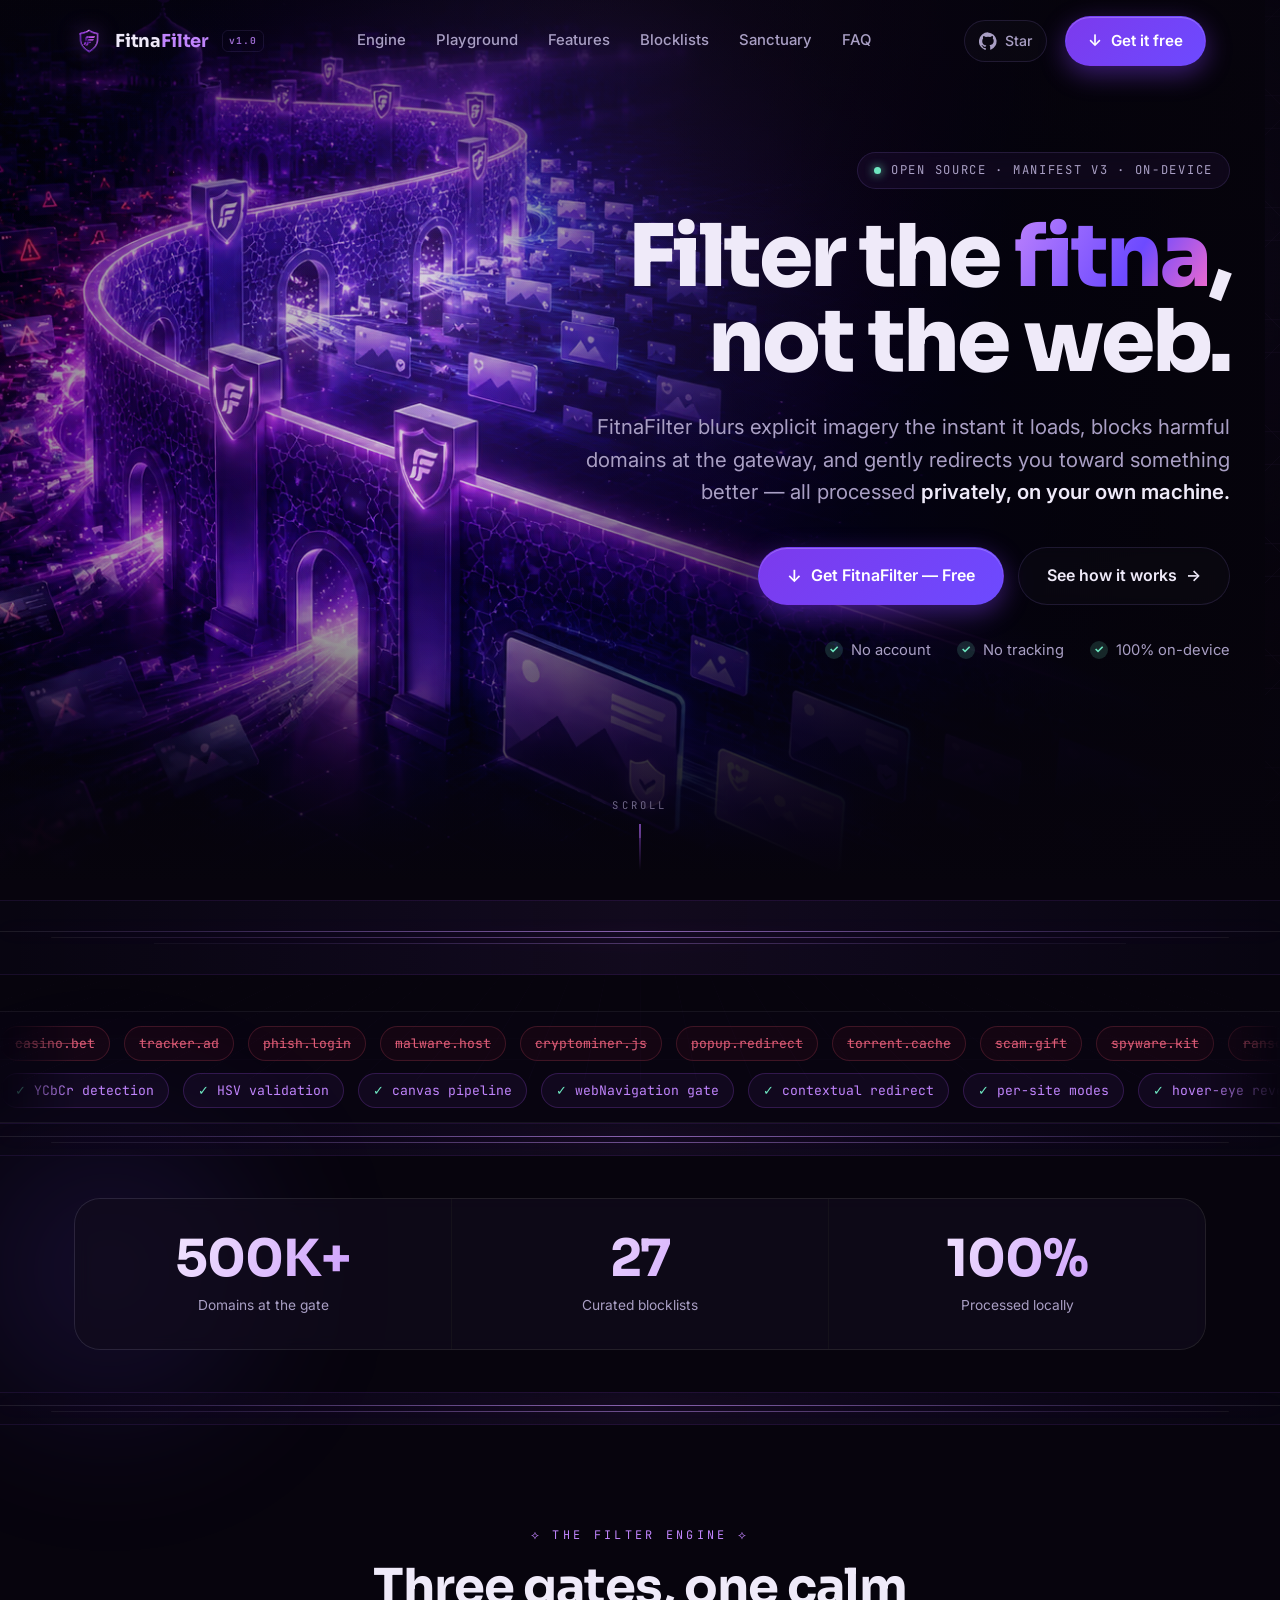
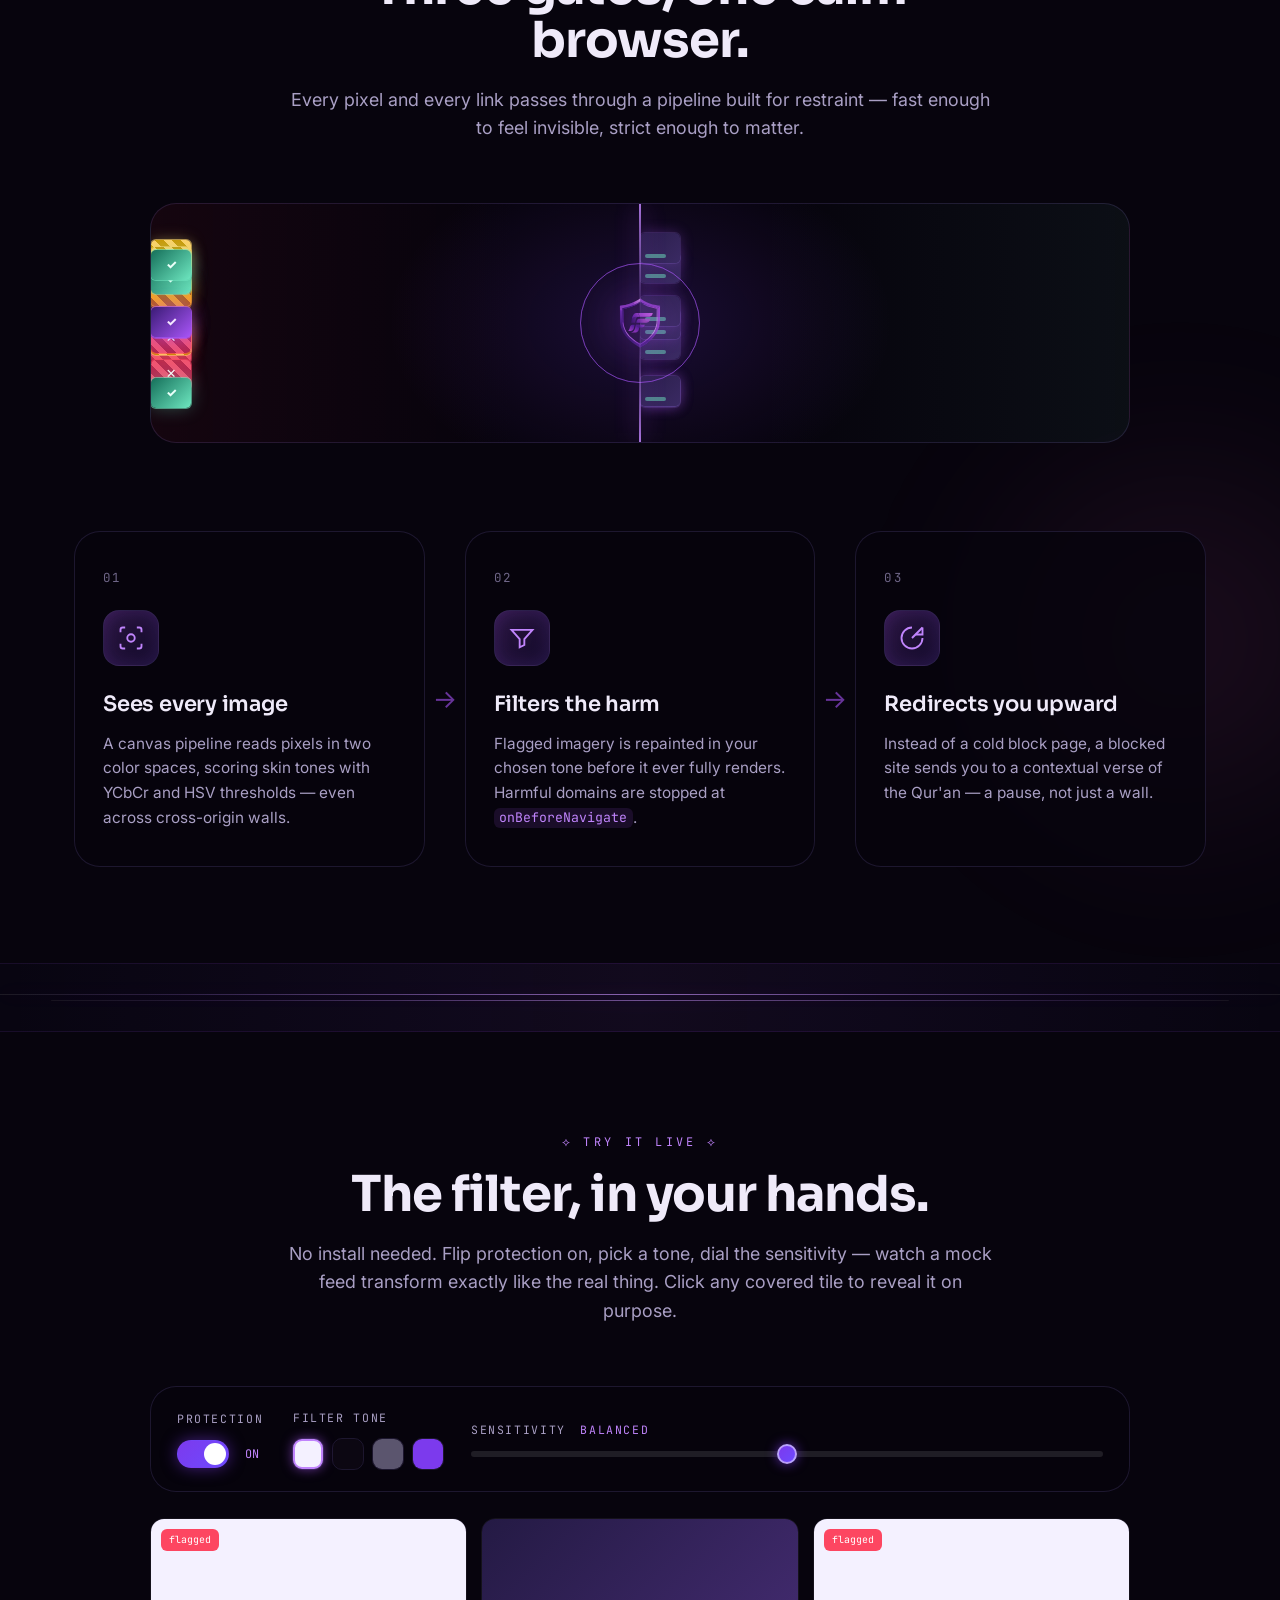
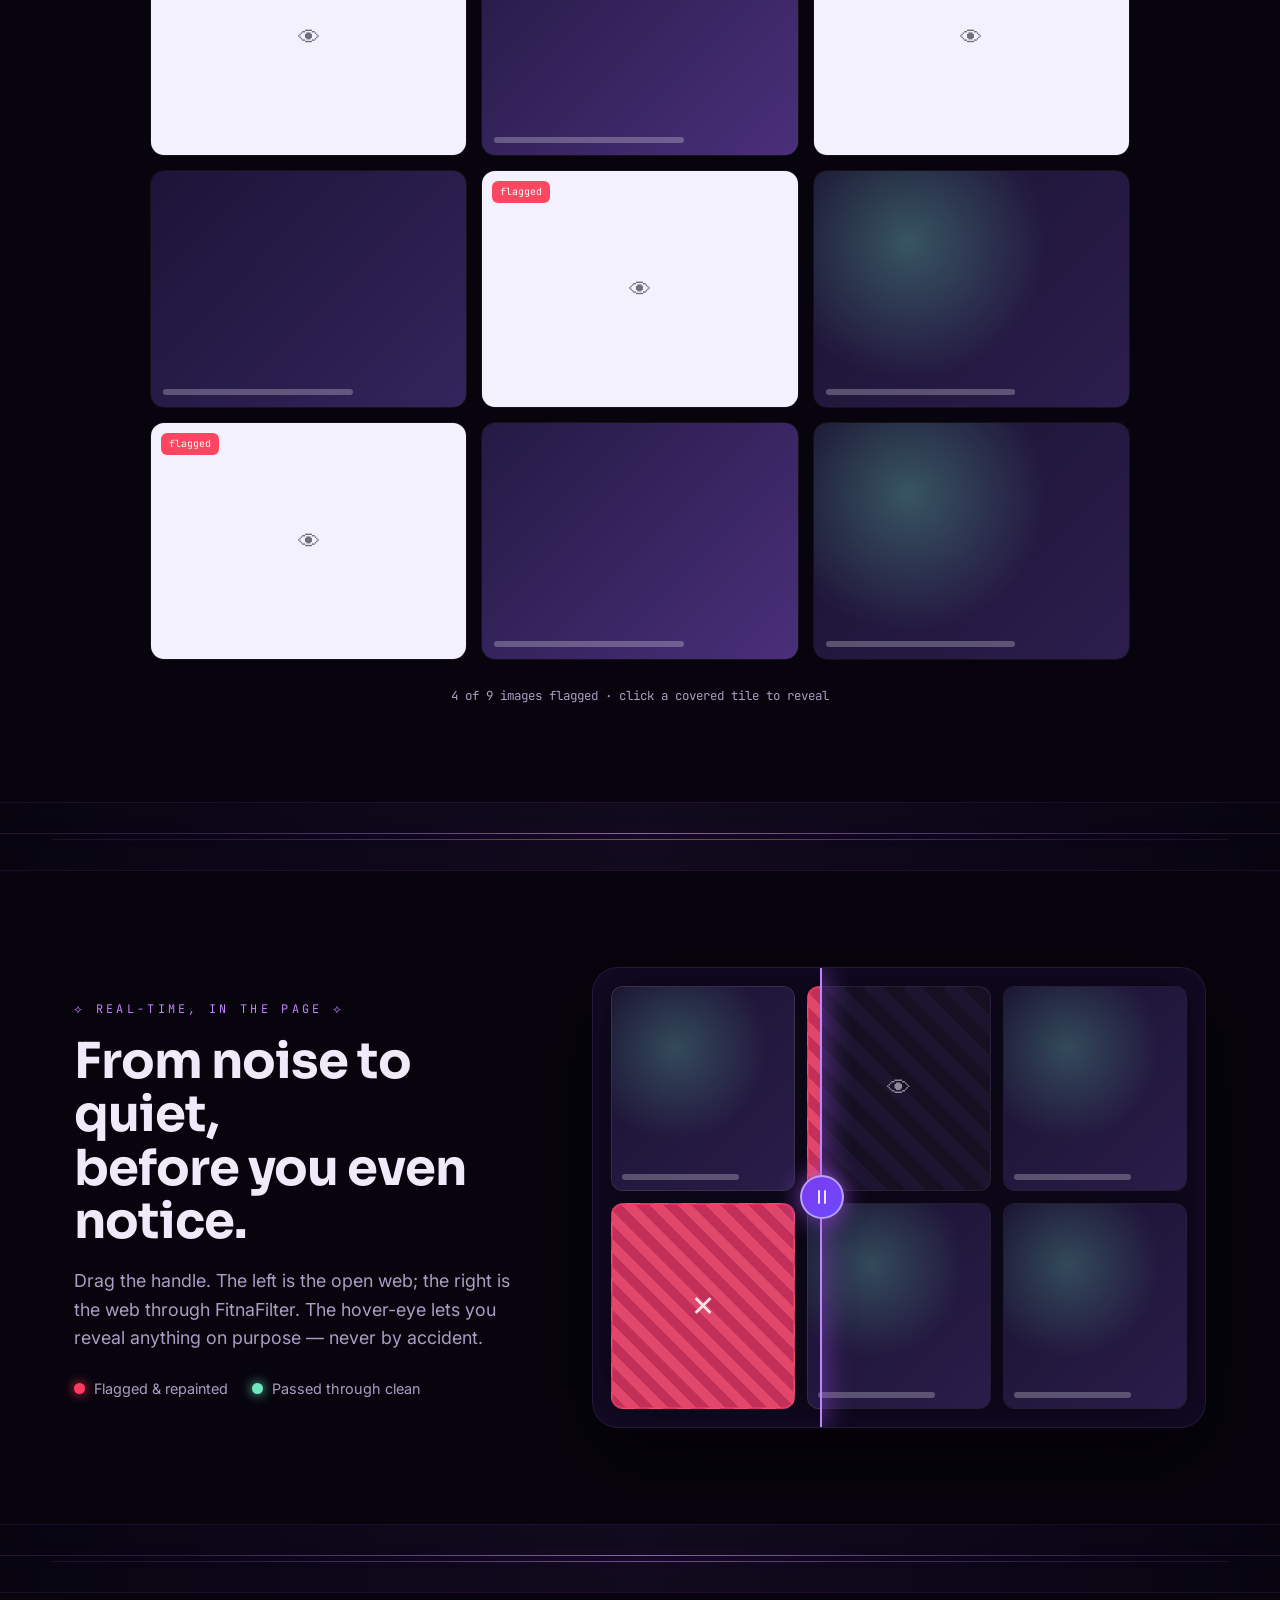
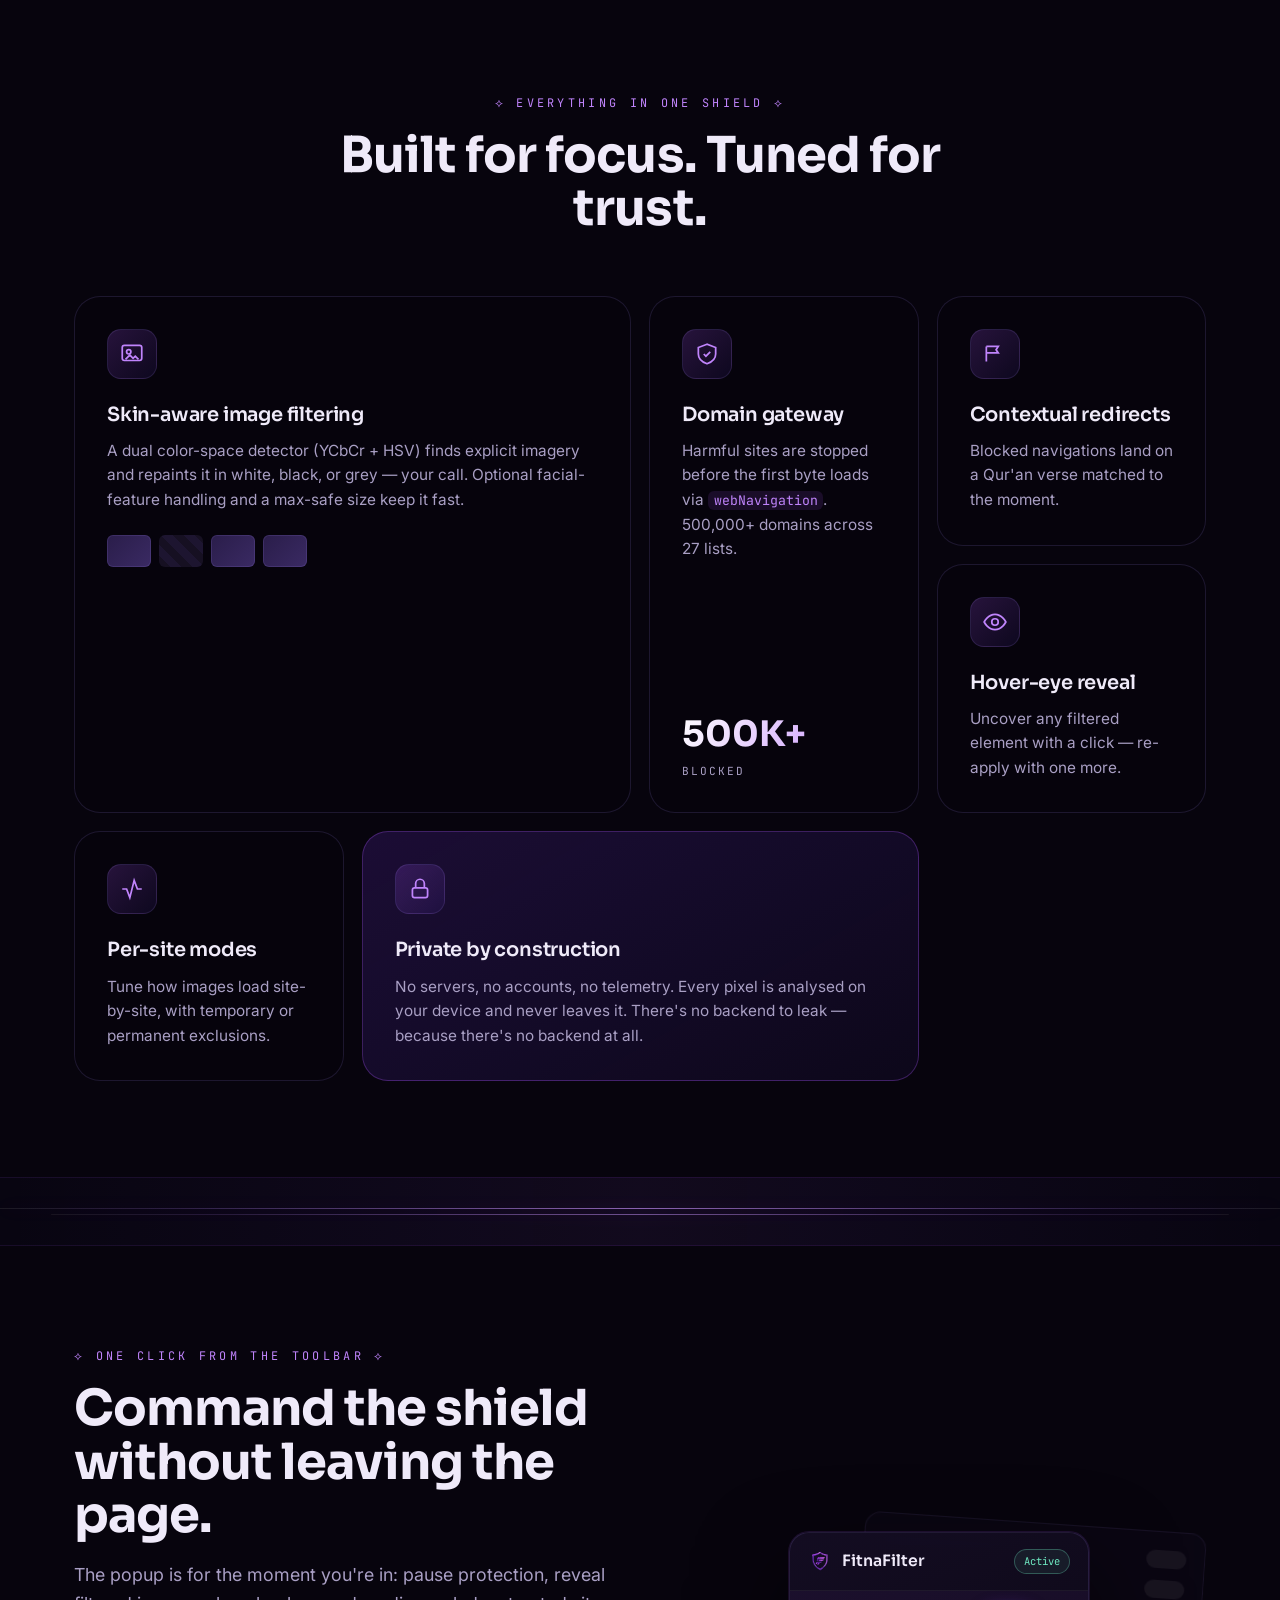
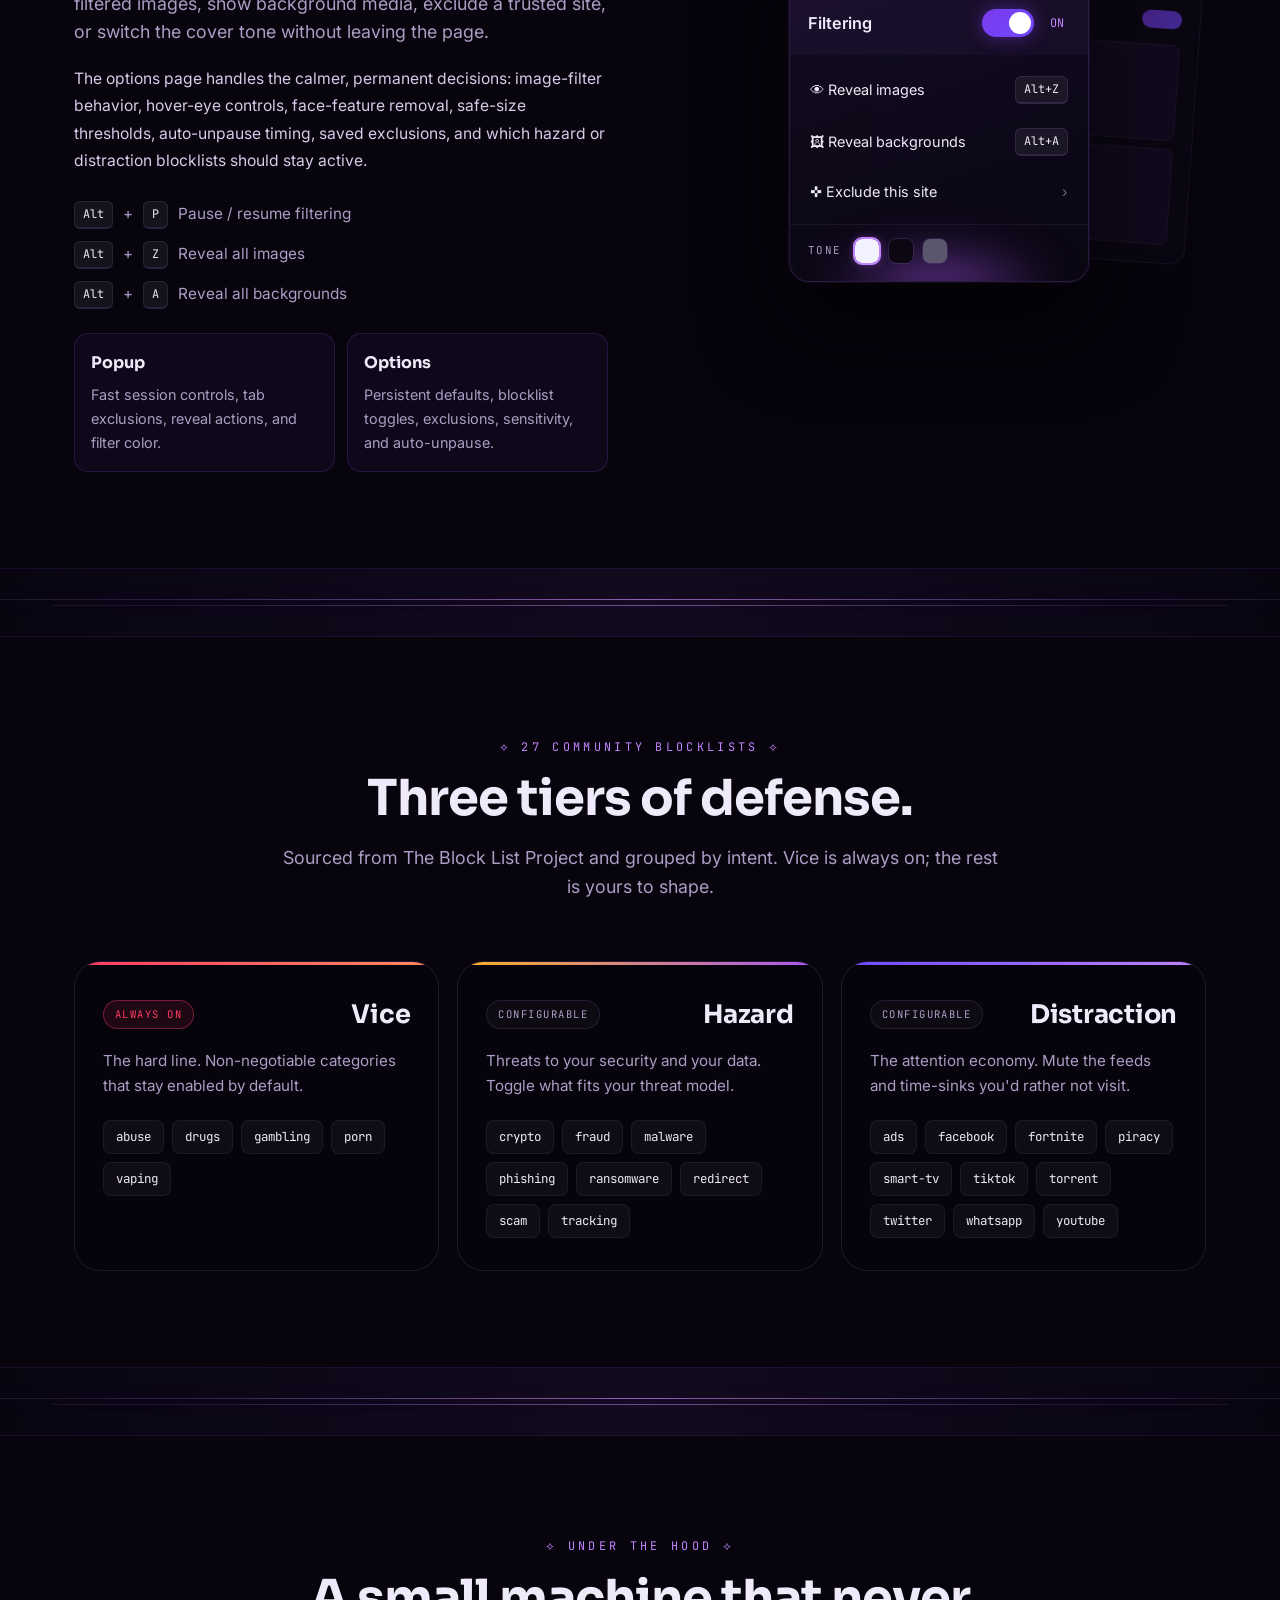
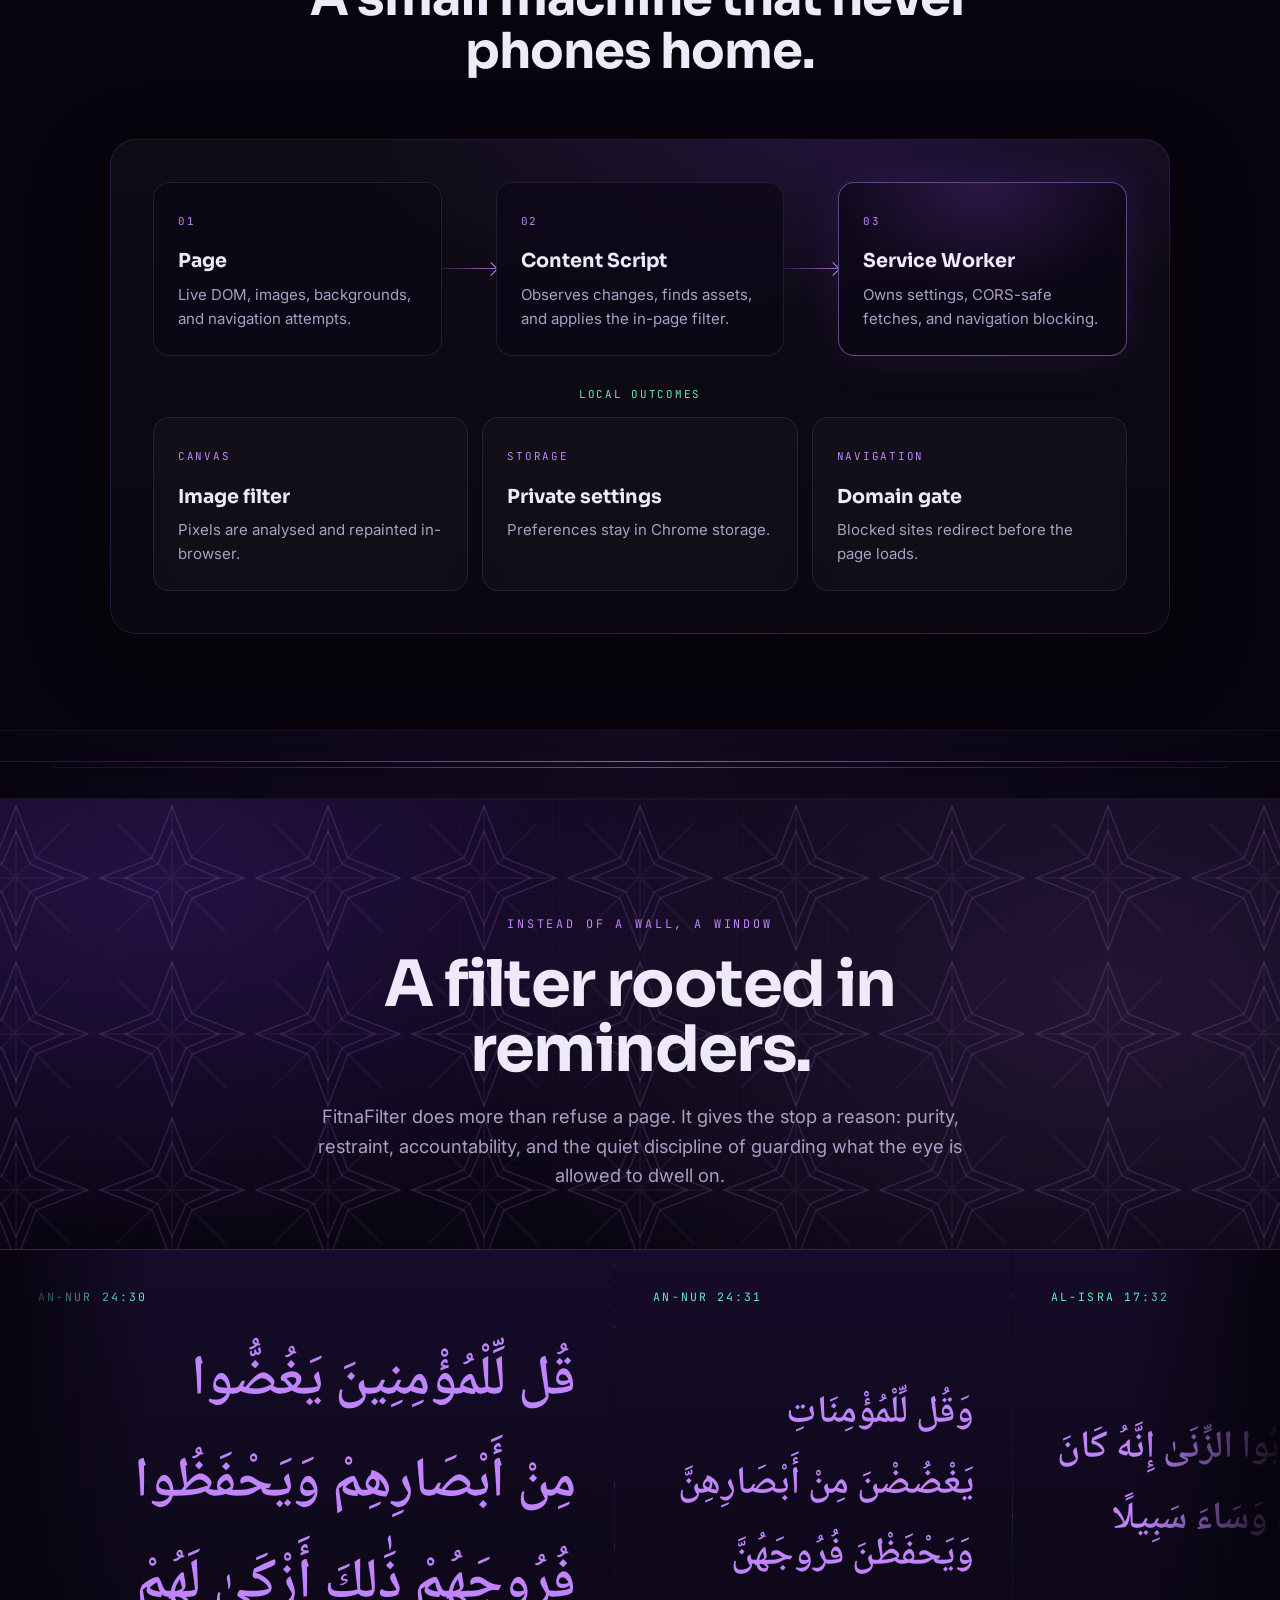
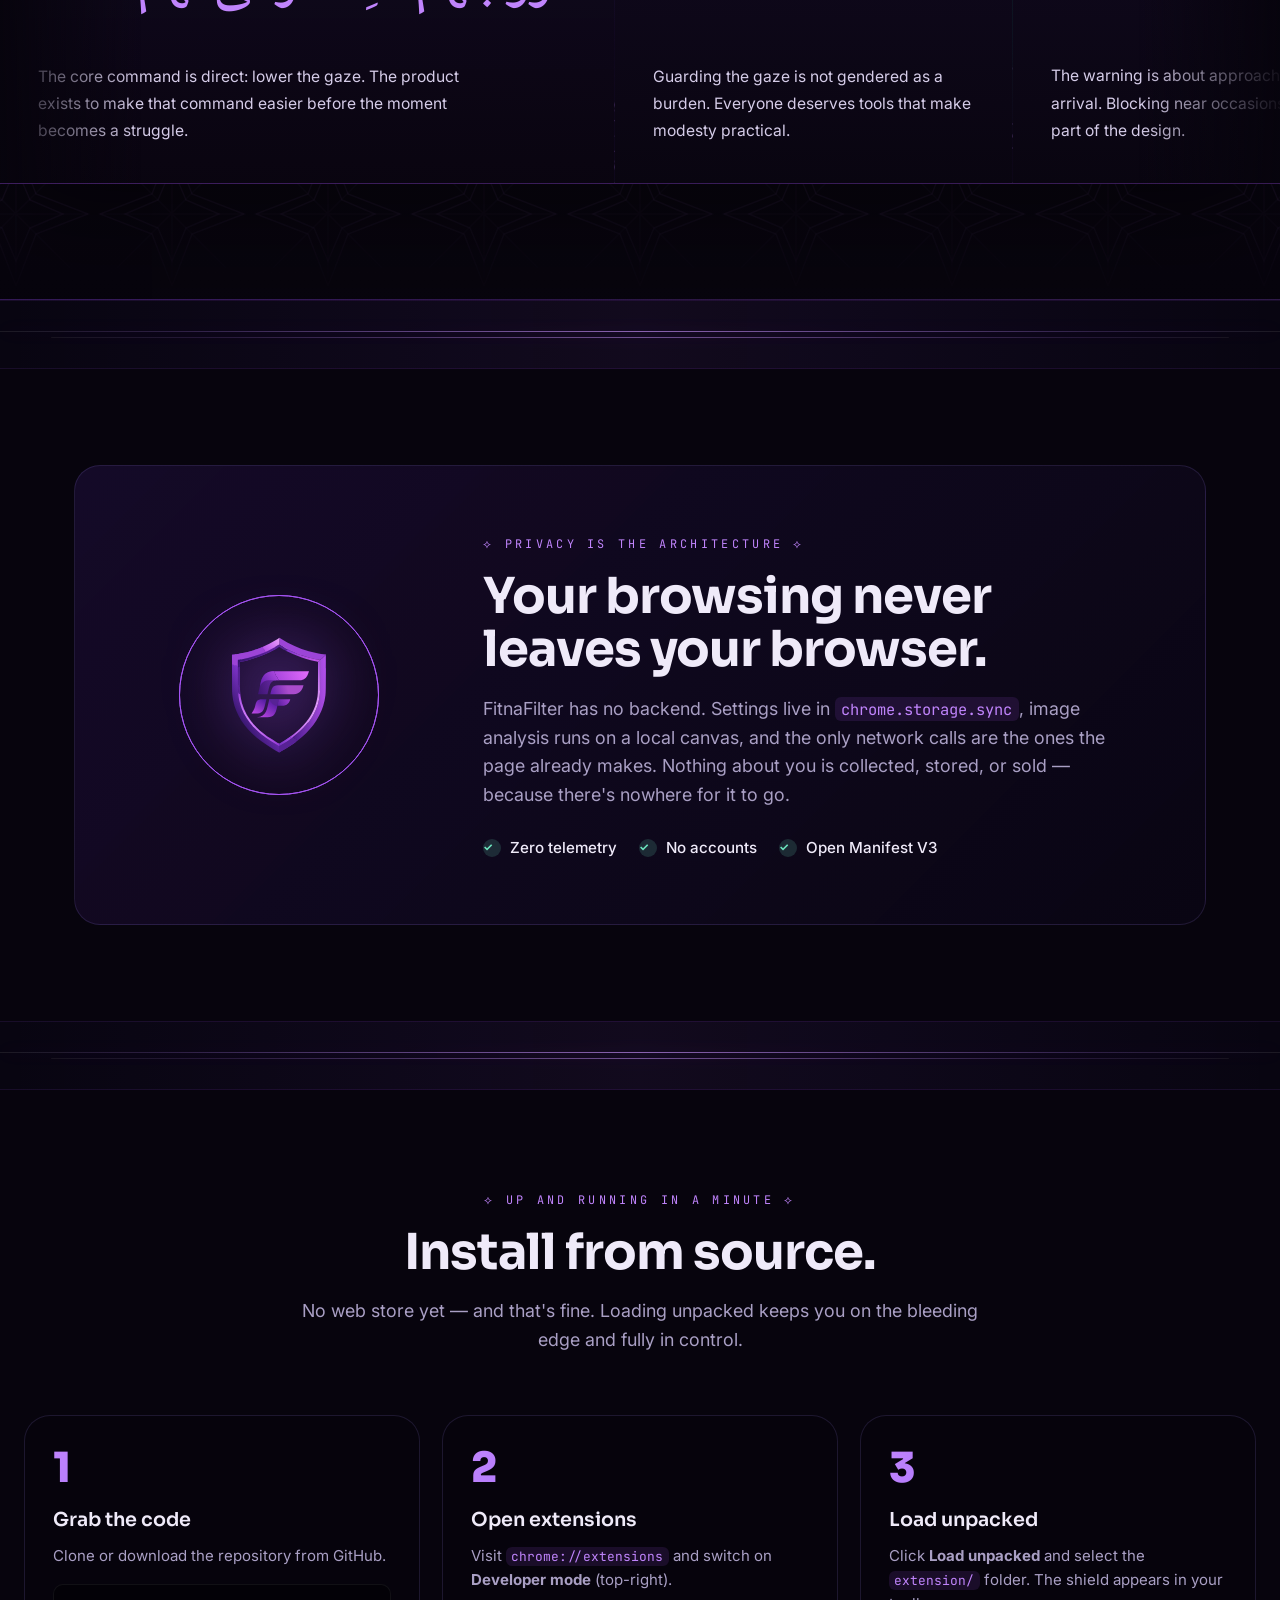
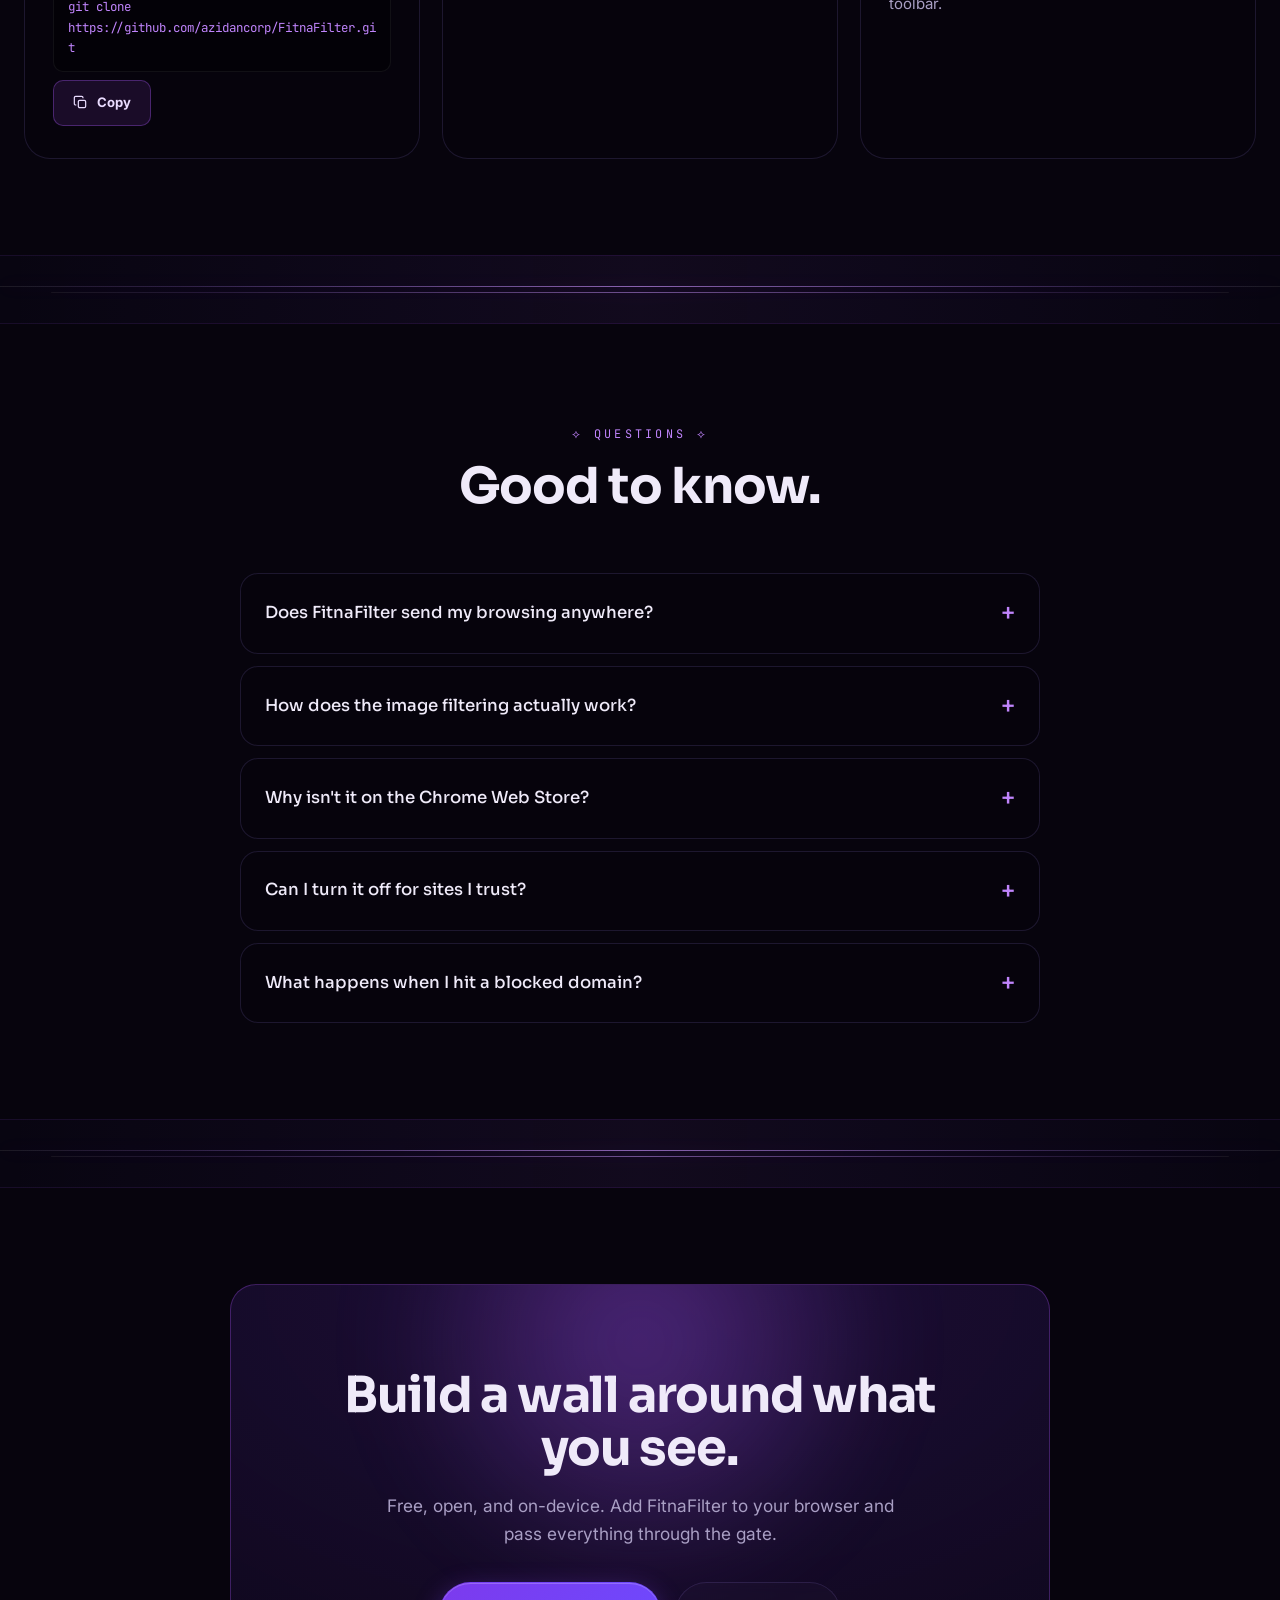
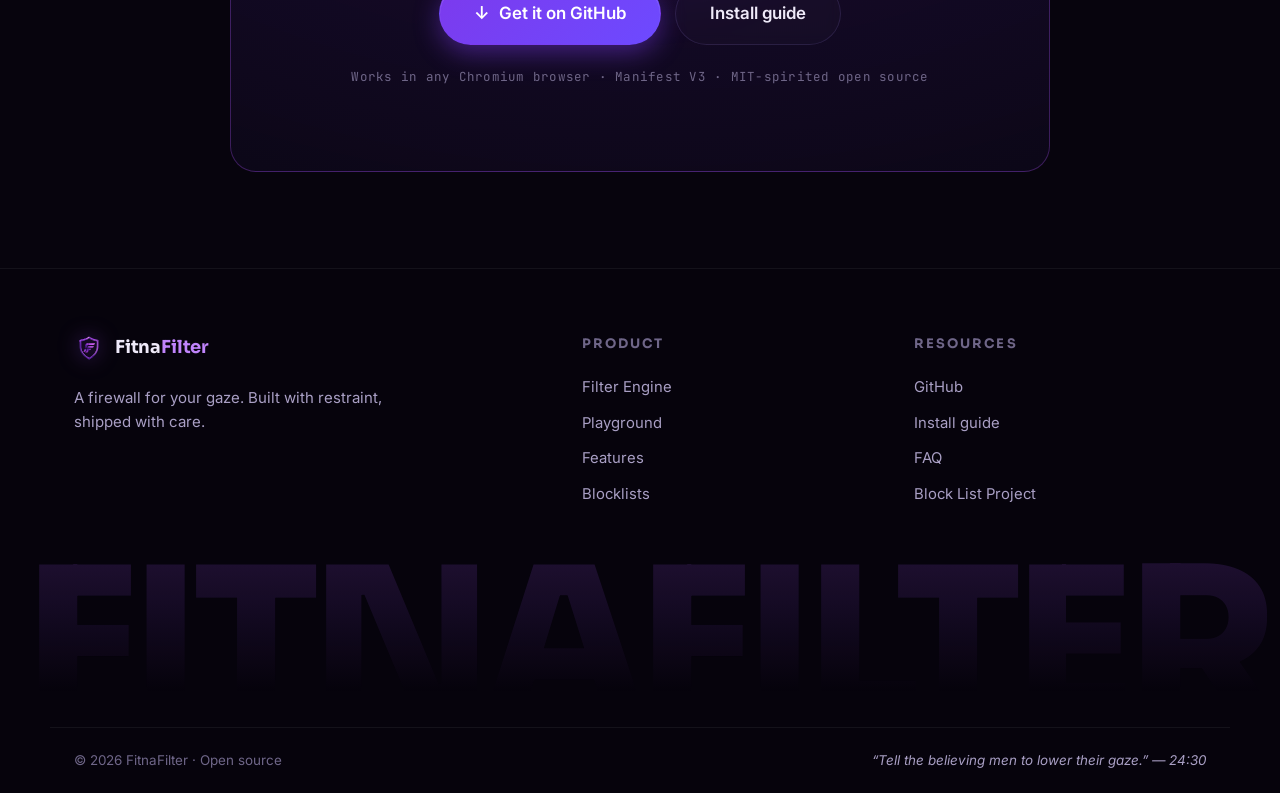
==== website/index.html @ 74f36675 "chore: prepare website for Cloudflare Pages" ====
<!DOCTYPE html>
<html lang="en">
<head>
    <meta charset="UTF-8">
    <meta name="viewport" content="width=device-width, initial-scale=1.0">
    <title>FitnaFilter — A firewall for your gaze</title>
    <meta name="description" content="FitnaFilter is an open-source Chrome extension that blurs explicit imagery the instant it loads, blocks 500K+ harmful domains at the gateway, and gently redirects you toward something better — all processed privately on your own machine.">
    <link rel="icon" type="image/svg+xml" href="data:image/svg+xml,%3Csvg xmlns='http://www.w3.org/2000/svg' viewBox='0 0 64 64'%3E%3Cpath fill='%237c3aed' d='M32 4 52 12v14c0 14.5-8.4 24.4-20 30-11.6-5.6-20-15.5-20-30V12L32 4Z'/%3E%3Cpath fill='%23f4e8ff' d='M24 22h20l-2.5 7H31v5h10l-2.5 7H31v12l-7-4V22Z'/%3E%3C/svg%3E">
    <link rel="preconnect" href="https://fonts.googleapis.com">
    <link rel="preconnect" href="https://fonts.gstatic.com" crossorigin>
    <link href="https://fonts.googleapis.com/css2?family=Sora:wght@500;600;700;800&family=Inter:wght@400;500;600&family=JetBrains+Mono:wght@400;500&family=Noto+Naskh+Arabic:wght@600&display=swap" rel="stylesheet">
    <link rel="preload" as="image" href="hero_art.avif" type="image/avif">
    <link rel="stylesheet" href="home.css">
</head>
<body>

    <!-- Scroll progress -->
    <div class="scrollbar" id="scrollbar" aria-hidden="true"></div>
    <!-- Cursor glow -->
    <div class="cursor-glow" id="cursorGlow" aria-hidden="true"></div>

    <!-- Ambient backdrop -->
    <div class="backdrop" aria-hidden="true">
        <div class="grid-floor"></div>
        <div class="orb orb--1"></div>
        <div class="orb orb--2"></div>
        <div class="orb orb--3"></div>
        <div class="scanlines"></div>
        <div class="noise"></div>
    </div>
    <canvas class="content-pattern" id="contentPattern" aria-hidden="true"></canvas>

    <svg class="svg-sprite" aria-hidden="true" focusable="false">
        <symbol id="fitna-logo-mark" viewBox="0 0 1254 1254">
            <defs>
                <linearGradient
                   id="gradient_0"
                   gradientUnits="userSpaceOnUse"
                   x1="304.23898"
                   y1="827.13232"
                   x2="494.63257"
                   y2="694.93964">
                  <stop
                     offset="0"
                     stop-color="#3C1873" />
                  <stop
                     offset="1"
                     stop-color="#7F33CB" />
                </linearGradient>
              </defs>
              <path
                 fill="url(#gradient_0)"
                 d="M592.099 228.176C595.287 227.755 596.546 227.093 599.252 225.188C599.826 228.807 601.693 236.876 599.674 239.727C598.048 242.025 593.03 244.779 591.95 247.052C577.51 255.831 558.402 265.019 543.127 272.377C486.893 299.769 427.849 320.97 367.035 335.607C345.26 341.005 322.424 346.168 300.215 349.449C301.069 356.006 300.637 373.534 300.635 381.067L300.624 442.302L300.795 515.994C300.86 527.26 301.546 545.826 300.809 556.415C301.696 583.674 300.798 607.596 304.491 634.811C314.527 708.772 343.21 777.592 387.93 837.305C397.144 849.608 411.535 869.076 422.947 879.329C425.735 883.288 436.375 894.099 440.162 897.881C475.891 933.566 518.451 966.416 561.05 993.442C572.666 1000.81 584.33 1008.11 596.04 1015.32C598.006 1016.54 610.581 1024.21 611.646 1025.19C617.03 1028.2 622 1031.48 627.165 1034.83C629.997 1033.48 633.362 1031.36 636.106 1029.69C663.698 1012.96 691.495 996.21 717.706 977.369C721.494 974.646 726.976 970.536 731.045 968.437L730.886 969.672C728.65 971.374 726.994 972.644 724.586 974.144L724.613 974.975C724.745 980.526 721.891 986.77 723.559 989.665C726.681 990.879 733.686 983.554 737.217 981.394L738.082 981.995C780.864 950.807 819.238 916.558 853.741 876.513C858.394 871.113 864.648 862.119 869.791 857.763L871.14 857.897C833.653 905.564 791.76 943.94 743.412 980.142C744.848 981.334 745.575 982.409 746.76 983.488C753.626 989.743 761.848 996.374 770.271 1000.35C773.819 1002.03 780.493 1000.59 781.722 1005.99C778.555 1010.78 769.162 1014.79 769.566 1017.72C757.782 1026.97 743.443 1036.66 731 1045.06C705.516 1062.11 679.574 1078.45 653.204 1094.09C650.296 1095.8 629.505 1107.87 627.254 1108.67C607.088 1097.36 586.813 1083.93 567.047 1071.88C507.022 1035.29 450.253 996.389 399.918 947.036C310.293 859.158 248.59 750.215 236.598 624.033C234.417 601.082 234.523 582.227 234.481 559.237L234.377 495.947L233.678 289.529C241.352 288.856 249.257 288.043 256.937 287.729C263.642 286.376 277.662 285.122 285.194 284.011C302.441 281.462 319.589 278.282 336.603 274.478C351.743 271.086 366.787 267.28 381.718 263.064C390.467 260.533 402.722 256.369 411.257 254.428L411.756 254.318C416.975 251.871 433.87 246.575 440.641 244.157C456.733 238.422 472.653 232.216 488.38 225.546C491.613 227.17 490.97 227.429 490.44 231.104C494.8 236.132 498.252 250.092 504.311 248.003C508.152 254.958 505.305 257.317 513.727 260.406L514.414 261.494C512.578 265.299 507.292 265.005 507.953 269.02L510.864 269.088C541.201 256.255 563.865 243.016 592.099 228.176Z" />
              <path
                 fill="#9c44d7"
                 d="m 411.756,254.318 c 5.219,-2.447 22.114,-7.743 28.885,-10.161 16.092,-5.735 32.012,-11.941 47.739,-18.611 3.233,1.624 2.59,1.883 2.06,5.558 4.36,5.028 7.812,18.988 13.871,16.899 3.841,6.955 0.994,9.314 9.416,12.403 l 0.687,1.088 c -1.836,3.805 -7.122,3.511 -6.461,7.526 l 2.911,0.068 c -5.908,2.61 -11.967,5.401 -17.994,7.678 0,0 -24.73536,8.7995 -35.589,12.633 -44.896,15.487 -90.963,29.428 -137.639,38.403 -7.205,1.385 -25.983,5.039 -32.983,5.389 l -0.933,-0.592 c -2.158,-0.087 -1.213,-0.372 -2.951,0.821 -1.297,2.759 -0.334,46.909 -0.915,54.111 l -0.56,0.462 -0.862,-0.321 c -1.457,-5.302 -4.944,-5.974 -10.052,-8.918 -0.682,-1.796 -0.538,-1.965 -2.009,-3.102 -2.687,-0.424 -5.741,2.964 -9.571,3.772 -5.726,1.432 -10.077,-4.17 -14.771,-6.551 -3.291,-1.669 -6.751,-2.861 -8.701,1.222 -0.467,-2.196 -0.244,-22.952 -0.179,-25.409 0.231,-8.732 -2.609,-52.367 0.889,-57.837 3.659,-0.959 20.289,-2.185 25.334,-2.723 -1.487,-0.46 -2.877,-0.37 -4.441,-0.397 6.705,-1.353 20.725,-2.607 28.257,-3.718 17.247,-2.549 34.395,-5.729 51.409,-9.533 15.14,-3.392 30.184,-7.198 45.115,-11.414 8.749,-2.531 21.004,-6.695 29.539,-8.636 z" />
              <defs>
                <linearGradient
                   id="gradient_1"
                   gradientUnits="userSpaceOnUse"
                   x1="353.66989"
                   y1="244.55634"
                   x2="509.29398"
                   y2="360.65714">
                  <stop
                     offset="0"
                     stop-color="#34146C" />
                  <stop
                     offset="1"
                     stop-color="#5E229E" />
                </linearGradient>
              </defs>
              <path
                 fill="url(#gradient_1)"
                 d="m 592.099,228.176 c 3.188,-0.421 4.447,-1.083 7.153,-2.988 0.574,3.619 2.441,11.688 0.422,14.539 -1.626,2.298 -6.644,5.052 -7.724,7.325 -14.44,8.779 -33.548,17.967 -48.823,25.325 -56.234,27.392 -115.278,48.593 -176.092,63.23 -21.775,5.398 -44.611,10.561 -66.82,13.842 0.854,6.557 0.422,24.085 0.42,31.618 l -0.011,61.235 0.171,73.692 c 0.065,11.266 0.751,29.832 0.014,40.421 -2.497,5.814 0.379,53.93 0.689,62.587 -1.156,0.456 -4.519,0.214 -5.99,0.183 -13.144,-9.772 -6.486,-6.005 -8.934,-18.378 -2.252,-11.387 2.019,-53.27 -1.667,-61.588 0.04,20.153 -0.007,40.596 0.651,60.744 0.418,12.795 2.618,26.005 3.636,38.639 l -1.591,-0.507 c -0.523,-1.507 -1.444,-10.951 -1.668,-13.206 -3.234,-32.57 -2.5,-65.992 -2.513,-98.754 l -0.238,-101.517 -0.02,-57.544 c -10e-4,-9.874 -0.376,-22.533 0.267,-32.176 1.065,-1.579 0.791,-1.081 3.228,-1.707 7,-0.35 25.778,-4.004 32.983,-5.389 66.02493,-14.45733 129.90242,-31.0614 191.222,-58.714 30.337,-12.833 53.001,-26.072 81.235,-40.912 z" />
              <path
                 fill="#572295"
                 d="M284.819 432.463C286.572 425.753 284.14 399.252 285.894 395.243C288.521 393.517 291.076 395.274 294.426 393.947C295.358 393.578 298.202 392.972 299.273 392.915C299.287 396.369 298.985 437.912 299.128 438.452C301.076 436.396 299.248 361.791 300.17 349.974L300.215 349.449C301.069 356.006 300.637 373.534 300.635 381.067L300.624 442.302L300.795 515.994C300.86 527.26 301.546 545.826 300.809 556.415C298.312 562.229 301.188 610.345 301.498 619.002C300.342 619.458 296.979 619.216 295.508 619.185C282.364 609.413 289.022 613.18 286.574 600.807C284.322 589.42 288.593 547.537 284.907 539.219L284.737 470.863C284.698 458.919 284.194 444.05 284.819 432.463Z" />
              <defs>
                <linearGradient
                   id="gradient_2"
                   gradientUnits="userSpaceOnUse"
                   x1="468.11502"
                   y1="823.13177"
                   x2="397.46631"
                   y2="875.34674">
                  <stop
                     offset="0"
                     stop-color="#9133D5" />
                  <stop
                     offset="1"
                     stop-color="#D380F9" />
                </linearGradient>
              </defs>
              <path
                 fill="url(#gradient_2)"
                 d="M284.907 539.219C288.593 547.537 284.322 589.42 286.574 600.807C289.022 613.18 282.364 609.413 295.508 619.185C296.979 619.216 300.342 619.458 301.498 619.002C301.188 610.345 298.312 562.229 300.809 556.415C301.696 583.674 300.798 607.596 304.491 634.811C314.527 708.772 343.21 777.592 387.93 837.305C397.144 849.608 411.535 869.076 422.947 879.329C425.735 883.288 436.375 894.099 440.162 897.881C475.891 933.566 518.451 966.416 561.05 993.442C572.666 1000.81 584.33 1008.11 596.04 1015.32C598.006 1016.54 610.581 1024.21 611.646 1025.19C617.03 1028.2 622 1031.48 627.165 1034.83C627.192 1038.51 627.1 1043.14 627.316 1046.73C627.443 1048.6 627.391 1050.91 628.177 1052.52C624.844 1052.82 611.016 1042.81 607.216 1040.53C547.476 1004.7 487.686 966.314 437.679 917.383C435.649 916.057 427.269 907.528 425.508 905.398C423.619 903.82 420.597 900.933 419.303 898.895C410.069 890.556 393.126 869.942 385.555 860.335C345.939 810.063 315.832 753.535 299.963 691.348C295.437 673.611 291.458 656.969 289.194 638.602C288.176 625.968 285.976 612.758 285.558 599.963C284.9 579.815 284.947 559.372 284.907 539.219Z" />
              <path
                 fill="#9C44D7"
                 d="M611.646 1025.19C617.03 1028.2 622 1031.48 627.165 1034.83C627.192 1038.51 627.1 1043.14 627.316 1046.73L626.89 1048.41L626.388 1048.33C627.212 1025.63 620.033 1039.36 611.646 1025.19Z" />
              <path
                 fill="#C883EB"
                 d="M425.508 905.398C427.471 906.708 437.205 915.622 437.679 917.383C435.649 916.057 427.269 907.528 425.508 905.398Z" />
              <path
                 fill="#C883EB"
                 d="M419.303 898.895C421.16 899.958 424.237 903.594 425.508 905.398C423.619 903.82 420.597 900.933 419.303 898.895Z" />
              <path
                 fill="#572295"
                 d="M743.412 980.142C744.848 981.334 745.575 982.409 746.76 983.488C753.626 989.743 761.848 996.374 770.271 1000.35C773.819 1002.03 780.493 1000.59 781.722 1005.99C778.555 1010.78 769.162 1014.79 769.566 1017.72C757.782 1026.97 743.443 1036.66 731 1045.06C705.516 1062.11 679.574 1078.45 653.204 1094.09C650.296 1095.8 629.505 1107.87 627.254 1108.67C627.15 1097.69 627.119 1086.72 627.16 1075.74C627.207 1069.34 627.582 1061.03 627.108 1054.83C667.164 1032 705.986 1007.07 743.412 980.142Z" />
              <defs>
                <linearGradient
                   id="gradient_3"
                   gradientUnits="userSpaceOnUse"
                   x1="642.94745"
                   y1="998.74847"
                   x2="709.21436"
                   y2="1025.3624">
                  <stop
                     offset="0"
                     stop-color="#6F2EBB" />
                  <stop
                     offset="1"
                     stop-color="#A550E5" />
                </linearGradient>
              </defs>
              <path
                 fill="url(#gradient_3)"
                 d="M627.165 1034.83C629.997 1033.48 633.362 1031.36 636.106 1029.69C663.698 1012.96 691.495 996.21 717.706 977.369C721.494 974.646 726.976 970.536 731.045 968.437L730.886 969.672C728.65 971.374 726.994 972.644 724.586 974.144L724.613 974.975C724.745 980.526 721.891 986.77 723.559 989.665C726.681 990.879 733.686 983.554 737.217 981.394L738.082 981.995C712.968 1000.17 687.101 1017.27 660.549 1033.27C651.366 1038.88 637.456 1047.78 628.177 1052.52C627.391 1050.91 627.443 1048.6 627.316 1046.73C627.1 1043.14 627.192 1038.51 627.165 1034.83Z" />
              <defs>
                <linearGradient
                   id="gradient_4"
                   gradientUnits="userSpaceOnUse"
                   x1="725.41711"
                   y1="659.08411"
                   x2="1038.3953"
                   y2="641.06061">
                  <stop
                     offset="0"
                     stop-color="#4B1A8C" />
                  <stop
                     offset="1"
                     stop-color="#B552ED" />
                </linearGradient>
              </defs>
              <path
                 fill="url(#gradient_4)"
                 d="M977.166 328.085C981.885 327.259 1011.42 294.786 1018.53 291.962C1019.3 302.439 1018.55 317.581 1018.55 328.505L1018.28 405.21C1018.52 404.4 1018.88 402.374 1019.3 401.826L1018.26 526.938C1018.08 560.666 1018.82 597.869 1015.07 631.198C1001.58 750.877 940.145 860.449 855.437 944.535C833.5 966.347 810.214 986.76 785.716 1005.65C783.115 1007.69 771.885 1016.55 769.566 1017.72C769.162 1014.79 778.555 1010.78 781.722 1005.99C780.493 1000.59 773.819 1002.03 770.271 1000.35C761.848 996.374 753.626 989.743 746.76 983.488C745.575 982.409 744.848 981.334 743.412 980.142C791.76 943.94 833.653 905.564 871.14 857.897C871.571 857.452 872.061 856.806 872.447 856.327C923.044 793.353 955.451 717.739 966.159 637.67C967.284 629.38 970.714 602.833 969.822 594.603C970.595 566.89 970.313 537.048 970.365 509.205L970.513 333.281L977.166 328.085Z" />
              <path
                 fill="#9C44D7"
                 d="M630.34 147.857C652.847 162.085 676.671 177.012 700.04 189.727C774.664 230.122 854.873 259.211 938.042 276.041C959.088 280.391 998.661 287.604 1019.88 287.912C1019.53 325.648 1020.01 364.219 1019.3 401.826C1018.88 402.374 1018.52 404.4 1018.28 405.21L1018.55 328.505C1018.55 317.581 1019.3 302.439 1018.53 291.962C1011.42 294.786 981.885 327.259 977.166 328.085L970.513 333.281L970.365 509.205C970.313 537.048 970.595 566.89 969.822 594.603C968.056 587.506 968.531 569.156 968.545 561.093L968.594 512.539C968.638 454.5 967.595 392.958 968.995 335.173C968.166 333.443 954.417 331.636 951.77 331.151C940.835 329.128 929.941 326.887 919.095 324.43C862.818 311.879 807.801 294.23 754.724 271.702C739.513 265.041 724.455 258.037 709.562 250.695C702.944 247.387 694.946 242.435 688.21 239.795C684.76 237.508 680.339 235.114 676.661 233.179C660.678 224.772 645.479 214.309 629.737 205.633L629.945 204.259C630.303 201.635 630.222 198.981 630.27 196.337C630.568 180.179 630.083 164.015 630.34 147.857Z" />
              <path
                 fill="#ECCFF8"
                 d="M629.945 204.259C637.359 207.545 646.761 214.546 654.097 218.835C671.768 229.191 689.74 239.024 707.989 248.323C770.512 280.017 836.868 303.106 904.942 319.337C923.212 323.693 951.357 330.582 969.902 332.747L970.513 333.281L970.365 509.205C970.313 537.048 970.595 566.89 969.822 594.603C968.056 587.506 968.531 569.156 968.545 561.093L968.594 512.539C968.638 454.5 967.595 392.958 968.995 335.173C968.166 333.443 954.417 331.636 951.77 331.151C940.835 329.128 929.941 326.887 919.095 324.43C862.818 311.879 807.801 294.23 754.724 271.702C739.513 265.041 724.455 258.037 709.562 250.695C702.944 247.387 694.946 242.435 688.21 239.795C684.76 237.508 680.339 235.114 676.661 233.179C660.678 224.772 645.479 214.309 629.737 205.633L629.945 204.259Z" />
              <defs>
                <linearGradient
                   id="gradient_5"
                   gradientUnits="userSpaceOnUse"
                   x1="632.49213"
                   y1="226.67883"
                   x2="601.81677"
                   y2="817.92426">
                  <stop
                     offset="0"
                     stop-color="#D3C8DF" />
                  <stop
                     offset="1"
                     stop-color="#EDEAF1" />
                </linearGradient>
              </defs>
              <defs>
                <linearGradient
                   id="gradient_6"
                   gradientUnits="userSpaceOnUse"
                   x1="827.05652"
                   y1="246.33057"
                   x2="825.55225"
                   y2="344.64648">
                  <stop
                     offset="0"
                     stop-color="#7534C6" />
                  <stop
                     offset="1"
                     stop-color="#C756EB" />
                </linearGradient>
              </defs>
              <path
                 fill="url(#gradient_6)"
                 d="M688.21 239.795C694.946 242.435 702.944 247.387 709.562 250.695C724.455 258.037 739.513 265.041 754.724 271.702C807.801 294.23 862.818 311.879 919.095 324.43C929.941 326.887 940.835 329.128 951.77 331.151C954.417 331.636 968.166 333.443 968.995 335.173C966.733 336.464 960.861 340.432 959.792 342.555C957.951 344.242 953.905 347.179 953.76 349.306C951.927 347.776 934.667 344.621 931.144 343.86C905.632 338.47 880.306 332.23 855.209 325.151C804.039 310.528 754.283 291.348 706.539 267.84C695.299 262.276 681.146 255.294 670.445 248.871C683.464 249.816 683.531 265.228 694.161 243.934C691.663 242.87 690.542 242.355 688.241 240.933L688.21 239.795Z" />
              <path
                 fill="#572295"
                 d="M629.737 205.633C645.479 214.309 660.678 224.772 676.661 233.179C680.339 235.114 684.76 237.508 688.21 239.795L688.241 240.933C690.542 242.355 691.663 242.87 694.161 243.934C683.531 265.228 683.464 249.816 670.445 248.871C666.267 247.545 634.406 228.035 629.416 224.793C622.104 229.981 600.047 242.98 591.95 247.052C593.03 244.779 598.048 242.025 599.674 239.727C601.693 236.876 599.826 228.807 599.252 225.188C596.546 227.093 595.287 227.755 592.099 228.176C600.445 222.248 620.034 211.373 629.737 205.633Z" />
              <defs>
                <linearGradient
                   id="gradient_7"
                   gradientUnits="userSpaceOnUse"
                   x1="840.08929"
                   y1="661.62299"
                   x2="952.09601"
                   y2="703.05139">
                  <stop
                     offset="0"
                     stop-color="#AE51E8" />
                  <stop
                     offset="1"
                     stop-color="#E19DFB" />
                </linearGradient>
              </defs>
              <path
                 fill="url(#gradient_7)"
                 d="M959.792 342.555C960.861 340.432 966.733 336.464 968.995 335.173C967.595 392.958 968.638 454.5 968.594 512.539L968.545 561.093C968.531 569.156 968.056 587.506 969.822 594.603C970.714 602.833 967.284 629.38 966.159 637.67C955.451 717.739 923.044 793.353 872.447 856.327C872.061 856.806 871.571 857.452 871.14 857.897L869.791 857.763C864.648 862.119 858.394 871.113 853.741 876.513C819.238 916.558 780.864 950.807 738.082 981.995L737.217 981.394C733.686 983.554 726.681 990.879 723.559 989.665C721.891 986.77 724.745 980.526 724.613 974.975L724.586 974.144C726.994 972.644 728.65 971.374 730.886 969.672L731.045 968.437C733.485 965.891 752.313 952.049 756.527 948.733C771.419 937.044 785.705 924.602 799.329 911.456C879.529 834.285 933.497 748.385 949.089 636.609C954.352 598.873 952.247 565.216 952.829 527.604C953.684 472.374 952.387 416.255 953.405 361.16C953.205 358.263 953.355 353.453 953.355 350.412L953.76 349.306C953.905 347.179 957.951 344.242 959.792 342.555Z" />
              <defs>
                <linearGradient
                   id="gradient_8"
                   gradientUnits="userSpaceOnUse"
                   x1="614.89697"
                   y1="501.70532"
                   x2="864.09119"
                   y2="401.76459">
                  <stop
                     offset="0"
                     stop-color="#AA46DF" />
                  <stop
                     offset="1"
                     stop-color="#E36CFB" />
                </linearGradient>
              </defs>
              <path
                 fill="url(#gradient_8)"
                 d="M590.987 429.032L877.785 429.059C869.493 454.65 861.801 483.198 835.658 496.366C828.553 499.975 820.849 502.259 812.924 503.105C803.522 504.196 792.005 503.881 782.36 503.874L739.852 503.82C702.533 503.77 662.528 504.59 625.396 503.765C627.844 502.949 628.618 503.06 631.259 502.991C629.461 502.16 628.475 503.132 625.51 502.566C624.008 500.463 621.009 498.893 619.859 496.963C616.638 491.554 614.266 483.692 611.113 478.431C608.863 474.676 603.51 469.695 601.496 465.372C596.905 455.512 587.916 439.851 590.987 429.032Z" />
              <defs>
                <linearGradient
                   id="gradient_9"
                   gradientUnits="userSpaceOnUse"
                   x1="685.6192"
                   y1="602.68262"
                   x2="814.99896"
                   y2="556.0188">
                  <stop
                     offset="0"
                     stop-color="#9138CA" />
                  <stop
                     offset="1"
                     stop-color="#DD68FD" />
                </linearGradient>
              </defs>
              <defs>
                <linearGradient
                   id="gradient_10"
                   gradientUnits="userSpaceOnUse"
                   x1="560.19977"
                   y1="625.17902"
                   x2="703.0625"
                   y2="582.83087">
                  <stop
                     offset="0"
                     stop-color="#6221AB" />
                  <stop
                     offset="1"
                     stop-color="#8A38C5"
                     style="stop-color:#aa4ccc;stop-opacity:1;" />
                </linearGradient>
              </defs>
              <path
                 style="fill:url(#gradient_10)"
                 d="m 554.707,621.395 c 9.401,-41.029 13.901,-77.448 66.41,-75.93 -47.85921,33.23008 64.9928,59.714 19.592,75.893 -8.612,0.455 -20.805,0.093 -29.651,0.087 z m 66.41,-75.93 c 7.945,-0.48 18.778,-0.195 26.924,-0.202 l 51.459,0.047 c 43.794,-0.015 88.644,-0.563 132.333,0.067 -6.166,22.474 -12.559,40.35 -30.66,56.479 -26.756,23.84 -62.917,19.602 -96.187,19.614 -21.157,0.008 -43.28,0.587 -64.277,-0.112 -8.612,0.455 -20.805,0.093 -29.651,0.087 l -56.351,-0.05 c 9.401,-41.029 13.901,-77.448 66.41,-75.93 z" />
              <defs>
                <linearGradient
                   id="gradient_11"
                   gradientUnits="userSpaceOnUse"
                   x1="442.77481"
                   y1="591.54755"
                   x2="599.38489"
                   y2="537.39331">
                  <stop
                     offset="0"
                     stop-color="#3D1571" />
                  <stop
                     offset="1"
                     stop-color="#6728A3" />
                </linearGradient>
              </defs>
              <path
                 fill="url(#gradient_11)"
                 d="M468.129 550.641C469.22 542.768 472.04 534.798 473.455 527.263C482.461 479.303 506.247 439.353 557.797 430.563C569.233 428.613 579.326 428.97 590.987 429.032C587.916 439.851 596.905 455.512 601.496 465.372C603.51 469.695 608.863 474.676 611.113 478.431C614.266 483.692 616.638 491.554 619.859 496.963C621.009 498.893 624.008 500.463 625.51 502.566C628.475 503.132 629.461 502.16 631.259 502.991C628.618 503.06 627.844 502.949 625.396 503.765C614.454 503.818 602.745 503.518 591.964 504.994C550.433 515.198 547.82 551.751 538.546 587.412C535.628 598.629 533.457 610.157 530.709 621.423L451.013 621.388C454.931 605.662 458.706 589.901 462.336 574.106C463.292 570.009 466.741 554.142 468.129 550.641Z" />
              <defs>
                <linearGradient
                   id="gradient_12"
                   gradientUnits="userSpaceOnUse"
                   x1="468.32123"
                   y1="541.99512"
                   x2="604.74847"
                   y2="452.97885">
                  <stop
                     offset="0"
                     stop-color="#601DAC" />
                  <stop
                     offset="1"
                     stop-color="#A947DD" />
                </linearGradient>
              </defs>
              <path
                 fill="url(#gradient_12)"
                 d="M468.129 550.641C469.22 542.768 472.04 534.798 473.455 527.263C482.461 479.303 506.247 439.353 557.797 430.563C569.233 428.613 579.326 428.97 590.987 429.032C587.916 439.851 596.905 455.512 601.496 465.372C603.51 469.695 608.863 474.676 611.113 478.431C614.266 483.692 616.638 491.554 619.859 496.963C621.009 498.893 624.008 500.463 625.51 502.566C628.475 503.132 629.461 502.16 631.259 502.991C628.618 503.06 627.844 502.949 625.396 503.765C614.454 503.818 602.745 503.518 591.964 504.994L591.471 504.162C585.474 503.39 572.481 503.568 565.899 503.524C539.397 503.343 517.409 501.767 495.194 518.77C487.759 524.461 481.301 531.325 476.075 539.094C474.273 541.791 469.975 548.986 468.129 550.641Z" />
              <defs>
                <linearGradient
                   id="gradient_13"
                   gradientUnits="userSpaceOnUse"
                   x1="588.36755"
                   y1="696.60742"
                   x2="484.04913"
                   y2="838.44">
                  <stop
                     offset="0"
                     stop-color="#5A1EA5" />
                  <stop
                     offset="1"
                     stop-color="#C148E6" />
                </linearGradient>
              </defs>
              <path
                 fill="url(#gradient_13)"
                 d="M545.573 662.126C548.872 661.52 565.804 661.769 569.914 661.773L624.547 661.853C624.444 665.984 612.787 716.192 612.312 716.844L613.957 717.259C612.871 718.088 612.6 718.954 612.309 720.314C604.108 758.229 595.297 802.881 550.2 811.256C529.176 814.681 507.034 813.384 485.659 813.488C472.043 813.553 454.726 814.135 441.548 812.736C526.953 802.618 524.219 744.755 542.632 676.115C543.79 671.801 545.247 666.542 545.573 662.126Z" />
              <path
                 fill="#572295"
                 d="m 545.573,662.126 c 3.299,-0.606 20.231,-0.357 24.341,-0.353 l 54.633,0.08 c -0.103,4.131 -11.76,54.339 -12.235,54.991 -28.77053,-0.0435 -50.96917,-21.59883 -66.739,-54.718 z" />
              <defs>
                <linearGradient
                   id="gradient_14"
                   gradientUnits="userSpaceOnUse"
                   x1="510.24048"
                   y1="656.4671"
                   x2="415.95972"
                   y2="792.47821">
                  <stop
                     offset="0"
                     stop-color="#4D199D" />
                  <stop
                     offset="1"
                     stop-color="#C14BE8" />
                </linearGradient>
              </defs>
              <path
                 fill="url(#gradient_14)"
                 d="M473.745 662.132C477.125 661.63 487.252 661.776 490.823 661.783L521.996 661.895C518.311 677.765 514.523 693.611 510.63 709.432C500.859 749.104 494.097 777.127 448.314 782.545L397.405 782.569C407.982 768.196 416.993 753.512 422.802 736.568C433.707 704.759 431.159 667.002 473.745 662.132Z" />
              <defs>
                <linearGradient
                   id="gradient_15"
                   gradientUnits="userSpaceOnUse"
                   x1="612.04376"
                   y1="712.31836"
                   x2="720.5061"
                   y2="656.8172">
                  <stop
                     offset="0"
                     stop-color="#581F9C" />
                  <stop
                     offset="1"
                     stop-color="#A440D8" />
                </linearGradient>
              </defs>
              <path
                 fill="url(#gradient_15)"
                 d="m 624.547,661.853 96.719,0.016 c -13.901,47.675 -38.62275,55.80256 -87.826,55.677 -6.64563,0.0589 -12.02395,-0.23733 -19.483,-0.287 l -1.645,-0.415 c 0.475,-0.652 12.132,-50.86 12.235,-54.991 z"
                 style="fill:url(#gradient_15)" />
              <defs>
                <linearGradient
                   id="gradient_16"
                   gradientUnits="userSpaceOnUse"
                   x1="506.67761"
                   y1="268.49463"
                   x2="626.29358"
                   y2="147.50032">
                  <stop
                     offset="0"
                     stop-color="#B34DE9" />
                  <stop
                     offset="1"
                     stop-color="#EBA1FB" />
                </linearGradient>
              </defs>
              <path
                 fill="url(#gradient_16)"
                 d="M488.38 225.546C527.54 208.825 565.309 189.02 601.333 166.318C610.696 160.506 621.386 154.139 630.34 147.857C630.083 164.015 630.568 180.179 630.27 196.337C630.222 198.981 630.303 201.635 629.945 204.259L629.737 205.633C620.034 211.373 600.445 222.248 592.099 228.176C563.865 243.016 541.201 256.255 510.864 269.088L507.953 269.02C507.292 265.005 512.578 265.299 514.414 261.494L513.727 260.406C505.305 257.317 508.152 254.958 504.311 248.003C498.252 250.092 494.8 236.132 490.44 231.104C490.97 227.429 491.613 227.17 488.38 225.546Z" />
        </symbol>
    </svg>

    <!-- ============ NAV ============ -->
    <header class="nav" id="nav">
        <div class="nav__inner">
            <a class="brand" href="#top" aria-label="FitnaFilter home">
                <svg class="brand__mark logo-mark" viewBox="0 0 1254 1254"><use href="#fitna-logo-mark"></use></svg>
                <span class="brand__name">Fitna<span class="brand__accent">Filter</span></span>
                <span class="brand__tag">v1.0</span>
            </a>
            <nav class="nav__links" aria-label="Primary">
                <a href="#engine">Engine</a>
                <a href="#playground">Playground</a>
                <a href="#features">Features</a>
                <a href="#categories">Blocklists</a>
                <a href="#sanctuary">Sanctuary</a>
                <a href="#faq">FAQ</a>
            </nav>
            <div class="nav__right">
                <a href="https://github.com/azidancorp/FitnaFilter" class="nav__ghost" aria-label="GitHub repository">
                    <svg viewBox="0 0 24 24" fill="currentColor" width="18" height="18"><path d="M12 .5a12 12 0 0 0-3.8 23.4c.6.1.8-.3.8-.6v-2c-3.3.7-4-1.6-4-1.6-.6-1.4-1.3-1.8-1.3-1.8-1.1-.7 0-.7 0-.7 1.2 0 1.9 1.2 1.9 1.2 1 1.8 2.8 1.3 3.5 1 .1-.8.4-1.3.7-1.6-2.7-.3-5.5-1.3-5.5-5.9 0-1.3.5-2.4 1.2-3.2 0-.4-.5-1.6.2-3.2 0 0 1-.3 3.3 1.2a11.5 11.5 0 0 1 6 0C17.3 5 18.3 5.3 18.3 5.3c.7 1.6.2 2.8.1 3.2.8.8 1.2 1.9 1.2 3.2 0 4.6-2.8 5.6-5.5 5.9.4.4.8 1.1.8 2.2v3.3c0 .3.2.7.8.6A12 12 0 0 0 12 .5Z"/></svg>
                    <span class="nav__stars">Star</span>
                </a>
                <a href="https://github.com/azidancorp/FitnaFilter" class="btn btn--solid nav__cta">
                    <span class="btn__glyph">↓</span> Get it free
                </a>
            </div>
        </div>
    </header>

    <main id="top">

        <!-- ============ HERO ============ -->
        <section class="hero" id="hero">
            <div class="hero__media" aria-hidden="true">
                <div class="hero__img hero__art" id="heroImg"></div>
                <div class="hero__veil"></div>
            </div>
            <div class="hero__content">
                <p class="eyebrow">
                    <span class="eyebrow__dot"></span>
                    Open source · Manifest&nbsp;V3 · On-device
                </p>
                <h1 class="hero__title">
                    Filter the <span class="grad">fitna</span>,<br>
                    not the&nbsp;web.
                </h1>
                <p class="hero__lede">
                    FitnaFilter blurs explicit imagery the instant it loads, blocks harmful
                    domains at the gateway, and gently redirects you toward something better —
                    all processed <strong>privately, on your own machine.</strong>
                </p>
                <div class="hero__actions">
                    <a href="https://github.com/azidancorp/FitnaFilter" class="btn btn--solid btn--lg">
                        <span class="btn__glyph">↓</span> Get FitnaFilter — Free
                    </a>
                    <a href="#engine" class="btn btn--ghost btn--lg">
                        See how it works <span aria-hidden="true">→</span>
                    </a>
                </div>
                <ul class="hero__trust">
                    <li><span class="check">✓</span> No account</li>
                    <li><span class="check">✓</span> No tracking</li>
                    <li><span class="check">✓</span> 100% on-device</li>
                </ul>
            </div>
            <div class="hero__scroll" aria-hidden="true">
                <span>scroll</span>
                <div class="hero__scroll-line"></div>
            </div>
        </section>

        <div class="section-separator" aria-hidden="true">
            <div class="separator-line"></div>
            <div class="separator-line"></div>
            <div class="separator-line"></div>
        </div>

        <!-- ============ MARQUEE ============ -->
        <section class="marquee" aria-hidden="true">
            <div class="marquee__row">
                <div class="marquee__track">
                    <div class="marquee__group">
                        <span class="mq mq--block">casino.bet</span><span class="mq mq--block">tracker.ad</span><span class="mq mq--block">phish.login</span><span class="mq mq--block">malware.host</span><span class="mq mq--block">cryptominer.js</span><span class="mq mq--block">popup.redirect</span><span class="mq mq--block">torrent.cache</span><span class="mq mq--block">scam.gift</span><span class="mq mq--block">spyware.kit</span><span class="mq mq--block">ransom.lock</span>
                    </div>
                    <div class="marquee__group">
                        <span class="mq mq--block">casino.bet</span><span class="mq mq--block">tracker.ad</span><span class="mq mq--block">phish.login</span><span class="mq mq--block">malware.host</span><span class="mq mq--block">cryptominer.js</span><span class="mq mq--block">popup.redirect</span><span class="mq mq--block">torrent.cache</span><span class="mq mq--block">scam.gift</span><span class="mq mq--block">spyware.kit</span><span class="mq mq--block">ransom.lock</span>
                    </div>
                </div>
            </div>
            <div class="marquee__row marquee__row--rev">
                <div class="marquee__track">
                    <div class="marquee__group">
                        <span class="mq mq--pass">YCbCr detection</span><span class="mq mq--pass">HSV validation</span><span class="mq mq--pass">canvas pipeline</span><span class="mq mq--pass">webNavigation gate</span><span class="mq mq--pass">contextual redirect</span><span class="mq mq--pass">per-site modes</span><span class="mq mq--pass">hover-eye reveal</span><span class="mq mq--pass">zero telemetry</span>
                    </div>
                    <div class="marquee__group">
                        <span class="mq mq--pass">YCbCr detection</span><span class="mq mq--pass">HSV validation</span><span class="mq mq--pass">canvas pipeline</span><span class="mq mq--pass">webNavigation gate</span><span class="mq mq--pass">contextual redirect</span><span class="mq mq--pass">per-site modes</span><span class="mq mq--pass">hover-eye reveal</span><span class="mq mq--pass">zero telemetry</span>
                    </div>
                </div>
            </div>
        </section>

        <div class="section-separator section-separator--compact" aria-hidden="true">
            <div class="separator-line"></div>
            <div class="separator-line"></div>
        </div>

        <!-- ============ STATS ============ -->
        <section class="stats" aria-label="By the numbers">
            <div class="stats__grid">
                <div class="stat" data-reveal>
                    <div class="stat__num" data-count="500000" data-suffix="K+" data-divide="1000">0</div>
                    <div class="stat__label">Domains at the gate</div>
                </div>
                <div class="stat" data-reveal>
                    <div class="stat__num" data-count="27" data-suffix="">0</div>
                    <div class="stat__label">Curated blocklists</div>
                </div>
                <div class="stat" data-reveal>
                    <div class="stat__num" data-count="100" data-suffix="%">0</div>
                    <div class="stat__label">Processed locally</div>
                </div>
            </div>
        </section>

        <div class="section-separator section-separator--compact" aria-hidden="true">
            <div class="separator-line"></div>
            <div class="separator-line"></div>
        </div>

        <!-- ============ THE FILTER ENGINE ============ -->
        <section class="section engine" id="engine">
            <header class="section__head" data-reveal>
                <p class="kicker">⟡ The Filter Engine ⟡</p>
                <h2 class="section__title">Three gates, one calm browser.</h2>
                <p class="section__sub">
                    Every pixel and every link passes through a pipeline built for restraint —
                    fast enough to feel invisible, strict enough to matter.
                </p>
            </header>

            <!-- Pixel-alchemy portal showpiece -->
            <div class="portal" data-reveal aria-hidden="true">
                <div class="portal__in" id="portalIn"></div>
                <div class="portal__pass" id="portalPass"></div>
                <div class="portal__core">
                    <div class="portal__ring"></div>
                    <div class="portal__ring portal__ring--2"></div>
                    <svg class="portal__mark logo-mark" viewBox="0 0 1254 1254"><use href="#fitna-logo-mark"></use></svg>
                    <div class="portal__beam"></div>
                </div>
                <div class="portal__out" id="portalOut"></div>
            </div>

            <div class="engine__flow">
                <article class="gate" data-reveal>
                    <div class="gate__step">01</div>
                    <div class="gate__icon">
                        <svg viewBox="0 0 24 24" fill="none" stroke="currentColor" stroke-width="1.6"><path d="M3 7V5a2 2 0 0 1 2-2h2M17 3h2a2 2 0 0 1 2 2v2M21 17v2a2 2 0 0 1-2 2h-2M7 21H5a2 2 0 0 1-2-2v-2"/><circle cx="12" cy="12" r="3.2"/></svg>
                    </div>
                    <h3>Sees every image</h3>
                    <p>A canvas pipeline reads pixels in two color spaces, scoring skin tones with YCbCr and HSV thresholds — even across cross-origin walls.</p>
                </article>

                <div class="gate__arrow" aria-hidden="true">→</div>

                <article class="gate" data-reveal>
                    <div class="gate__step">02</div>
                    <div class="gate__icon">
                        <svg viewBox="0 0 24 24" fill="none" stroke="currentColor" stroke-width="1.6"><path d="M3 5h18l-7 8v5l-4 2v-7L3 5Z"/></svg>
                    </div>
                    <h3>Filters the harm</h3>
                    <p>Flagged imagery is repainted in your chosen tone before it ever fully renders. Harmful domains are stopped at <code>onBeforeNavigate</code>.</p>
                </article>

                <div class="gate__arrow" aria-hidden="true">→</div>

                <article class="gate" data-reveal>
                    <div class="gate__step">03</div>
                    <div class="gate__icon">
                        <svg viewBox="0 0 24 24" fill="none" stroke="currentColor" stroke-width="1.6"><path d="M12 3a9 9 0 1 0 9 9"/><path d="M21 3v6h-6"/><path d="M21 3l-9 9"/></svg>
                    </div>
                    <h3>Redirects you upward</h3>
                    <p>Instead of a cold block page, a blocked site sends you to a contextual verse of the Qur'an — a pause, not just a wall.</p>
                </article>
            </div>
        </section>

        <div class="section-separator" aria-hidden="true">
            <div class="separator-line"></div>
            <div class="separator-line"></div>
        </div>

        <!-- ============ LIVE PLAYGROUND ============ -->
        <section class="section playground" id="playground">
            <header class="section__head" data-reveal>
                <p class="kicker">⟡ Try it live ⟡</p>
                <h2 class="section__title">The filter, in your hands.</h2>
                <p class="section__sub">No install needed. Flip protection on, pick a tone, dial the sensitivity — watch a mock feed transform exactly like the real thing. Click any covered tile to reveal it on purpose.</p>
            </header>

            <div class="pg" data-reveal>
                <div class="pg__controls">
                    <div class="pg__control">
                        <span class="pg__label">Protection</span>
                        <button class="toggle is-on" id="pgToggle" role="switch" aria-checked="true" aria-label="Toggle protection">
                            <span class="toggle__track"><span class="toggle__thumb"></span></span>
                            <span class="toggle__state">ON</span>
                        </button>
                    </div>

                    <div class="pg__control">
                        <span class="pg__label">Filter tone</span>
                        <div class="swatches" id="pgSwatches">
                            <button class="swatch swatch--white is-sel" data-paint="#f4f1ff" aria-label="White"></button>
                            <button class="swatch swatch--black" data-paint="#0c0712" aria-label="Black"></button>
                            <button class="swatch swatch--grey" data-paint="#5b556e" aria-label="Grey"></button>
                            <button class="swatch swatch--violet" data-paint="#7c3aed" aria-label="Violet"></button>
                        </div>
                    </div>

                    <div class="pg__control pg__control--wide">
                        <span class="pg__label">Sensitivity <em id="pgSensVal">Balanced</em></span>
                        <input type="range" class="slider" id="pgSens" min="1" max="3" step="1" value="2" aria-label="Sensitivity">
                    </div>
                </div>

                <div class="pg__grid is-protected level-2" id="pgGrid" style="--filter-paint:#f4f1ff">
                    <!-- tiles injected by JS -->
                </div>
                <p class="pg__hint" id="pgHint">3 of 9 images flagged · click a covered tile to reveal</p>
            </div>
        </section>

        <div class="section-separator" aria-hidden="true">
            <div class="separator-line"></div>
            <div class="separator-line"></div>
        </div>

        <!-- ============ BEFORE / AFTER ============ -->
        <section class="section reveal-demo" data-reveal>
            <div class="ba">
                <div class="ba__head">
                    <p class="kicker">⟡ Real-time, in the page ⟡</p>
                    <h2 class="section__title">From noise to quiet,<br>before you even notice.</h2>
                    <p class="section__sub">Drag the handle. The left is the open web; the right is the web through FitnaFilter. The hover-eye lets you reveal anything on purpose — never by accident.</p>
                    <ul class="ba__legend">
                        <li><span class="dot dot--danger"></span> Flagged &amp; repainted</li>
                        <li><span class="dot dot--safe"></span> Passed through clean</li>
                    </ul>
                </div>

                <div class="ba__stage" id="baStage">
                    <div class="ba__layer ba__layer--after">
                        <div class="tiles">
                            <div class="tile tile--clean"><span class="tile__pic"></span><span class="tile__bar"></span></div>
                            <div class="tile tile--filtered"><span class="tile__eye">👁</span></div>
                            <div class="tile tile--clean"><span class="tile__pic"></span><span class="tile__bar"></span></div>
                            <div class="tile tile--filtered"><span class="tile__eye">👁</span></div>
                            <div class="tile tile--clean"><span class="tile__pic"></span><span class="tile__bar"></span></div>
                            <div class="tile tile--clean"><span class="tile__pic"></span><span class="tile__bar"></span></div>
                        </div>
                    </div>
                    <div class="ba__layer ba__layer--before" id="baBefore">
                        <div class="tiles">
                            <div class="tile tile--clean"><span class="tile__pic"></span><span class="tile__bar"></span></div>
                            <div class="tile tile--raw"></div>
                            <div class="tile tile--clean"><span class="tile__pic"></span><span class="tile__bar"></span></div>
                            <div class="tile tile--raw"></div>
                            <div class="tile tile--clean"><span class="tile__pic"></span><span class="tile__bar"></span></div>
                            <div class="tile tile--clean"><span class="tile__pic"></span><span class="tile__bar"></span></div>
                        </div>
                    </div>
                    <div class="ba__handle" id="baHandle" role="slider" aria-label="Reveal comparison" aria-valuemin="0" aria-valuemax="100" aria-valuenow="50" tabindex="0">
                        <div class="ba__grip"><span></span><span></span></div>
                    </div>
                </div>
            </div>
        </section>

        <div class="section-separator" aria-hidden="true">
            <div class="separator-line"></div>
            <div class="separator-line"></div>
        </div>

        <!-- ============ FEATURES (BENTO) ============ -->
        <section class="section features" id="features">
            <header class="section__head">
                <p class="kicker">⟡ Everything in one shield ⟡</p>
                <h2 class="section__title">Built for focus. Tuned for trust.</h2>
            </header>

            <div class="bento">
                <article class="card bento--hero" data-reveal>
                    <div class="card__icon"><svg viewBox="0 0 24 24" fill="none" stroke="currentColor" stroke-width="1.6"><rect x="3" y="4" width="18" height="14" rx="2"/><circle cx="9" cy="10" r="2"/><path d="m6 17 4-4 3 3 2-2 3 3"/></svg></div>
                    <h3>Skin-aware image filtering</h3>
                    <p>A dual color-space detector (YCbCr + HSV) finds explicit imagery and repaints it in white, black, or grey — your call. Optional facial-feature handling and a max-safe size keep it fast.</p>
                    <div class="card__demo" aria-hidden="true">
                        <span class="cd cd--clean"></span><span class="cd cd--filtered"></span><span class="cd cd--clean"></span><span class="cd cd--clean"></span>
                    </div>
                </article>

                <article class="card bento--tall" data-reveal>
                    <div class="card__icon"><svg viewBox="0 0 24 24" fill="none" stroke="currentColor" stroke-width="1.6"><path d="M12 3 4 6v6c0 5 3.5 7.5 8 9 4.5-1.5 8-4 8-9V6l-8-3Z"/><path d="m9 12 2 2 4-4"/></svg></div>
                    <h3>Domain gateway</h3>
                    <p>Harmful sites are stopped before the first byte loads via <code>webNavigation</code>. 500,000+ domains across 27 lists.</p>
                    <div class="card__counter" aria-hidden="true"><span class="card__counter-num" data-count="500000" data-suffix="K+" data-divide="1000">0</span><span>blocked</span></div>
                </article>

                <article class="card" data-reveal>
                    <div class="card__icon"><svg viewBox="0 0 24 24" fill="none" stroke="currentColor" stroke-width="1.6"><path d="M4 19V5M4 5h11l-2 3 2 3H4"/></svg></div>
                    <h3>Contextual redirects</h3>
                    <p>Blocked navigations land on a Qur'an verse matched to the moment.</p>
                </article>

                <article class="card" data-reveal>
                    <div class="card__icon"><svg viewBox="0 0 24 24" fill="none" stroke="currentColor" stroke-width="1.6"><circle cx="12" cy="12" r="3"/><path d="M2 12s3.5-7 10-7 10 7 10 7-3.5 7-10 7S2 12 2 12Z"/></svg></div>
                    <h3>Hover-eye reveal</h3>
                    <p>Uncover any filtered element with a click — re-apply with one more.</p>
                </article>

                <article class="card" data-reveal>
                    <div class="card__icon"><svg viewBox="0 0 24 24" fill="none" stroke="currentColor" stroke-width="1.6"><path d="M3 12h4l3 8 4-16 3 8h4"/></svg></div>
                    <h3>Per-site modes</h3>
                    <p>Tune how images load site-by-site, with temporary or permanent exclusions.</p>
                </article>

                <article class="card card--accent bento--wide" data-reveal>
                    <div class="card__icon"><svg viewBox="0 0 24 24" fill="none" stroke="currentColor" stroke-width="1.6"><rect x="5" y="11" width="14" height="9" rx="2"/><path d="M8 11V7a4 4 0 0 1 8 0v4"/></svg></div>
                    <h3>Private by construction</h3>
                    <p>No servers, no accounts, no telemetry. Every pixel is analysed on your device and never leaves it. There's no backend to leak — because there's no backend at all.</p>
                </article>
            </div>
        </section>

        <div class="section-separator" aria-hidden="true">
            <div class="separator-line"></div>
            <div class="separator-line"></div>
        </div>

        <!-- ============ POPUP ARTIFACT ============ -->
        <section class="section artifact" id="artifact">
            <div class="artifact__inner">
                <div class="artifact__copy" data-reveal>
                    <p class="kicker">⟡ One click from the toolbar ⟡</p>
                    <h2 class="section__title">Command the shield<br>without leaving the page.</h2>
                    <p class="section__sub">The popup is for the moment you're in: pause protection, reveal filtered images, show background media, exclude a trusted site, or switch the cover tone without leaving the page.</p>
                    <p class="artifact__note">The options page handles the calmer, permanent decisions: image-filter behavior, hover-eye controls, face-feature removal, safe-size thresholds, auto-unpause timing, saved exclusions, and which hazard or distraction blocklists should stay active.</p>
                    <ul class="artifact__list">
                        <li><kbd>Alt</kbd>+<kbd>P</kbd> Pause / resume filtering</li>
                        <li><kbd>Alt</kbd>+<kbd>Z</kbd> Reveal all images</li>
                        <li><kbd>Alt</kbd>+<kbd>A</kbd> Reveal all backgrounds</li>
                    </ul>
                    <div class="artifact__settings" aria-label="Settings surfaces">
                        <div>
                            <span>Popup</span>
                            <p>Fast session controls, tab exclusions, reveal actions, and filter color.</p>
                        </div>
                        <div>
                            <span>Options</span>
                            <p>Persistent defaults, blocklist toggles, exclusions, sensitivity, and auto-unpause.</p>
                        </div>
                    </div>
                </div>

                <div class="artifact__stage" data-reveal aria-hidden="true">
                    <!-- options panel behind -->
                    <div class="optpanel">
                        <div class="optpanel__row"><span></span><span class="optpanel__pill"></span></div>
                        <div class="optpanel__row"><span></span><span class="optpanel__pill"></span></div>
                        <div class="optpanel__row"><span></span><span class="optpanel__pill optpanel__pill--on"></span></div>
                        <div class="optpanel__grid"><i></i><i></i><i></i><i></i><i></i><i></i></div>
                    </div>

                    <!-- the popup -->
                    <div class="popup">
                        <div class="popup__head">
                            <svg class="popup__logo logo-mark" viewBox="0 0 1254 1254"><use href="#fitna-logo-mark"></use></svg>
                            <span class="popup__name">FitnaFilter</span>
                            <span class="popup__status">Active</span>
                        </div>
                        <div class="popup__main">
                            <span class="popup__main-label">Filtering</span>
                            <button class="toggle is-on" tabindex="-1"><span class="toggle__track"><span class="toggle__thumb"></span></span><span class="toggle__state">ON</span></button>
                        </div>
                        <div class="popup__rows">
                            <div class="popup__row"><span>👁 Reveal images</span><kbd>Alt+Z</kbd></div>
                            <div class="popup__row"><span>🖼 Reveal backgrounds</span><kbd>Alt+A</kbd></div>
                            <div class="popup__row"><span>✜ Exclude this site</span><span class="popup__chev">›</span></div>
                        </div>
                        <div class="popup__colors">
                            <span class="popup__colors-label">Tone</span>
                            <span class="pc pc--white is-sel"></span>
                            <span class="pc pc--black"></span>
                            <span class="pc pc--grey"></span>
                        </div>
                        <div class="popup__glow"></div>
                    </div>
                </div>
            </div>
        </section>

        <div class="section-separator" aria-hidden="true">
            <div class="separator-line"></div>
            <div class="separator-line"></div>
        </div>

        <!-- ============ CATEGORIES ============ -->
        <section class="section categories" id="categories">
            <header class="section__head" data-reveal>
                <p class="kicker">⟡ 27 community blocklists ⟡</p>
                <h2 class="section__title">Three tiers of defense.</h2>
                <p class="section__sub">Sourced from The Block List Project and grouped by intent. Vice is always on; the rest is yours to shape.</p>
            </header>

            <div class="cat-grid">
                <article class="cat cat--vice" data-reveal>
                    <div class="cat__top">
                        <span class="cat__badge">Always on</span>
                        <h3>Vice</h3>
                    </div>
                    <p class="cat__desc">The hard line. Non-negotiable categories that stay enabled by default.</p>
                    <ul class="chips">
                        <li>abuse</li><li>drugs</li><li>gambling</li><li>porn</li><li>vaping</li>
                    </ul>
                </article>

                <article class="cat cat--hazard" data-reveal>
                    <div class="cat__top">
                        <span class="cat__badge">Configurable</span>
                        <h3>Hazard</h3>
                    </div>
                    <p class="cat__desc">Threats to your security and your data. Toggle what fits your threat model.</p>
                    <ul class="chips">
                        <li>crypto</li><li>fraud</li><li>malware</li><li>phishing</li><li>ransomware</li><li>redirect</li><li>scam</li><li>tracking</li>
                    </ul>
                </article>

                <article class="cat cat--distraction" data-reveal>
                    <div class="cat__top">
                        <span class="cat__badge">Configurable</span>
                        <h3>Distraction</h3>
                    </div>
                    <p class="cat__desc">The attention economy. Mute the feeds and time-sinks you'd rather not visit.</p>
                    <ul class="chips">
                        <li>ads</li><li>facebook</li><li>fortnite</li><li>piracy</li><li>smart-tv</li><li>tiktok</li><li>torrent</li><li>twitter</li><li>whatsapp</li><li>youtube</li>
                    </ul>
                </article>
            </div>
        </section>

        <div class="section-separator" aria-hidden="true">
            <div class="separator-line"></div>
            <div class="separator-line"></div>
        </div>

        <!-- ============ ARCHITECTURE ============ -->
        <section class="section arch" id="architecture">
            <header class="section__head">
                <p class="kicker">⟡ Under the hood ⟡</p>
                <h2 class="section__title">A small machine that never phones home.</h2>
            </header>
            <div class="arch-map" aria-hidden="true">
                <div class="arch-flow">
                    <article class="arch-step">
                        <span class="arch-step__num">01</span>
                        <h3>Page</h3>
                        <p>Live DOM, images, backgrounds, and navigation attempts.</p>
                    </article>
                    <span class="arch-arrow"></span>
                    <article class="arch-step">
                        <span class="arch-step__num">02</span>
                        <h3>Content Script</h3>
                        <p>Observes changes, finds assets, and applies the in-page filter.</p>
                    </article>
                    <span class="arch-arrow"></span>
                    <article class="arch-step arch-step--primary">
                        <span class="arch-step__num">03</span>
                        <h3>Service Worker</h3>
                        <p>Owns settings, CORS-safe fetches, and navigation blocking.</p>
                    </article>
                </div>

                <div class="arch-output-label">Local outcomes</div>

                <div class="arch-outputs">
                    <article class="arch-output">
                        <span class="arch-output__tag">Canvas</span>
                        <h3>Image filter</h3>
                        <p>Pixels are analysed and repainted in-browser.</p>
                    </article>
                    <article class="arch-output">
                        <span class="arch-output__tag">Storage</span>
                        <h3>Private settings</h3>
                        <p>Preferences stay in Chrome storage.</p>
                    </article>
                    <article class="arch-output">
                        <span class="arch-output__tag">Navigation</span>
                        <h3>Domain gate</h3>
                        <p>Blocked sites redirect before the page loads.</p>
                    </article>
                </div>
            </div>
        </section>

        <div class="section-separator" aria-hidden="true">
            <div class="separator-line"></div>
            <div class="separator-line"></div>
        </div>

        <!-- ============ SANCTUARY (editorial) ============ -->
        <section class="sanctuary sanctuary-wall" id="sanctuary">
            <div class="sanctuary__lattice" aria-hidden="true"></div>
            <div class="sanctuary__inner">
                <header class="sanctuary__head" data-reveal>
                    <p class="sanctuary__kicker">Instead of a wall, a window</p>
                    <h2 class="sanctuary__title">A filter rooted in reminders.</h2>
                    <p class="sanctuary__lede">
                        FitnaFilter does more than refuse a page. It gives the stop a reason:
                        purity, restraint, accountability, and the quiet discipline of guarding
                        what the eye is allowed to dwell on.
                    </p>
                </header>

                <div class="ayah-rail" data-reveal aria-label="Quranic reminders">
                    <div class="ayah-track" id="ayahTrack">
                        <div class="ayah-group">
                            <article class="ayah-card ayah-card--feature">
                                <p class="ayah-card__ref">An-Nur 24:30</p>
                                <p class="ayah-card__ar" lang="ar" dir="rtl">قُل لِّلْمُؤْمِنِينَ يَغُضُّوا مِنْ أَبْصَارِهِمْ وَيَحْفَظُوا فُرُوجَهُمْ ذَٰلِكَ أَزْكَىٰ لَهُمْ</p>
                                <p class="ayah-card__reason">The core command is direct: lower the gaze. The product exists to make that command easier before the moment becomes a struggle.</p>
                            </article>

                            <article class="ayah-card">
                                <p class="ayah-card__ref">An-Nur 24:31</p>
                                <p class="ayah-card__ar" lang="ar" dir="rtl">وَقُل لِّلْمُؤْمِنَاتِ يَغْضُضْنَ مِنْ أَبْصَارِهِنَّ وَيَحْفَظْنَ فُرُوجَهُنَّ</p>
                                <p class="ayah-card__reason">Guarding the gaze is not gendered as a burden. Everyone deserves tools that make modesty practical.</p>
                            </article>

                            <article class="ayah-card">
                                <p class="ayah-card__ref">Al-Isra 17:32</p>
                                <p class="ayah-card__ar" lang="ar" dir="rtl">وَلَا تَقْرَبُوا الزِّنَىٰ إِنَّهُ كَانَ فَاحِشَةً وَسَاءَ سَبِيلًا</p>
                                <p class="ayah-card__reason">The warning is about approach, not only arrival. Blocking near occasions of harm is part of the design.</p>
                            </article>

                            <article class="ayah-card">
                                <p class="ayah-card__ref">Ghafir 40:19</p>
                                <p class="ayah-card__ar" lang="ar" dir="rtl">يَعْلَمُ خَائِنَةَ الْأَعْيُنِ وَمَا تُخْفِي الصُّدُورُ</p>
                                <p class="ayah-card__reason">The eye can betray before the hand ever moves. Private browsing still deserves private accountability.</p>
                            </article>

                            <article class="ayah-card">
                                <p class="ayah-card__ref">Al-Mu'minun 23:5</p>
                                <p class="ayah-card__ar" lang="ar" dir="rtl">وَالَّذِينَ هُمْ لِفُرُوجِهِمْ حَافِظُونَ</p>
                                <p class="ayah-card__reason">Protection is an active habit. The extension helps turn intention into a default environment.</p>
                            </article>

                            <article class="ayah-card">
                                <p class="ayah-card__ref">An-Nur 24:21</p>
                                <p class="ayah-card__ar" lang="ar" dir="rtl">يَا أَيُّهَا الَّذِينَ آمَنُوا لَا تَتَّبِعُوا خُطُوَاتِ الشَّيْطَانِ</p>
                                <p class="ayah-card__reason">Harm often arrives as steps. FitnaFilter interrupts the trail early: ads, feeds, redirects, and sites that pull the gaze away.</p>
                            </article>
                        </div>
                    </div>
                </div>
            </div>
        </section>

        <div class="section-separator" aria-hidden="true">
            <div class="separator-line"></div>
            <div class="separator-line"></div>
        </div>

        <!-- ============ PRIVACY ============ -->
        <section class="section privacy" id="privacy">
            <div class="privacy__inner" data-reveal>
                <div class="privacy__mark" aria-hidden="true">
                    <svg class="privacy__logo logo-mark" viewBox="0 0 1254 1254"><use href="#fitna-logo-mark"></use></svg>
                    <div class="privacy__pulse"></div>
                    <div class="privacy__pulse privacy__pulse--2"></div>
                </div>
                <div class="privacy__body">
                    <p class="kicker">⟡ Privacy is the architecture ⟡</p>
                    <h2 class="section__title">Your browsing never leaves your browser.</h2>
                    <p class="section__sub">FitnaFilter has no backend. Settings live in <code>chrome.storage.sync</code>, image analysis runs on a local canvas, and the only network calls are the ones the page already makes. Nothing about you is collected, stored, or sold — because there's nowhere for it to go.</p>
                    <div class="privacy__points">
                        <span><span class="check">✓</span> Zero telemetry</span>
                        <span><span class="check">✓</span> No accounts</span>
                        <span><span class="check">✓</span> Open Manifest&nbsp;V3</span>
                    </div>
                </div>
            </div>
        </section>

        <div class="section-separator" aria-hidden="true">
            <div class="separator-line"></div>
            <div class="separator-line"></div>
        </div>

        <!-- ============ INSTALL STEPS ============ -->
        <section class="section steps" id="install-steps">
            <header class="section__head" data-reveal>
                <p class="kicker">⟡ Up and running in a minute ⟡</p>
                <h2 class="section__title">Install from source.</h2>
                <p class="section__sub">No web store yet — and that's fine. Loading unpacked keeps you on the bleeding edge and fully in control.</p>
            </header>
            <div class="steps__grid">
                <article class="step" data-reveal>
                    <div class="step__n">1</div>
                    <h3>Grab the code</h3>
                    <p>Clone or download the repository from GitHub.</p>
                    <div class="step__command">
                        <code class="step__code">git clone https://github.com/azidancorp/FitnaFilter.git</code>
                        <button class="step__copy" type="button" data-copy-command="git clone https://github.com/azidancorp/FitnaFilter.git" aria-label="Copy git clone command">
                            <svg viewBox="0 0 24 24" aria-hidden="true" fill="none" stroke="currentColor" stroke-width="1.8">
                                <rect x="8" y="8" width="11" height="11" rx="2"></rect>
                                <path d="M5 15H4a2 2 0 0 1-2-2V4a2 2 0 0 1 2-2h9a2 2 0 0 1 2 2v1"></path>
                            </svg>
                            <span>Copy</span>
                        </button>
                    </div>
                </article>
                <article class="step" data-reveal>
                    <div class="step__n">2</div>
                    <h3>Open extensions</h3>
                    <p>Visit <code>chrome://extensions</code> and switch on <strong>Developer mode</strong> (top-right).</p>
                </article>
                <article class="step" data-reveal>
                    <div class="step__n">3</div>
                    <h3>Load unpacked</h3>
                    <p>Click <strong>Load unpacked</strong> and select the <code>extension/</code> folder. The shield appears in your toolbar.</p>
                </article>
            </div>
        </section>

        <div class="section-separator" aria-hidden="true">
            <div class="separator-line"></div>
            <div class="separator-line"></div>
        </div>

        <!-- ============ FAQ ============ -->
        <section class="section faq" id="faq">
            <header class="section__head" data-reveal>
                <p class="kicker">⟡ Questions ⟡</p>
                <h2 class="section__title">Good to know.</h2>
            </header>
            <div class="faq__list" data-reveal>
                <details class="qa">
                    <summary>Does FitnaFilter send my browsing anywhere?</summary>
                    <p>No. There is no backend and no telemetry. Image analysis runs on a local canvas in your browser and settings sync only through your own Chrome account via <code>chrome.storage.sync</code>.</p>
                </details>
                <details class="qa">
                    <summary>How does the image filtering actually work?</summary>
                    <p>Each image is drawn to a hidden canvas and scored pixel-by-pixel in two color spaces — YCbCr (Cb 85–128, Cr 142–180) and HSV (hue 0–32°, saturation &gt;15%). Flagged regions are repainted in your chosen tone before the image fully renders.</p>
                </details>
                <details class="qa">
                    <summary>Why isn't it on the Chrome Web Store?</summary>
                    <p>It's open source and currently distributed via GitHub. You install it unpacked in Developer mode — see the steps above. A store listing may come later.</p>
                </details>
                <details class="qa">
                    <summary>Can I turn it off for sites I trust?</summary>
                    <p>Yes. Use the popup to pause globally (Alt+P) or add per-site exclusions — temporary or permanent. Per-site image modes let you fine-tune individual domains.</p>
                </details>
                <details class="qa">
                    <summary>What happens when I hit a blocked domain?</summary>
                    <p>Instead of a blank block page, you're redirected to a contextually chosen verse of the Qur'an — a moment to reset rather than just a closed door.</p>
                </details>
            </div>
        </section>

        <div class="section-separator" aria-hidden="true">
            <div class="separator-line"></div>
            <div class="separator-line"></div>
        </div>

        <!-- ============ INSTALL CTA ============ -->
        <section class="section install" id="install">
            <div class="install__card" data-reveal>
                <div class="install__glow" aria-hidden="true"></div>
                <h2 class="install__title">Build a wall around what you see.</h2>
                <p class="install__sub">Free, open, and on-device. Add FitnaFilter to your browser and pass everything through the gate.</p>
                <div class="install__actions">
                    <a href="https://github.com/azidancorp/FitnaFilter" class="btn btn--solid btn--xl">
                        <span class="btn__glyph">↓</span> Get it on GitHub
                    </a>
                    <a href="#install-steps" class="btn btn--ghost btn--xl">Install guide</a>
                </div>
                <p class="install__note">Works in any Chromium browser · Manifest V3 · MIT-spirited open source</p>
            </div>
        </section>
    </main>

    <!-- ============ FOOTER ============ -->
    <footer class="footer">
        <div class="footer__inner">
            <div class="footer__brand">
                <a class="brand" href="#top">
                    <svg class="brand__mark logo-mark" viewBox="0 0 1254 1254"><use href="#fitna-logo-mark"></use></svg>
                    <span class="brand__name">Fitna<span class="brand__accent">Filter</span></span>
                </a>
                <p>A firewall for your gaze. Built with restraint, shipped with care.</p>
            </div>
            <nav class="footer__col" aria-label="Product">
                <h4>Product</h4>
                <a href="#engine">Filter Engine</a>
                <a href="#playground">Playground</a>
                <a href="#features">Features</a>
                <a href="#categories">Blocklists</a>
            </nav>
            <nav class="footer__col" aria-label="Resources">
                <h4>Resources</h4>
                <a href="https://github.com/azidancorp/FitnaFilter">GitHub</a>
                <a href="#install-steps">Install guide</a>
                <a href="#faq">FAQ</a>
                <a href="https://blocklistproject.github.io/Lists/">Block List Project</a>
            </nav>
        </div>
        <div class="footer__wordmark" aria-hidden="true">FITNAFILTER</div>
        <div class="footer__base">
            <span>© 2026 FitnaFilter · Open source</span>
            <span class="footer__verse">“Tell the believing men to lower their gaze.” — 24:30</span>
        </div>
    </footer>

    <script src="home.js"></script>
</body>
</html>
---- website/home.css ----
/* ============================================================
   FitnaFilter — homepage
   Neon-noir, black/violet, glass + glow. Mobile-first.
   ============================================================ */

:root {
    --bg:        #07040d;
    --bg-soft:   #0c0717;
    --panel:     rgba(7, 4, 13, 0.8);
    --panel-2:   rgba(7, 4, 13, 0.85);
    --line:      rgba(167, 139, 250, 0.14);
    --line-soft: rgba(255, 255, 255, 0.06);

    --violet:    #a855f7;
    --violet-br: #c084fc;
    --violet-dk: #7c3aed;
    --indigo:    #6d4aff;
    --danger:    #ff3b62;
    --safe:      #6ee7c0;

    --text:      #efeaf9;
    --muted:     #a99fc4;
    --faint:     #6f6688;

    --maxw: 1180px;
    --r-sm: 12px;
    --r-md: 18px;
    --r-lg: 26px;

    --glow: 0 0 40px rgba(168, 85, 247, 0.45);

    --font-display: 'Sora', system-ui, sans-serif;
    --font-body:    'Inter', system-ui, sans-serif;
    --font-serif:   Georgia, serif;
    --font-arabic:  'Noto Naskh Arabic', serif;
    --font-mono:    'JetBrains Mono', ui-monospace, monospace;
}

* { margin: 0; padding: 0; box-sizing: border-box; }

html { scroll-behavior: smooth; -webkit-text-size-adjust: 100%; }

body {
    font-family: var(--font-body);
    position: relative;
    background: var(--bg);
    color: var(--text);
    line-height: 1.6;
    overflow-x: hidden;
    -webkit-font-smoothing: antialiased;
    text-rendering: optimizeLegibility;
}
main,
.footer {
    position: relative;
    z-index: 1;
}

img { display: block; max-width: 100%; }
a { color: inherit; text-decoration: none; }
.svg-sprite {
    position: absolute;
    width: 0;
    height: 0;
    overflow: hidden;
}
.logo-mark {
    display: block;
    flex-shrink: 0;
    aspect-ratio: 1;
}
code {
    font-family: var(--font-mono);
    font-size: 0.86em;
    color: var(--violet-br);
    background: rgba(168, 85, 247, 0.12);
    padding: 0.1em 0.42em;
    border-radius: 6px;
}

::selection { background: rgba(168, 85, 247, 0.4); color: #fff; }

/* ---------- Ambient backdrop ---------- */
.backdrop {
    position: fixed;
    inset: 0;
    z-index: -2;
    background:
        radial-gradient(1200px 700px at 75% -5%, rgba(109, 74, 255, 0.18), transparent 60%),
        radial-gradient(900px 600px at 8% 12%, rgba(168, 85, 247, 0.12), transparent 55%),
        var(--bg);
    pointer-events: none;
}
.grid-floor {
    position: absolute;
    inset: 40% -20% -20% -20%;
    background-image:
        linear-gradient(rgba(168, 85, 247, 0.08) 1px, transparent 1px),
        linear-gradient(90deg, rgba(168, 85, 247, 0.08) 1px, transparent 1px);
    background-size: 56px 56px;
    transform: perspective(520px) rotateX(62deg);
    transform-origin: bottom center;
    mask-image: linear-gradient(to top, #000 0%, transparent 75%);
    -webkit-mask-image: linear-gradient(to top, #000 0%, transparent 75%);
    opacity: 0.5;
}
.orb {
    position: absolute;
    border-radius: 50%;
    filter: blur(80px);
    opacity: 0.5;
    animation: float 16s ease-in-out infinite;
}
.orb--1 { width: 460px; height: 460px; top: 8%; right: -120px; background: radial-gradient(circle, rgba(124, 58, 237, 0.55), transparent 70%); }
.orb--2 { width: 380px; height: 380px; top: 120%; left: -80px;  background: radial-gradient(circle, rgba(109, 74, 255, 0.45), transparent 70%); animation-delay: -8s; }
.noise {
    position: absolute; inset: 0;
    opacity: 0.035; mix-blend-mode: overlay;
    background-image: url("data:image/svg+xml,%3Csvg xmlns='http://www.w3.org/2000/svg' width='120' height='120'%3E%3Cfilter id='n'%3E%3CfeTurbulence type='fractalNoise' baseFrequency='0.9' numOctaves='2'/%3E%3C/filter%3E%3Crect width='100%25' height='100%25' filter='url(%23n)'/%3E%3C/svg%3E");
}
.content-pattern {
    position: fixed;
    inset: 0;
    z-index: 0;
    width: 100%;
    height: 100%;
    pointer-events: none;
    opacity: 0.7;
    mix-blend-mode: screen;
}
@keyframes float {
    0%, 100% { transform: translateY(0) translateX(0); }
    50%      { transform: translateY(-40px) translateX(24px); }
}

/* ---------- Layout helpers ---------- */
.section {
    max-width: var(--maxw);
    margin: 0 auto;
    padding: clamp(56px, 7.5vw, 104px) 24px;
}
.section__head { max-width: 720px; margin: 0 auto clamp(36px, 5vw, 60px); text-align: center; }
.kicker {
    font-family: var(--font-mono);
    font-size: 0.74rem;
    letter-spacing: 0.28em;
    text-transform: uppercase;
    color: var(--violet-br);
    margin-bottom: 16px;
}
.section__title {
    font-family: var(--font-display);
    font-weight: 700;
    font-size: clamp(1.9rem, 4.6vw, 3.1rem);
    line-height: 1.08;
    letter-spacing: -0.02em;
}
.section__sub {
    margin-top: 18px;
    color: var(--muted);
    font-size: clamp(1rem, 1.6vw, 1.12rem);
}

/* ---------- Section separator ---------- */
.section-separator {
    position: relative;
    display: flex;
    flex-direction: column;
    gap: 5px;
    padding: clamp(18px, 2.8vw, 30px) 0;
    overflow: hidden;
    border-top: 1px solid rgba(168, 85, 247, 0.1);
    border-bottom: 1px solid rgba(168, 85, 247, 0.1);
    background:
        linear-gradient(90deg, transparent 0%, rgba(168, 85, 247, 0.06) 50%, transparent 100%),
        rgba(12, 7, 23, 0.44);
}
.section-separator::before {
    content: '';
    position: absolute;
    inset: 50% auto auto 50%;
    width: min(680px, 76vw);
    height: 1px;
    transform: translate(-50%, -50%);
    background: linear-gradient(90deg, transparent, rgba(192, 132, 252, 0.5), transparent);
    filter: blur(10px);
    opacity: 0.7;
}
.section-separator--compact {
    padding: 12px 0;
}
.separator-line {
    position: relative;
    z-index: 1;
    width: 100%;
    height: 1px;
    background: linear-gradient(
        to right,
        transparent 0%,
        rgba(124, 58, 237, 0.14) 14%,
        rgba(192, 132, 252, 0.62) 50%,
        rgba(124, 58, 237, 0.14) 86%,
        transparent 100%
    );
    box-shadow:
        inset 0 1px 0 rgba(255, 255, 255, 0.08),
        0 0 18px rgba(168, 85, 247, 0.2);
}
.separator-line:nth-child(2) {
    opacity: 0.78;
    transform: scaleX(0.92);
}
.separator-line:nth-child(3) {
    opacity: 0.5;
    transform: scaleX(0.76);
}

/* ---------- Buttons ---------- */
.btn {
    --pad-y: 12px; --pad-x: 22px;
    display: inline-flex;
    align-items: center;
    gap: 9px;
    padding: var(--pad-y) var(--pad-x);
    border-radius: 100px;
    font-weight: 600;
    font-size: 0.95rem;
    border: 1px solid transparent;
    cursor: pointer;
    transition: box-shadow .25s, background .25s, border-color .25s;
    white-space: nowrap;
}
.btn__glyph { font-size: 1.05em; line-height: 0; }
.btn--solid {
    color: #fff;
    background: linear-gradient(135deg, var(--violet-dk), var(--indigo));
    box-shadow: 0 8px 26px rgba(124, 58, 237, 0.45), inset 0 1px 0 rgba(255,255,255,0.22);
}
.btn--solid:hover { box-shadow: 0 14px 38px rgba(124, 58, 237, 0.6), inset 0 1px 0 rgba(255,255,255,0.25); }
.btn--ghost {
    color: var(--text);
    border-color: var(--line);
    background: rgba(255, 255, 255, 0.02);
    backdrop-filter: blur(6px);
}
.btn--ghost:hover { border-color: var(--violet); background: rgba(168, 85, 247, 0.1); }
.btn--lg { --pad-y: 15px; --pad-x: 28px; font-size: 1rem; }
.btn--xl { --pad-y: 17px; --pad-x: 34px; font-size: 1.06rem; }

/* ---------- Nav ---------- */
.nav {
    position: fixed;
    top: 0; left: 0; right: 0;
    z-index: 100;
    transition: background .3s, border-color .3s, backdrop-filter .3s;
    border-bottom: 1px solid transparent;
}
.nav.is-stuck {
    background: rgba(8, 5, 16, 0.72);
    backdrop-filter: blur(16px) saturate(140%);
    border-bottom-color: var(--line-soft);
}
.nav__inner {
    max-width: var(--maxw);
    margin: 0 auto;
    padding: 16px 24px;
    display: flex;
    align-items: center;
    gap: 24px;
}
.brand { display: inline-flex; align-items: center; gap: 11px; font-family: var(--font-display); font-weight: 700; }
.brand__mark { width: 30px; height: 30px; filter: drop-shadow(0 0 10px rgba(168,85,247,0.6)); }
.brand__name { font-size: 1.12rem; letter-spacing: -0.01em; }
.brand__accent { color: var(--violet-br); }
.nav__links { margin-left: auto; display: flex; gap: 30px; }
.nav__links a { color: var(--muted); font-size: 0.93rem; font-weight: 500; position: relative; transition: color .2s; }
.nav__links a::after {
    content: ''; position: absolute; left: 0; bottom: -6px; height: 2px; width: 100%;
    background: var(--violet-br); transform: scaleX(0); transform-origin: left center;
    transition: transform .25s; border-radius: 2px;
}
.nav__links a:hover { color: var(--text); }
.nav__links a:hover::after { transform: scaleX(1); }
.nav__cta { margin-left: 4px; }

/* ---------- Hero ---------- */
.hero {
    position: relative;
    min-height: 100svh;
    display: flex;
    align-items: flex-start;
    padding: 152px 24px 80px;
    overflow: hidden;
}
.hero__media { position: absolute; inset: 0; z-index: -1; }
.hero__img {
    width: 100%; height: 100%;
    transform: scale(1.02);
    opacity: 0.98;
    transition: transform .2s ease-out;
}
.hero__art {
    position: absolute;
    inset: -28px;
    overflow: hidden;
    background-image:
        linear-gradient(90deg, rgba(7, 4, 13, 0.12) 0%, rgba(7, 4, 13, 0.02) 45%, rgba(7, 4, 13, 0.12) 100%),
        url("hero_art.png");
    background-position: center center, center center;
    background-size: auto, cover;
    background-repeat: no-repeat, no-repeat;
    filter: saturate(112%) contrast(108%);
}
@supports (background-image: image-set(url("hero_art.webp") type("image/webp"))) {
    .hero__art {
        background-image:
            linear-gradient(90deg, rgba(7, 4, 13, 0.12) 0%, rgba(7, 4, 13, 0.02) 45%, rgba(7, 4, 13, 0.12) 100%),
            image-set(
                url("hero_art.avif") type("image/avif"),
                url("hero_art.webp") type("image/webp"),
                url("hero_art.png") type("image/png")
            );
    }
}
.hero__art::before {
    content: '';
    position: absolute;
    inset: 0;
    background:
        radial-gradient(740px 520px at 42% 42%, rgba(168, 85, 247, 0.2), transparent 70%),
        radial-gradient(620px 420px at 72% 54%, rgba(47, 87, 255, 0.14), transparent 72%);
    mix-blend-mode: screen;
    opacity: 0.7;
    pointer-events: none;
}
.hero__art::after {
    content: '';
    position: absolute;
    inset: 0;
    background:
        radial-gradient(ellipse at 50% 0%, rgba(192, 132, 252, 0.18), transparent 50%),
        linear-gradient(90deg, rgba(7,4,13,0.3) 0%, rgba(7,4,13,0.08) 36%, rgba(7,4,13,0.56) 67%, rgba(7,4,13,0.88) 100%);
    pointer-events: none;
}
.hero__veil {
    position: absolute; inset: 0;
    background:
        linear-gradient(90deg, rgba(7,4,13,0.1) 0%, rgba(7,4,13,0.04) 38%, rgba(7,4,13,0.42) 68%, rgba(7,4,13,0.82) 100%),
        linear-gradient(to bottom, rgba(7,4,13,0.58) 0%, transparent 28%),
        linear-gradient(to top, var(--bg) 2%, transparent 38%);
}
.hero__content {
    position: relative;
    max-width: var(--maxw);
    margin: 0 auto;
    width: 100%;
    display: flex;
    flex-direction: column;
    align-items: flex-end;
    text-align: right;
    z-index: 1;
}
.eyebrow {
    display: inline-flex; align-items: center; gap: 10px;
    font-family: var(--font-mono);
    font-size: 0.76rem;
    letter-spacing: 0.14em;
    text-transform: uppercase;
    color: var(--muted);
    padding: 8px 16px;
    border: 1px solid var(--line);
    border-radius: 100px;
    background: rgba(168, 85, 247, 0.06);
    backdrop-filter: blur(8px);
    margin-bottom: 26px;
}
.eyebrow__dot {
    width: 7px; height: 7px; border-radius: 50%;
    background: var(--safe);
    box-shadow: 0 0 10px var(--safe);
    animation: pulse 2.4s ease-in-out infinite;
}
@keyframes pulse { 0%,100% { opacity: 1; } 50% { opacity: 0.3; } }

.hero__title {
    font-family: var(--font-display);
    font-weight: 800;
    font-size: clamp(2.6rem, 7.4vw, 5.4rem);
    line-height: 0.98;
    letter-spacing: -0.035em;
    max-width: 14ch;
}
.grad {
    background: linear-gradient(120deg, var(--violet-br), var(--indigo) 60%, #ff6ec7);
    -webkit-background-clip: text; background-clip: text;
    -webkit-text-fill-color: transparent; color: transparent;
}
.hero__lede {
    margin-top: 26px;
    max-width: 50ch;
    font-size: clamp(1.04rem, 1.8vw, 1.28rem);
    color: var(--muted);
}
.hero__lede strong { color: var(--text); font-weight: 600; }
.hero__actions { margin-top: 38px; display: flex; flex-wrap: wrap; gap: 14px; justify-content: flex-end; }
.hero__trust {
    margin-top: 34px;
    display: flex; flex-wrap: wrap; gap: 26px;
    justify-content: flex-end;
    list-style: none;
    color: var(--muted);
    font-size: 0.92rem;
}
.hero__trust li { display: inline-flex; align-items: center; gap: 8px; }
.check {
    display: inline-grid; place-items: center;
    width: 18px; height: 18px; border-radius: 50%;
    background: rgba(110, 231, 192, 0.16);
    color: var(--safe);
    font-size: 0.7rem; font-weight: 700;
}
.hero__scroll {
    position: absolute; bottom: 30px; left: 50%; transform: translateX(-50%);
    display: flex; flex-direction: column; align-items: center; gap: 10px;
    font-family: var(--font-mono); font-size: 0.66rem; letter-spacing: 0.3em;
    text-transform: uppercase; color: var(--faint);
}
.hero__scroll-line { width: 1px; height: 46px; background: linear-gradient(var(--violet), transparent); position: relative; overflow: hidden; }
.hero__scroll-line::after { content:''; position:absolute; top:0; left:0; width:100%; height: 14px; background: var(--violet-br); animation: scrollDot 2s ease-in-out infinite; }
@keyframes scrollDot { 0% { transform: translateY(-14px); opacity: 0; } 40% { opacity: 1; } 100% { transform: translateY(46px); opacity: 0; } }

/* ---------- Stats ---------- */
.stats {
    max-width: var(--maxw);
    margin: clamp(26px, 3.6vw, 42px) auto;
    padding: 0 24px;
}
.stats__grid {
    display: grid;
    grid-template-columns: repeat(3, 1fr);
    gap: 1px;
    background: var(--line-soft);
    border: 1px solid var(--line-soft);
    border-radius: var(--r-lg);
    overflow: hidden;
    backdrop-filter: blur(8px);
}
.stat { background: rgba(12, 7, 23, 0.7); padding: 34px 22px; text-align: center; }
.stat__num {
    font-family: var(--font-display);
    font-weight: 700;
    font-size: clamp(2rem, 4.5vw, 3.2rem);
    line-height: 1;
    background: linear-gradient(120deg, #fff, var(--violet-br));
    -webkit-background-clip: text; background-clip: text;
    -webkit-text-fill-color: transparent;
    letter-spacing: -0.02em;
}
.stat__label { margin-top: 12px; color: var(--muted); font-size: 0.86rem; line-height: 1.35; }

/* ---------- Engine ---------- */
.engine__flow {
    display: grid;
    grid-template-columns: 1fr auto 1fr auto 1fr;
    align-items: stretch;
    gap: 8px;
}
.gate {
    position: relative;
    background: var(--panel);
    border: 1px solid var(--line);
    border-radius: var(--r-lg);
    padding: 36px 28px;
    overflow: hidden;
    transition: transform .35s, border-color .35s, box-shadow .35s;
}
.gate::before {
    content: ''; position: absolute; inset: 0;
    background: radial-gradient(420px 160px at 50% -20%, rgba(168,85,247,0.16), transparent 70%);
    opacity: 0; transition: opacity .4s;
}
.gate:hover { transform: translateY(-6px); border-color: var(--violet); box-shadow: 0 24px 60px rgba(124,58,237,0.22); }
.gate:hover::before { opacity: 1; }
.gate__step {
    font-family: var(--font-mono); font-size: 0.78rem; letter-spacing: 0.2em;
    color: var(--faint); margin-bottom: 22px;
}
.gate__icon {
    width: 56px; height: 56px; border-radius: 16px;
    display: grid; place-items: center;
    background: linear-gradient(135deg, rgba(168,85,247,0.22), rgba(109,74,255,0.12));
    border: 1px solid var(--line);
    color: var(--violet-br);
    margin-bottom: 22px;
    box-shadow: inset 0 0 18px rgba(168,85,247,0.18);
}
.gate__icon svg { width: 28px; height: 28px; }
.gate h3 { font-family: var(--font-display); font-weight: 600; font-size: 1.32rem; margin-bottom: 10px; letter-spacing: -0.01em; }
.gate p { color: var(--muted); font-size: 0.96rem; }
.gate__arrow {
    align-self: center;
    color: var(--violet);
    font-size: 1.6rem;
    opacity: 0.6;
    animation: nudge 1.8s ease-in-out infinite;
}
@keyframes nudge { 0%,100% { transform: translateX(0); } 50% { transform: translateX(6px); } }

/* ---------- Before / After ---------- */
.ba {
    display: grid;
    grid-template-columns: 0.85fr 1.15fr;
    gap: clamp(32px, 5vw, 64px);
    align-items: center;
}
.ba__legend { list-style: none; display: flex; gap: 24px; margin-top: 24px; font-size: 0.9rem; color: var(--muted); }
.ba__legend li { display: inline-flex; align-items: center; gap: 9px; }
.dot { width: 11px; height: 11px; border-radius: 50%; }
.dot--danger { background: var(--danger); box-shadow: 0 0 12px var(--danger); }
.dot--safe   { background: var(--safe);   box-shadow: 0 0 12px var(--safe); }

.ba__stage {
    position: relative;
    aspect-ratio: 4 / 3;
    border-radius: var(--r-lg);
    overflow: hidden;
    border: 1px solid var(--line);
    background: var(--bg-soft);
    box-shadow: 0 30px 80px rgba(0,0,0,0.5), inset 0 0 60px rgba(124,58,237,0.08);
    user-select: none;
    cursor: ew-resize;
    container-type: inline-size;
}
.ba__layer { position: absolute; inset: 0; }
.ba__layer--before { z-index: 2; width: 50%; overflow: hidden; border-right: 2px solid var(--violet-br); box-shadow: 6px 0 24px rgba(168,85,247,0.4); }
.tiles {
    display: grid;
    grid-template-columns: repeat(3, 1fr);
    grid-auto-rows: 1fr;
    gap: 12px;
    padding: 18px;
    box-sizing: border-box;
    width: 100%;
    height: 100%;
}
/* The clipped "before" layer must lay out tiles at full stage width so they
   align pixel-for-pixel with the "after" layer underneath it. */
.ba__layer--before .tiles { width: 100cqw; height: 100%; }
.tile {
    border-radius: 12px;
    overflow: hidden;
    position: relative;
    border: 1px solid var(--line-soft);
    display: grid;
    place-items: center;
}
.tile--clean { background: linear-gradient(135deg, rgba(255,255,255,0.05), rgba(168,85,247,0.06)); }
.tile--clean .tile__pic {
    position: absolute; inset: 0;
    background:
        radial-gradient(circle at 35% 30%, rgba(110,231,192,0.25), transparent 50%),
        linear-gradient(135deg, #1a1230, #2a1d4a);
}
.tile--clean .tile__bar {
    position: absolute; bottom: 10px; left: 10px; right: 30%;
    height: 6px; border-radius: 4px; background: rgba(255,255,255,0.25);
}
.tile--raw {
    background:
        repeating-linear-gradient(45deg, #c2305a 0 10px, #e0476a 10px 20px),
        #d33;
    box-shadow: inset 0 0 0 1px rgba(255,59,98,0.6);
}
.tile--raw::after {
    content: '✕';
    position: absolute; inset: 0; display: grid; place-items: center;
    color: rgba(255,255,255,0.85); font-size: 1.8rem; font-weight: 700;
}
.tile--filtered {
    background: repeating-linear-gradient(45deg, #161022 0 14px, #1d1530 14px 28px);
}
.tile__eye { font-size: 1.5rem; filter: grayscale(1) brightness(1.4); opacity: 0.5; }

.ba__handle {
    position: absolute; top: 0; bottom: 0; left: 50%;
    width: 44px; transform: translateX(-50%);
    z-index: 3; cursor: ew-resize;
    display: grid; place-items: center;
}
.ba__grip {
    width: 44px; height: 44px; border-radius: 50%;
    background: linear-gradient(135deg, var(--violet-dk), var(--indigo));
    border: 2px solid rgba(255,255,255,0.5);
    box-shadow: 0 0 24px rgba(168,85,247,0.7);
    display: flex; align-items: center; justify-content: center; gap: 4px;
}
.ba__grip span { width: 2px; height: 14px; background: rgba(255,255,255,0.85); border-radius: 2px; }

/* ---------- Features ---------- */
.card {
    position: relative;
    background: var(--panel);
    border: 1px solid var(--line);
    border-radius: var(--r-lg);
    padding: 32px;
    overflow: hidden;
    transition: transform .35s cubic-bezier(.2,.8,.2,1), border-color .35s, background .35s;
}
.card::after {
    content: ''; position: absolute; inset: 0;
    background: radial-gradient(500px circle at var(--mx, 50%) var(--my, 0%), rgba(168,85,247,0.14), transparent 45%);
    opacity: 0; transition: opacity .4s; pointer-events: none;
}
.card:hover { transform: translateY(-5px); border-color: var(--violet); }
.card:hover::after { opacity: 1; }
.card--accent {
    background: linear-gradient(150deg, rgba(124,58,237,0.18), rgba(109,74,255,0.06)), rgba(7, 4, 13, 0.8);
    border-color: rgba(168,85,247,0.3);
}
.card__icon {
    width: 50px; height: 50px; border-radius: 14px;
    display: grid; place-items: center; margin-bottom: 20px;
    background: linear-gradient(135deg, rgba(168,85,247,0.2), rgba(109,74,255,0.08));
    border: 1px solid var(--line);
    color: var(--violet-br);
}
.card__icon svg { width: 26px; height: 26px; }
.card h3 { font-family: var(--font-display); font-weight: 600; font-size: 1.22rem; margin-bottom: 9px; letter-spacing: -0.01em; }
.card p { color: var(--muted); font-size: 0.96rem; }

/* ---------- Categories ---------- */
.cat-grid { display: grid; grid-template-columns: repeat(3, 1fr); gap: 18px; }
.cat {
    position: relative;
    border-radius: var(--r-lg);
    padding: 32px 28px;
    border: 1px solid var(--line);
    background: var(--panel);
    overflow: hidden;
    transition: transform .35s, box-shadow .35s;
}
.cat::before {
    content: ''; position: absolute; top: 0; left: 0; right: 0; height: 3px;
}
.cat--vice::before        { background: linear-gradient(90deg, var(--danger), #ff8a5c); }
.cat--hazard::before      { background: linear-gradient(90deg, #ffb020, var(--violet)); }
.cat--distraction::before { background: linear-gradient(90deg, var(--indigo), var(--violet-br)); }
.cat:hover { transform: translateY(-5px); box-shadow: 0 24px 60px rgba(0,0,0,0.4); }
.cat__top { display: flex; align-items: center; justify-content: space-between; margin-bottom: 14px; }
.cat__top h3 { font-family: var(--font-display); font-weight: 700; font-size: 1.6rem; letter-spacing: -0.01em; }
.cat__badge {
    font-family: var(--font-mono); font-size: 0.66rem; letter-spacing: 0.14em; text-transform: uppercase;
    padding: 5px 11px; border-radius: 100px; border: 1px solid var(--line); color: var(--muted);
    background: rgba(255,255,255,0.03);
}
.cat--vice .cat__badge { color: var(--danger); border-color: rgba(255,59,98,0.4); background: rgba(255,59,98,0.1); }
.cat__desc { color: var(--muted); font-size: 0.95rem; margin-bottom: 22px; }
.chips { list-style: none; display: flex; flex-wrap: wrap; gap: 8px; }
.chips li {
    font-family: var(--font-mono); font-size: 0.78rem;
    padding: 6px 12px; border-radius: 8px;
    background: rgba(255,255,255,0.04); border: 1px solid var(--line-soft);
    color: var(--text); transition: background .2s, border-color .2s;
}
.cat:hover .chips li { border-color: var(--line); }

/* ---------- Privacy ---------- */
.privacy__inner {
    display: grid;
    grid-template-columns: 280px 1fr;
    gap: clamp(32px, 5vw, 72px);
    align-items: center;
    background: linear-gradient(135deg, rgba(124,58,237,0.12), rgba(12,7,23,0.6)), rgba(7, 4, 13, 0.8);
    border: 1px solid var(--line);
    border-radius: var(--r-lg);
    padding: clamp(36px, 5vw, 64px);
    overflow: hidden;
}
.privacy__mark { position: relative; display: grid; place-items: center; }
.privacy__mark .logo-mark { width: 150px; filter: drop-shadow(0 0 30px rgba(168,85,247,0.7)); position: relative; z-index: 1; }
.privacy__pulse {
    position: absolute; width: 200px; height: 200px; border-radius: 50%;
    border: 1px solid var(--violet); animation: ring 3s ease-out infinite;
}
@keyframes ring { 0% { transform: scale(0.6); opacity: 0.8; } 100% { transform: scale(1.4); opacity: 0; } }
.privacy__points { display: flex; flex-wrap: wrap; gap: 22px; margin-top: 26px; color: var(--text); font-weight: 500; font-size: 0.95rem; }
.privacy__points span { display: inline-flex; align-items: center; gap: 9px; }

/* ---------- Install CTA ---------- */
.install { text-align: center; }
.install__card {
    position: relative;
    max-width: 820px; margin: 0 auto;
    padding: clamp(48px, 7vw, 84px) clamp(28px, 5vw, 64px);
    border-radius: var(--r-lg);
    border: 1px solid rgba(168,85,247,0.3);
    background: radial-gradient(120% 120% at 50% 0%, rgba(124,58,237,0.2), rgba(12,7,23,0.8));
    overflow: hidden;
}
.install__glow {
    position: absolute; top: -50%; left: 50%; transform: translateX(-50%);
    width: 600px; height: 600px;
    background: radial-gradient(circle, rgba(168,85,247,0.35), transparent 60%);
    filter: blur(40px); pointer-events: none;
}
.install__title { position: relative; font-family: var(--font-display); font-weight: 700; font-size: clamp(1.9rem, 4.6vw, 3.1rem); letter-spacing: -0.025em; line-height: 1.06; }
.install__sub { position: relative; color: var(--muted); margin-top: 18px; font-size: 1.08rem; max-width: 48ch; margin-left:auto; margin-right:auto; }
.install__actions { position: relative; margin-top: 34px; display: flex; flex-wrap: wrap; gap: 14px; justify-content: center; }
.install__note { position: relative; margin-top: 22px; font-family: var(--font-mono); font-size: 0.78rem; letter-spacing: 0.1em; color: var(--faint); }

/* ---------- Footer ---------- */
.footer { border-top: 1px solid var(--line-soft); background: rgba(7,4,13,0.7); }
.footer__inner {
    max-width: var(--maxw); margin: 0 auto;
    padding: 64px 24px 40px;
    display: grid; grid-template-columns: 1.6fr 1fr 1fr; gap: 40px;
}
.footer__brand p { color: var(--muted); margin-top: 16px; max-width: 38ch; font-size: 0.94rem; }
.footer__col h4 { font-family: var(--font-display); font-size: 0.82rem; text-transform: uppercase; letter-spacing: 0.16em; color: var(--faint); margin-bottom: 16px; }
.footer__col a { display: block; color: var(--muted); padding: 6px 0; font-size: 0.93rem; transition: color .2s; }
.footer__col a:hover { color: var(--violet-br); }
.footer__base {
    max-width: var(--maxw); margin: 0 auto;
    padding: 22px 24px; border-top: 1px solid var(--line-soft);
    display: flex; flex-wrap: wrap; gap: 14px; justify-content: space-between;
    color: var(--faint); font-size: 0.84rem;
}
.footer__verse { font-style: italic; color: var(--muted); }

/* ---------- Scroll reveal ---------- */
[data-reveal] { opacity: 0; transform: translateY(28px); transition: opacity .7s cubic-bezier(.2,.8,.2,1), transform .7s cubic-bezier(.2,.8,.2,1); }
[data-reveal].is-in { opacity: 1; transform: none; }

/* ---------- Responsive ---------- */
@media (max-width: 980px) {
    .nav__links { display: none; }
    .engine__flow { grid-template-columns: 1fr; }
    .gate__arrow { transform: rotate(90deg); justify-self: center; }
    .ba { grid-template-columns: 1fr; }
    .cat-grid { grid-template-columns: 1fr 1fr; }
    .privacy__inner { grid-template-columns: 1fr; text-align: center; }
    .privacy__mark { margin: 0 auto; }
    .privacy__points { justify-content: center; }
    .footer__inner { grid-template-columns: 1fr 1fr; }
    .footer__brand { grid-column: span 2; }
}
@media (max-width: 620px) {
    .stats__grid { grid-template-columns: 1fr 1fr; }
    .cat-grid { grid-template-columns: 1fr; }
    /* Left-align the hero on phones — right-aligned body copy reads poorly in a narrow column */
    .hero { padding-top: 120px; }
    .hero__art {
        background-position: 34% center;
        opacity: 0.82;
    }
    .hero__content {
        width: min(100%, calc(100vw - 48px));
        max-width: calc(100vw - 48px);
        align-items: flex-start;
        text-align: left;
    }
    .eyebrow {
        max-width: 100%;
        padding: 7px 10px;
        font-size: 0.62rem;
        letter-spacing: 0.08em;
        line-height: 1.4;
        white-space: normal;
    }
    .hero__lede {
        max-width: 31ch;
        font-size: 1rem;
    }
    .hero__actions, .hero__trust { justify-content: flex-start; }
    .hero__actions { width: 100%; }
    .hero__actions .btn {
        max-width: 100%;
        justify-content: center;
    }
    .hero__trust {
        width: min(100%, 280px);
        gap: 10px 16px;
        font-size: 0.86rem;
    }
    .hero__veil {
        background:
            linear-gradient(to top, var(--bg) 4%, rgba(7,4,13,0.76) 45%, rgba(7,4,13,0.68) 100%),
            linear-gradient(90deg, rgba(7,4,13,0.18), rgba(7,4,13,0.48) 76%, rgba(7,4,13,0.84)),
            linear-gradient(to bottom, rgba(7,4,13,0.52) 0%, transparent 30%);
    }
    .footer__inner { grid-template-columns: 1fr; }
    .footer__brand { grid-column: span 1; }
    .footer__base { justify-content: center; text-align: center; }
}

@media (prefers-reduced-motion: reduce) {
    *, *::before, *::after { animation-duration: .01ms !important; animation-iteration-count: 1 !important; transition-duration: .01ms !important; scroll-behavior: auto !important; }
    [data-reveal] { opacity: 1; transform: none; }
    .content-pattern,
    .cursor-glow,
    .portal__chip,
    .marquee {
        display: none !important;
    }
    .ayah-track,
    .orb,
    .eyebrow__dot,
    .hero__scroll-line::after,
    .portal__mark,
    .portal__ring,
    .privacy__pulse {
        animation: none !important;
    }
    .nav.is-stuck {
        background: rgba(8, 5, 16, 0.94);
        backdrop-filter: none;
    }
}

/* ============================================================
   OVERBOARD PASS — global flourishes + new sections
   ============================================================ */

/* ---- Scroll progress ---- */
.scrollbar {
    position: fixed; top: 0; left: 0; height: 3px; width: 100%;
    z-index: 200;
    background: linear-gradient(90deg, var(--indigo), var(--violet-br), #ff6ec7);
    box-shadow: 0 0 14px rgba(168,85,247,0.8);
    transform: scaleX(0);
    transform-origin: left center;
    transition: transform .08s linear;
}

/* ---- Cursor glow ---- */
.cursor-glow {
    position: fixed; top: 0; left: 0; width: 460px; height: 460px;
    border-radius: 50%; pointer-events: none; z-index: 2; opacity: 0;
    transform: translate(-50%, -50%);
    background: radial-gradient(circle, rgba(168,85,247,0.18), transparent 62%);
    transition: opacity .4s; mix-blend-mode: screen;
}
@media (hover: hover) and (pointer: fine) { body:hover .cursor-glow { opacity: 1; } }

/* ---- Scanlines + 3rd orb ---- */
.scanlines {
    position: absolute; inset: 0; pointer-events: none; opacity: 0.4;
    background: repeating-linear-gradient(to bottom, transparent 0 3px, rgba(0,0,0,0.18) 3px 4px);
    mix-blend-mode: multiply;
}
.orb--3 { width: 520px; height: 520px; top: 220%; right: -160px; background: radial-gradient(circle, rgba(255,110,199,0.22), transparent 70%); animation-delay: -4s; }

/* ---- Nav additions ---- */
.brand__tag {
    font-family: var(--font-mono); font-size: 0.6rem; letter-spacing: 0.1em;
    color: var(--violet-br); border: 1px solid var(--line); border-radius: 6px;
    padding: 2px 6px; margin-left: 2px; opacity: 0.8;
}
.nav__right { margin-left: auto; display: flex; align-items: center; gap: 14px; }
.nav__ghost {
    display: inline-flex; align-items: center; gap: 8px;
    color: var(--muted); font-size: 0.88rem; font-weight: 500;
    padding: 9px 14px; border: 1px solid var(--line); border-radius: 100px;
    background: rgba(255,255,255,0.02); transition: color .2s, border-color .2s, background .2s;
}
.nav__ghost:hover { color: var(--text); border-color: var(--violet); background: rgba(168,85,247,0.1); }
@media (max-width: 760px) { .nav__stars { display: none; } }
@media (max-width: 620px) {
    .nav__inner { padding: 14px 20px; gap: 12px; }
    .nav__right { display: none; }
    .brand__tag { display: none; }
}

/* ---- Marquee ---- */
.marquee { margin: 36px 0 0; overflow: hidden; border-top: 1px solid var(--line-soft); border-bottom: 1px solid var(--line-soft); padding: 14px 0; background: rgba(12,7,23,0.4); }
.marquee__row {
    display: flex;
    overflow: hidden;
    width: 100%;
    mask-image: linear-gradient(90deg, transparent, #000 6%, #000 94%, transparent);
    -webkit-mask-image: linear-gradient(90deg, transparent, #000 6%, #000 94%, transparent);
}
.marquee__track {
    display: flex;
    width: max-content;
    min-width: max-content;
    white-space: nowrap;
    animation: scrollX 38s linear infinite;
    will-change: transform;
}
.marquee__group {
    display: flex;
    flex: 0 0 auto;
    gap: 14px;
    padding-right: 14px;
}
.marquee__row--rev { margin-top: 12px; }
.marquee__row--rev .marquee__track { animation-direction: reverse; animation-duration: 46s; }
@keyframes scrollX { from { transform: translate3d(0, 0, 0); } to { transform: translate3d(-50%, 0, 0); } }
.mq { font-family: var(--font-mono); font-size: 0.82rem; padding: 6px 14px; border-radius: 100px; border: 1px solid var(--line-soft); }
.mq--block { color: rgba(255,110,140,0.85); text-decoration: line-through; text-decoration-color: rgba(255,90,120,0.5); border-color: rgba(255,90,120,0.18); background: rgba(255,40,70,0.05); }
.mq--pass { color: var(--violet-br); border-color: rgba(168,85,247,0.22); background: rgba(168,85,247,0.06); }
.mq--pass::before { content: '✓ '; color: var(--safe); }

.is-motion-paused .marquee__track,
.is-motion-paused .portal__chip,
.is-motion-paused .portal__mark,
.is-motion-paused .portal__ring,
.is-motion-paused .ayah-track {
    animation-play-state: paused !important;
}

/* ---- Section kicker glyphs ---- */
.kicker { display: inline-block; }

/* ---- Portal (pixel alchemy) ---- */
.portal {
    position: relative; height: 240px; margin: 0 auto clamp(48px, 7vw, 88px);
    max-width: 980px;
    display: grid; grid-template-columns: minmax(0, 1fr) minmax(0, 1fr); align-items: center;
    container-type: inline-size;
    border-radius: var(--r-lg);
    overflow: hidden;
    border: 1px solid var(--line);
    background:
        radial-gradient(360px 240px at 50% 50%, rgba(124,58,237,0.18), transparent 70%),
        linear-gradient(90deg, rgba(255,40,70,0.06), transparent 38%, transparent 62%, rgba(110,231,192,0.05)),
        rgba(7, 4, 13, 0.8);
}
.portal__in, .portal__out { position: relative; z-index: 2; height: 100%; overflow: hidden; }
.portal__in { grid-column: 1; }
.portal__out { grid-column: 2; }
.portal__pass {
    position: absolute;
    inset: 0;
    z-index: 3;
    overflow: hidden;
    pointer-events: none;
}
.portal__chip {
    position: absolute; z-index: 3; width: 40px; height: 30px; border-radius: 5px;
    top: 50%; left: 0; margin-top: -15px;
}
.portal__in .portal__chip {
    background: repeating-linear-gradient(45deg, var(--chip-a, #b8264f) 0 6px, var(--chip-b, #e0476a) 6px 12px);
    box-shadow: 0 0 0 1px var(--chip-line, rgba(255,59,98,0.5)), 0 0 16px var(--chip-glow, rgba(255,59,98,0.22));
    animation: flowIn linear infinite;
}
.portal__chip--vice {
    --chip-a: #b8264f;
    --chip-b: #f05273;
    --chip-line: rgba(255, 59, 98, 0.58);
    --chip-glow: rgba(255, 59, 98, 0.28);
    --chip-x: #fff;
}
.portal__chip--hazard {
    --chip-a: #b95a13;
    --chip-b: #ff9f1c;
    --chip-line: rgba(255, 159, 28, 0.58);
    --chip-glow: rgba(255, 159, 28, 0.28);
    --chip-x: #fff9ec;
}
.portal__chip--distraction {
    --chip-a: #c99600;
    --chip-b: #ffd166;
    --chip-line: rgba(255, 209, 102, 0.62);
    --chip-glow: rgba(255, 209, 102, 0.26);
    --chip-x: #382300;
}
.portal__in .portal__chip::after { content:'✕'; position:absolute; inset:0; display:grid; place-items:center; color: var(--chip-x, #fff); font-size:0.8rem; font-weight: 700; }
.portal__out .portal__chip {
    background: linear-gradient(135deg, #2a1d4a, #3a2a63);
    box-shadow: 0 0 0 1px var(--line), 0 0 14px rgba(168,85,247,0.3);
    animation: flowOut linear infinite;
}
.portal__out .portal__chip::after { content:''; position:absolute; left:5px; right:35%; bottom:5px; height:4px; border-radius:3px; background: rgba(110,231,192,0.5); }
.portal__pass .portal__chip {
    background: linear-gradient(135deg, var(--safe-chip-a, #156f5a), var(--safe-chip-b, #6ee7c0));
    box-shadow:
        0 0 0 1px var(--safe-chip-line, rgba(110,231,192,0.5)),
        0 0 18px var(--safe-chip-glow, rgba(110,231,192,0.28));
    animation: flowPass linear infinite;
}
.portal__chip--safe-green {
    --safe-chip-a: #156f5a;
    --safe-chip-b: #6ee7c0;
    --safe-chip-line: rgba(110, 231, 192, 0.58);
    --safe-chip-glow: rgba(110, 231, 192, 0.32);
    --safe-chip-check: #eafff9;
}
.portal__chip--safe-purple {
    --safe-chip-a: #3a1b75;
    --safe-chip-b: #a855f7;
    --safe-chip-line: rgba(168, 85, 247, 0.6);
    --safe-chip-glow: rgba(168, 85, 247, 0.36);
    --safe-chip-check: #f4e8ff;
}
.portal__pass .portal__chip::after {
    content: '✓';
    position: absolute;
    inset: 0;
    display: grid;
    place-items: center;
    color: var(--safe-chip-check, #fff);
    font-size: 0.78rem;
    font-weight: 800;
}
@keyframes flowIn  {
    0%   { opacity: 0; transform: translateX(-54px) scale(0.92); }
    12%  { opacity: 1; }
    78%  { opacity: 1; transform: translateX(calc(100cqw - 46px)) scale(1); }
    92%  { opacity: 1; transform: translateX(calc(100cqw - 46px)) scale(1); }
    100% { opacity: 0; transform: translateX(calc(100cqw - 36px)) scale(0.72); }
}
@keyframes flowOut {
    0%   { opacity: 0; transform: translateX(-12px) scale(0.7); }
    14%  { opacity: 1; transform: translateX(calc(14cqw - 10.32px)) scale(1); }
    90%  { opacity: 1; transform: translateX(calc(90cqw - 1.2px)) scale(1); }
    100% { opacity: 0; transform: translateX(100cqw) scale(1); }
}
@keyframes flowPass {
    0%   { opacity: 0; transform: translateX(-54px) scale(0.82); }
    10%  { opacity: 1; transform: translateX(calc(10cqw - 43.2px)) scale(1); }
    48%  { opacity: 1; transform: translateX(calc(48cqw - 2.16px)) scale(1.04); }
    68%  { opacity: 1; transform: translateX(calc(68cqw + 19.44px)) scale(1); }
    100% { opacity: 0; transform: translateX(calc(100cqw + 54px)) scale(0.88); }
}
.portal__core { position: absolute; z-index: 4; inset: 0; display: grid; place-items: center; pointer-events: none; }
.portal__mark { position: relative; width: 64px; height: 64px; z-index: 2; opacity: 0.82; filter: drop-shadow(0 0 22px rgba(168,85,247,0.9)); animation: corePulse 3s ease-in-out infinite; }
@keyframes corePulse { 0%,100% { transform: scale(1); } 50% { transform: scale(1.08); } }
.portal__ring { position: absolute; z-index: 1; width: 120px; height: 120px; border-radius: 50%; border: 1px solid rgba(168,85,247,0.4); animation: ring 3s ease-out infinite; }
.portal__ring--2 { animation-delay: 1.5s; }
.portal__beam {
    position: absolute; z-index: 3; width: 2px; height: 100%; left: 50%; transform: translateX(-50%);
    background: linear-gradient(var(--violet-br), transparent, var(--violet-br));
    box-shadow: 0 0 24px var(--violet); opacity: 0.86;
}

/* ---- Playground ---- */
.pg { max-width: 980px; margin: 0 auto; display: grid; gap: 26px; }
.pg__controls {
    display: grid; grid-template-columns: auto auto 1fr; gap: 28px; align-items: center;
    padding: 22px 26px; border: 1px solid var(--line); border-radius: var(--r-lg);
    background: var(--panel); backdrop-filter: blur(8px);
}
.pg__control { display: flex; flex-direction: column; gap: 12px; }
.pg__control--wide { min-width: 200px; }
.pg__label { font-family: var(--font-mono); font-size: 0.72rem; letter-spacing: 0.14em; text-transform: uppercase; color: var(--muted); }
.pg__label em { color: var(--violet-br); font-style: normal; margin-left: 6px; }

/* toggle (shared) */
.toggle { display: inline-flex; align-items: center; gap: 10px; background: none; border: none; cursor: pointer; padding: 0; }
.toggle__track { width: 52px; height: 28px; border-radius: 100px; background: rgba(255,255,255,0.1); border: 1px solid var(--line); position: relative; transition: background .3s, border-color .3s; }
.toggle__thumb { position: absolute; top: 2px; left: 2px; width: 22px; height: 22px; border-radius: 50%; background: var(--muted); transition: transform .3s cubic-bezier(.2,.8,.2,1), background .3s; }
.toggle__state { font-family: var(--font-mono); font-size: 0.74rem; color: var(--muted); min-width: 26px; }
.toggle.is-on .toggle__track { background: linear-gradient(135deg, var(--violet-dk), var(--indigo)); border-color: transparent; box-shadow: 0 0 16px rgba(124,58,237,0.5); }
.toggle.is-on .toggle__thumb { transform: translateX(24px); background: #fff; }
.toggle.is-on .toggle__state { color: var(--violet-br); }

/* swatches */
.swatches { display: flex; gap: 10px; }
.swatch { width: 30px; height: 30px; border-radius: 9px; border: 2px solid transparent; cursor: pointer; outline: 1px solid var(--line); transition: border-color .2s; }
.swatch.is-sel { border-color: var(--violet-br); box-shadow: 0 0 12px rgba(168,85,247,0.6); }
.swatch--white { background: #f4f1ff; } .swatch--black { background: #0c0712; } .swatch--grey { background: #5b556e; } .swatch--violet { background: #7c3aed; }

/* slider */
.slider { -webkit-appearance: none; appearance: none; width: 100%; height: 6px; border-radius: 100px; background: rgba(255,255,255,0.1); outline: none; }
.slider::-webkit-slider-thumb { -webkit-appearance: none; width: 20px; height: 20px; border-radius: 50%; background: linear-gradient(135deg, var(--violet-dk), var(--indigo)); cursor: pointer; box-shadow: 0 0 12px rgba(124,58,237,0.7); border: 2px solid rgba(255,255,255,0.5); }
.slider::-moz-range-thumb { width: 20px; height: 20px; border-radius: 50%; background: var(--indigo); cursor: pointer; border: 2px solid rgba(255,255,255,0.5); }

/* playground grid */
.pg__grid { display: grid; grid-template-columns: repeat(3, 1fr); gap: 14px; }
.pgtile { position: relative; aspect-ratio: 4/3; border-radius: 14px; overflow: hidden; border: 1px solid var(--line-soft); }
.pgtile__img { position: absolute; inset: 0; }
.pgtile--a .pgtile__img { background: linear-gradient(135deg, #1c1438, #34245c); }
.pgtile--b .pgtile__img { background: linear-gradient(135deg, #241a44, #4a2f7a); }
.pgtile--c .pgtile__img { background: radial-gradient(circle at 30% 30%, rgba(110,231,192,0.3), transparent 50%), linear-gradient(135deg, #1a1230, #2c1e4e); }
.pgtile__bar { position: absolute; bottom: 12px; left: 12px; right: 36%; height: 6px; border-radius: 4px; background: rgba(255,255,255,0.25); }
.pgtile__cover {
    position: absolute; inset: 0; display: grid; place-items: center;
    background: var(--filter-paint, #f4f1ff);
    opacity: 0; transform: scale(1.02); transition: opacity .35s, transform .35s;
    pointer-events: none;
}
.pgtile__cover::after { content: '👁'; font-size: 1.4rem; filter: grayscale(1); opacity: 0.55; mix-blend-mode: difference; }
.pgtile__tag { position: absolute; top: 10px; left: 10px; font-family: var(--font-mono); font-size: 0.62rem; padding: 3px 8px; border-radius: 6px; opacity: 0; transition: opacity .3s; z-index: 2; }
.pgtile--flag .pgtile__tag { background: rgba(255,40,70,0.85); color: #fff; }
/* protected state */
.pg__grid.is-protected .pgtile--flag .pgtile__cover { opacity: 1; transform: scale(1); pointer-events: auto; cursor: pointer; }
.pg__grid.is-protected .pgtile--flag .pgtile__tag { opacity: 1; }
.pg__grid.is-protected .pgtile--flag.is-revealed .pgtile__cover { opacity: 0; pointer-events: none; }
.pg__grid.is-protected .pgtile--flag.is-revealed .pgtile__tag { background: rgba(110,231,192,0.85); }
.pg__hint { text-align: center; font-family: var(--font-mono); font-size: 0.78rem; color: var(--muted); }

/* ---- Bento ---- */
.bento { display: grid; grid-template-columns: repeat(4, 1fr); gap: 18px; grid-auto-flow: dense; }
.bento--hero { grid-column: span 2; grid-row: span 2; }
.bento--tall { grid-row: span 2; }
.bento--wide { grid-column: span 2; }
.card__demo { display: flex; gap: 8px; margin-top: 22px; }
.cd { width: 44px; height: 32px; border-radius: 6px; }
.cd--clean { background: linear-gradient(135deg, #2a1d4a, #3a2a63); box-shadow: inset 0 0 0 1px var(--line); }
.cd--filtered { background: repeating-linear-gradient(45deg, #161022 0 8px, #1d1530 8px 16px); }
.card__counter { margin-top: auto; padding-top: 20px; display: flex; flex-direction: column; }
.card__counter-num { font-family: var(--font-display); font-weight: 700; font-size: 2.2rem; background: linear-gradient(120deg,#fff,var(--violet-br)); -webkit-background-clip: text; background-clip: text; -webkit-text-fill-color: transparent; }
.card__counter span:last-child { font-family: var(--font-mono); font-size: 0.7rem; letter-spacing: 0.18em; text-transform: uppercase; color: var(--muted); }
.bento .card { display: flex; flex-direction: column; }

/* ---- Popup artifact ---- */
.artifact__inner { display: grid; grid-template-columns: 1fr 1fr; gap: clamp(36px, 5vw, 72px); align-items: center; }
.artifact__note {
    margin-top: 18px;
    color: #d5cce8;
    font-size: 0.98rem;
    line-height: 1.75;
    max-width: 62ch;
}
.artifact__list { list-style: none; margin-top: 26px; display: grid; gap: 12px; }
.artifact__list li { display: flex; align-items: center; gap: 10px; color: var(--muted); font-size: 0.96rem; }
.artifact__settings {
    display: grid;
    grid-template-columns: repeat(2, minmax(0, 1fr));
    gap: 12px;
    margin-top: 24px;
}
.artifact__settings div {
    padding: 16px;
    border: 1px solid rgba(168, 85, 247, 0.18);
    border-radius: 14px;
    background: rgba(168, 85, 247, 0.055);
}
.artifact__settings span {
    display: block;
    margin-bottom: 8px;
    font-family: var(--font-display);
    font-weight: 700;
    color: var(--text);
}
.artifact__settings p {
    color: var(--muted);
    font-size: 0.9rem;
    line-height: 1.65;
}
kbd { font-family: var(--font-mono); font-size: 0.74rem; padding: 3px 8px; border-radius: 6px; background: rgba(255,255,255,0.06); border: 1px solid var(--line); border-bottom-width: 2px; color: var(--text); }
.artifact__stage { position: relative; min-height: 420px; display: grid; place-items: center; }
.optpanel {
    position: absolute; top: 6%; right: 2%; width: 64%; transform: rotate(4deg);
    border: 1px solid var(--line); border-radius: 16px; padding: 18px;
    background: rgba(12,7,23,0.8); backdrop-filter: blur(10px); opacity: 0.55;
    display: grid; gap: 12px;
}
.optpanel__row { display: flex; align-items: center; justify-content: space-between; }
.optpanel__row span:first-child { width: 44%; height: 8px; border-radius: 4px; background: rgba(255,255,255,0.12); }
.optpanel__pill { width: 40px; height: 18px; border-radius: 100px; background: rgba(255,255,255,0.1); }
.optpanel__pill--on { background: linear-gradient(135deg, var(--violet-dk), var(--indigo)); }
.optpanel__grid { display: grid; grid-template-columns: repeat(3,1fr); gap: 8px; margin-top: 4px; }
.optpanel__grid i { aspect-ratio: 1; border-radius: 8px; background: rgba(168,85,247,0.08); border: 1px solid var(--line-soft); }
.popup {
    position: relative; width: 300px; z-index: 3;
    border: 1px solid var(--line); border-radius: 20px; overflow: hidden;
    background: linear-gradient(160deg, rgba(20,13,35,0.96), rgba(10,6,18,0.96));
    box-shadow: 0 40px 90px rgba(0,0,0,0.6), 0 0 0 1px rgba(168,85,247,0.15);
    backdrop-filter: blur(12px);
}
.popup__head { display: flex; align-items: center; gap: 10px; padding: 16px 18px; border-bottom: 1px solid var(--line-soft); }
.popup__logo { width: 24px; height: 24px; }
.popup__name { font-family: var(--font-display); font-weight: 600; font-size: 0.98rem; }
.popup__status { margin-left: auto; font-family: var(--font-mono); font-size: 0.66rem; color: var(--safe); border: 1px solid rgba(110,231,192,0.3); background: rgba(110,231,192,0.08); padding: 3px 9px; border-radius: 100px; }
.popup__main { display: flex; align-items: center; justify-content: space-between; padding: 18px; background: rgba(168,85,247,0.06); }
.popup__main-label { font-weight: 600; font-size: 1.02rem; }
.popup__rows { padding: 10px 8px; display: grid; gap: 2px; }
.popup__row { display: flex; align-items: center; justify-content: space-between; padding: 11px 12px; border-radius: 10px; font-size: 0.9rem; color: var(--text); transition: background .2s; }
.popup__row:hover { background: rgba(255,255,255,0.04); }
.popup__chev { color: var(--faint); }
.popup__colors { display: flex; align-items: center; gap: 10px; padding: 14px 18px 18px; border-top: 1px solid var(--line-soft); }
.popup__colors-label { font-family: var(--font-mono); font-size: 0.68rem; letter-spacing: 0.12em; text-transform: uppercase; color: var(--muted); margin-right: 4px; }
.pc { width: 24px; height: 24px; border-radius: 7px; outline: 1px solid var(--line); cursor: default; }
.pc.is-sel { outline: 2px solid var(--violet-br); box-shadow: 0 0 10px rgba(168,85,247,0.6); }
.pc--white { background: #f4f1ff; } .pc--black { background: #0c0712; } .pc--grey { background: #5b556e; }
.popup__glow { position: absolute; bottom: -40px; left: 50%; transform: translateX(-50%); width: 240px; height: 80px; background: radial-gradient(ellipse, rgba(168,85,247,0.6), transparent 70%); filter: blur(20px); z-index: -1; }

/* ---- Architecture diagram ---- */
.arch-map {
    max-width: 1060px;
    margin: 0 auto;
    padding: clamp(24px, 4vw, 42px);
    border: 1px solid rgba(168, 85, 247, 0.18);
    border-radius: var(--r-lg);
    background:
        radial-gradient(720px 260px at 70% 0%, rgba(124, 58, 237, 0.16), transparent 70%),
        linear-gradient(180deg, rgba(255, 255, 255, 0.035), rgba(255, 255, 255, 0.015)),
        rgba(7, 4, 13, 0.8);
    box-shadow: 0 28px 80px rgba(0, 0, 0, 0.28);
}
.arch-flow {
    display: grid;
    grid-template-columns: minmax(0, 1fr) 54px minmax(0, 1fr) 54px minmax(0, 1fr);
    align-items: stretch;
}
.arch-step,
.arch-output {
    min-height: 168px;
    padding: 24px;
    border: 1px solid var(--line);
    border-radius: 16px;
    background: rgba(12, 7, 23, 0.72);
    backdrop-filter: blur(8px);
}
.arch-step--primary {
    border-color: rgba(192, 132, 252, 0.48);
    background:
        radial-gradient(220px 160px at 50% 0%, rgba(168, 85, 247, 0.2), transparent 70%),
        rgba(12, 7, 23, 0.78);
    box-shadow: 0 0 40px rgba(124, 58, 237, 0.16);
}
.arch-step__num,
.arch-output__tag,
.arch-output-label {
    font-family: var(--font-mono);
    font-size: 0.68rem;
    letter-spacing: 0.16em;
    text-transform: uppercase;
    color: var(--violet-br);
}
.arch-step h3,
.arch-output h3 {
    margin-top: 18px;
    font-family: var(--font-display);
    font-size: 1.2rem;
    line-height: 1.15;
}
.arch-step p,
.arch-output p {
    margin-top: 10px;
    color: var(--muted);
    font-size: 0.94rem;
}
.arch-arrow {
    position: relative;
    align-self: center;
    height: 1px;
    background: linear-gradient(90deg, rgba(168, 85, 247, 0.2), rgba(192, 132, 252, 0.8));
}
.arch-arrow::after {
    content: '';
    position: absolute;
    right: 0;
    top: 50%;
    width: 9px;
    height: 9px;
    border-top: 1px solid var(--violet-br);
    border-right: 1px solid var(--violet-br);
    transform: translateY(-50%) rotate(45deg);
}
.arch-output-label {
    margin: 30px 0 14px;
    text-align: center;
    color: var(--safe);
}
.arch-outputs {
    display: grid;
    grid-template-columns: repeat(3, minmax(0, 1fr));
    gap: 14px;
}
.arch-output {
    min-height: 144px;
    background: rgba(255, 255, 255, 0.026);
}

/* ---- Sanctuary wall ---- */
.sanctuary-wall {
    position: relative;
    width: 100%;
    padding: clamp(72px, 9vw, 132px) 0;
    overflow: hidden;
    border-top: 1px solid rgba(168, 85, 247, 0.16);
    border-bottom: 1px solid rgba(168, 85, 247, 0.16);
    background:
        radial-gradient(920px 520px at 12% 8%, rgba(124, 58, 237, 0.2), transparent 66%),
        radial-gradient(900px 580px at 86% 18%, rgba(192, 132, 252, 0.12), transparent 70%),
        linear-gradient(180deg, rgba(15, 8, 28, 0.94), rgba(7, 4, 13, 0.98));
}
.sanctuary-wall::before {
    content: '';
    position: absolute;
    inset: 0;
    background:
        linear-gradient(90deg, rgba(192, 132, 252, 0.08) 1px, transparent 1px),
        linear-gradient(0deg, rgba(192, 132, 252, 0.05) 1px, transparent 1px);
    background-size: 92px 92px;
    mask-image: radial-gradient(circle at 50% 12%, #000, transparent 74%);
    -webkit-mask-image: radial-gradient(circle at 50% 12%, #000, transparent 74%);
    opacity: 0.42;
    pointer-events: none;
}
.sanctuary__lattice {
    position: absolute;
    inset: 0;
    opacity: 0.72;
    pointer-events: none;
    background-image: url("data:image/svg+xml,%3Csvg xmlns='http://www.w3.org/2000/svg' width='156' height='156' viewBox='0 0 156 156'%3E%3Cg fill='none' stroke='%23c084fc' stroke-width='1.4' stroke-opacity='0.24'%3E%3Cpath d='M78 6 98 58 150 78 98 98 78 150 58 98 6 78 58 58Z'/%3E%3Cpath d='M78 31 92 64 125 78 92 92 78 125 64 92 31 78 64 64Z'/%3E%3Cpath d='M78 6v144M6 78h144M23 23l109 109M132 23 23 132' stroke-opacity='0.12'/%3E%3C/g%3E%3C/svg%3E");
    background-size: 156px 156px;
    background-position: center top;
    mask-image: linear-gradient(180deg, #000 0%, #000 72%, transparent 100%);
    -webkit-mask-image: linear-gradient(180deg, #000 0%, #000 72%, transparent 100%);
}
.sanctuary__inner {
    position: relative;
    margin: 0 auto;
}
.sanctuary__head {
    max-width: 760px;
    padding: 0 24px;
    margin: 0 auto clamp(36px, 5vw, 58px);
    text-align: center;
}
.sanctuary__kicker {
    font-family: var(--font-mono);
    font-size: 0.74rem;
    letter-spacing: 0.24em;
    text-transform: uppercase;
    color: var(--violet-br);
    margin-bottom: 18px;
}
.sanctuary__title {
    font-family: var(--font-display);
    font-size: clamp(2rem, 5vw, 4rem);
    line-height: 1.02;
    letter-spacing: -0.025em;
}
.sanctuary__lede {
    margin: 20px auto 0;
    max-width: 64ch;
    color: var(--muted);
    font-size: clamp(1rem, 1.8vw, 1.15rem);
}
.ayah-rail {
    position: relative;
    width: 100vw;
    margin-left: calc(50% - 50vw);
    margin-right: calc(50% - 50vw);
    overflow: hidden;
    border-top: 1px solid rgba(168, 85, 247, 0.28);
    border-bottom: 1px solid rgba(168, 85, 247, 0.28);
    background:
        radial-gradient(680px 320px at 20% 50%, rgba(124, 58, 237, 0.26), transparent 68%),
        radial-gradient(680px 320px at 80% 50%, rgba(34, 197, 160, 0.12), transparent 70%),
        linear-gradient(90deg, rgba(19, 9, 35, 0.92), rgba(11, 6, 21, 0.98));
    box-shadow:
        inset 0 1px 0 rgba(244, 232, 255, 0.08),
        inset 0 -1px 0 rgba(244, 232, 255, 0.06),
        0 34px 100px rgba(0, 0, 0, 0.42);
}
.ayah-rail::before {
    content: '';
    position: absolute;
    inset: 0;
    z-index: 0;
    pointer-events: none;
    background-image:
        url("data:image/svg+xml,%3Csvg xmlns='http://www.w3.org/2000/svg' width='220' height='220' viewBox='0 0 220 220'%3E%3Cg fill='none' stroke='%23c084fc' stroke-width='1.25' stroke-opacity='0.2'%3E%3Cpath d='M110 10 137 83 210 110 137 137 110 210 83 137 10 110 83 83Z'/%3E%3Cpath d='M110 40 128 92 180 110 128 128 110 180 92 128 40 110 92 92Z'/%3E%3Cpath d='M110 10v200M10 110h200M32 32l156 156M188 32 32 188' stroke-opacity='0.1'/%3E%3C/g%3E%3C/svg%3E");
    background-size: 220px 220px;
    background-position: center;
    opacity: 0.9;
}
.ayah-rail::after {
    content: '';
    position: absolute;
    inset: 0;
    z-index: 2;
    pointer-events: none;
    background: linear-gradient(90deg, rgba(7, 4, 13, 0.95), transparent 11%, transparent 89%, rgba(7, 4, 13, 0.95));
}
.ayah-track {
    position: relative;
    z-index: 1;
    display: flex;
    width: max-content;
    min-width: max-content;
    animation: ayahScroll 72s linear infinite;
    will-change: transform;
}
.ayah-track.is-still {
    animation: none;
}
.ayah-group {
    display: flex;
    flex: 0 0 auto;
    gap: 1px;
    padding-right: 1px;
}
.ayah-card {
    flex: 0 0 clamp(360px, 31vw, 540px);
    min-height: clamp(360px, 30vw, 460px);
    padding: clamp(24px, 3.2vw, 38px);
    display: flex;
    flex-direction: column;
    justify-content: space-between;
    gap: 26px;
    background:
        linear-gradient(180deg, rgba(24, 13, 45, 0.86), rgba(9, 5, 16, 0.94)),
        rgba(12, 7, 23, 0.9);
}
.ayah-card--feature {
    flex-basis: clamp(560px, 48vw, 840px);
}
.ayah-card__ref {
    font-family: var(--font-mono);
    font-size: 0.72rem;
    letter-spacing: 0.18em;
    text-transform: uppercase;
    color: var(--safe);
}
.ayah-card__ar {
    direction: rtl;
    font-family: var(--font-arabic);
    font-size: clamp(1.65rem, 3vw, 2.8rem);
    font-weight: 600;
    line-height: 1.85;
    color: var(--violet-br);
    text-align: right;
    text-wrap: balance;
}
.ayah-card--feature .ayah-card__ar {
    font-size: clamp(2.35rem, 4.4vw, 4rem);
    line-height: 1.8;
}
.ayah-card__reason {
    color: #d5cce8;
    font-size: 0.98rem;
    line-height: 1.75;
    max-width: 46ch;
}
@keyframes ayahScroll {
    from { transform: translate3d(0, 0, 0); }
    to { transform: translate3d(-50%, 0, 0); }
}

/* ---- 2nd privacy pulse ---- */
.privacy__pulse--2 { animation-delay: 1.5s; }

/* ---- Install steps ---- */
.steps { max-width: min(100%, 1460px); }
.steps__grid { display: grid; grid-template-columns: repeat(3, minmax(0, 1fr)); gap: 22px; counter-reset: step; }
.step { position: relative; border: 1px solid var(--line); border-radius: var(--r-lg); padding: 32px 28px; background: var(--panel); overflow: hidden; transition: border-color .35s; }
.step:hover { border-color: var(--violet); }
.step__n { font-family: var(--font-display); font-weight: 800; font-size: 2.6rem; line-height: 1; background: linear-gradient(120deg, var(--violet-br), var(--indigo)); -webkit-background-clip: text; background-clip: text; -webkit-text-fill-color: transparent; margin-bottom: 16px; }
.step h3 { font-family: var(--font-display); font-weight: 600; font-size: 1.2rem; margin-bottom: 8px; }
.step p { color: var(--muted); font-size: 0.94rem; }
.step__command {
    display: grid;
    grid-template-columns: minmax(0, 1fr);
    align-items: start;
    gap: 8px;
    margin-top: 16px;
}
.step__code {
    display: block;
    min-width: 0;
    padding: 12px 14px;
    font-size: 0.78rem;
    line-height: 1.65;
    color: var(--violet-br);
    background: rgba(0,0,0,0.4);
    border: 1px solid var(--line-soft);
    border-radius: 10px;
    overflow-wrap: anywhere;
    white-space: normal;
}
.step__copy {
    display: inline-flex;
    align-items: center;
    justify-content: center;
    gap: 8px;
    justify-self: start;
    min-width: 98px;
    min-height: 46px;
    padding: 0 14px;
    border: 1px solid rgba(168, 85, 247, 0.34);
    border-radius: 10px;
    background: rgba(168, 85, 247, 0.12);
    color: #eadcff;
    font: 700 0.82rem/1 var(--font-body);
    cursor: pointer;
    transition: background .2s, border-color .2s, color .2s;
}
.step__copy:hover,
.step__copy:focus-visible {
    background: rgba(168, 85, 247, 0.2);
    border-color: rgba(192, 132, 252, 0.62);
    color: #fff;
}
.step__copy:focus-visible {
    outline: 2px solid rgba(192, 132, 252, 0.7);
    outline-offset: 3px;
}
.step__copy svg {
    width: 16px;
    height: 16px;
    flex-shrink: 0;
}
.step__copy.is-copied {
    border-color: rgba(110, 231, 192, 0.45);
    background: rgba(110, 231, 192, 0.12);
    color: var(--safe);
}

/* ---- FAQ ---- */
.faq__list { max-width: 800px; margin: 0 auto; display: grid; gap: 12px; }
.qa { border: 1px solid var(--line); border-radius: var(--r-md); background: var(--panel); overflow: hidden; transition: border-color .3s; }
.qa[open] { border-color: var(--violet); }
.qa summary { cursor: pointer; padding: 20px 24px; font-family: var(--font-display); font-weight: 500; font-size: 1.04rem; list-style: none; display: flex; align-items: center; justify-content: space-between; gap: 16px; }
.qa summary::-webkit-details-marker { display: none; }
.qa summary::after { content: '+'; font-size: 1.5rem; color: var(--violet-br); transition: transform .3s; }
.qa[open] summary::after { transform: rotate(45deg); }
.qa p { padding: 0 24px 22px; color: var(--muted); font-size: 0.96rem; max-width: 64ch; }

/* ---- Footer wordmark ---- */
.footer__wordmark {
    font-family: var(--font-display); font-weight: 800;
    font-size: clamp(3rem, 16vw, 13rem); line-height: 0.8; letter-spacing: -0.04em;
    text-align: center; padding: 10px 24px 0;
    background: linear-gradient(180deg, rgba(168,85,247,0.16), transparent 80%);
    -webkit-background-clip: text; background-clip: text; -webkit-text-fill-color: transparent;
    user-select: none; overflow: hidden;
}

/* ---- Responsive (overboard) ---- */
@media (max-width: 980px) {
    .pg__controls { grid-template-columns: 1fr; gap: 20px; }
    .bento { grid-template-columns: 1fr 1fr; }
    .bento--hero, .bento--wide { grid-column: span 2; }
    .bento--hero, .bento--tall { grid-row: auto; }
    .artifact__inner { grid-template-columns: 1fr; }
    .artifact__stage { min-height: 360px; }
    .arch-flow {
        grid-template-columns: 1fr;
        gap: 12px;
    }
    .arch-arrow {
        width: 1px;
        height: 28px;
        justify-self: center;
        background: linear-gradient(180deg, rgba(168, 85, 247, 0.2), rgba(192, 132, 252, 0.8));
    }
    .arch-arrow::after {
        right: auto;
        left: 50%;
        top: auto;
        bottom: 0;
        transform: translateX(-50%) rotate(135deg);
    }
    .arch-outputs { grid-template-columns: 1fr; }
    .ayah-card { flex-basis: clamp(330px, 42vw, 460px); }
    .ayah-card--feature { flex-basis: clamp(480px, 60vw, 680px); }
    .steps__grid { grid-template-columns: 1fr; }
}
@media (max-width: 620px) {
    .portal { grid-template-columns: minmax(0, 1fr) minmax(0, 1fr); height: 200px; }
    .bento { grid-template-columns: 1fr; }
    .bento--hero, .bento--wide { grid-column: span 1; }
    .artifact__settings { grid-template-columns: 1fr; }
    .sanctuary-wall { padding: 64px 0; }
    .sanctuary__head { text-align: left; }
    .ayah-card,
    .ayah-card--feature { flex-basis: min(86vw, 360px); min-height: 360px; }
    .ayah-card__ar,
    .ayah-card--feature .ayah-card__ar { font-size: clamp(1.65rem, 10vw, 2.35rem); }
}

@media (max-width: 760px), (pointer: coarse) {
    .content-pattern,
    .cursor-glow,
    .marquee,
    .portal__chip {
        display: none;
    }
    .ayah-track,
    .portal__mark,
    .portal__ring,
    .orb {
        animation: none;
    }
    .nav.is-stuck {
        background: rgba(8, 5, 16, 0.92);
        backdrop-filter: none;
    }
    .hero__img {
        transition: none;
    }
}
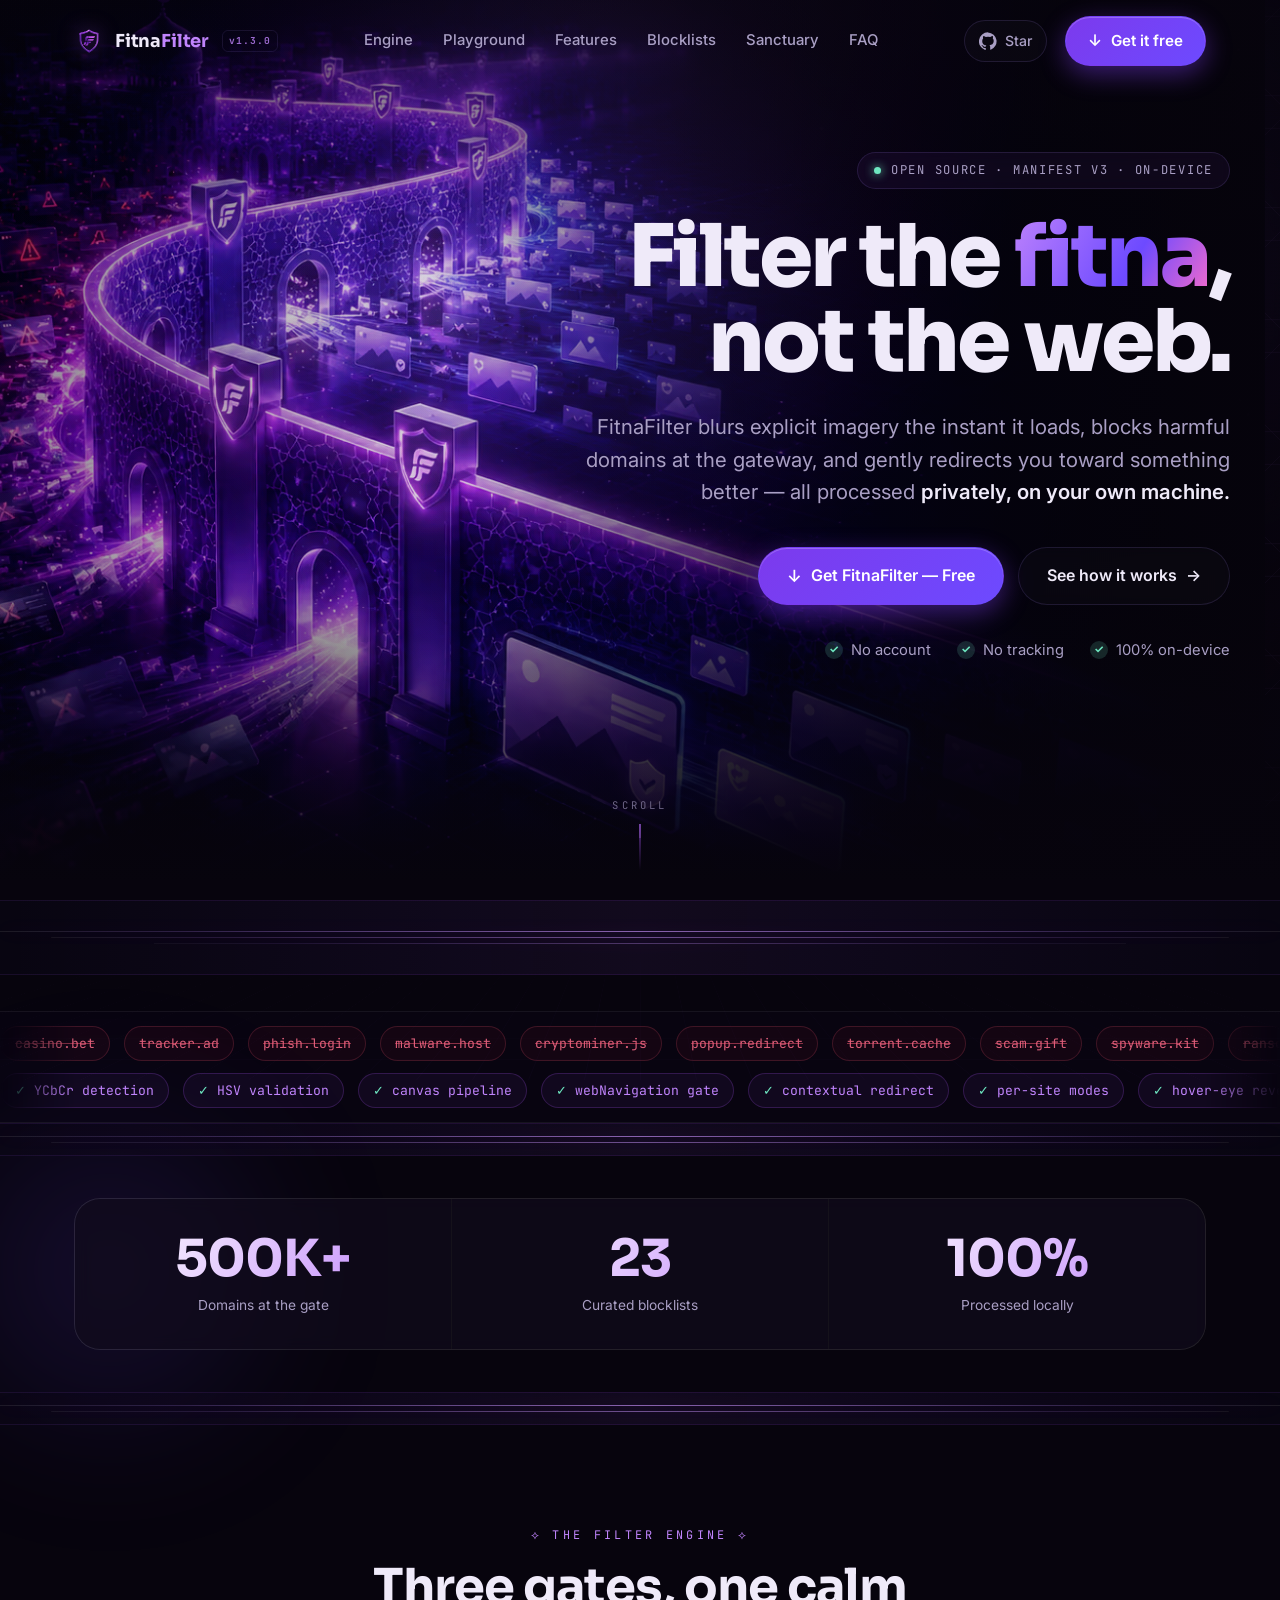
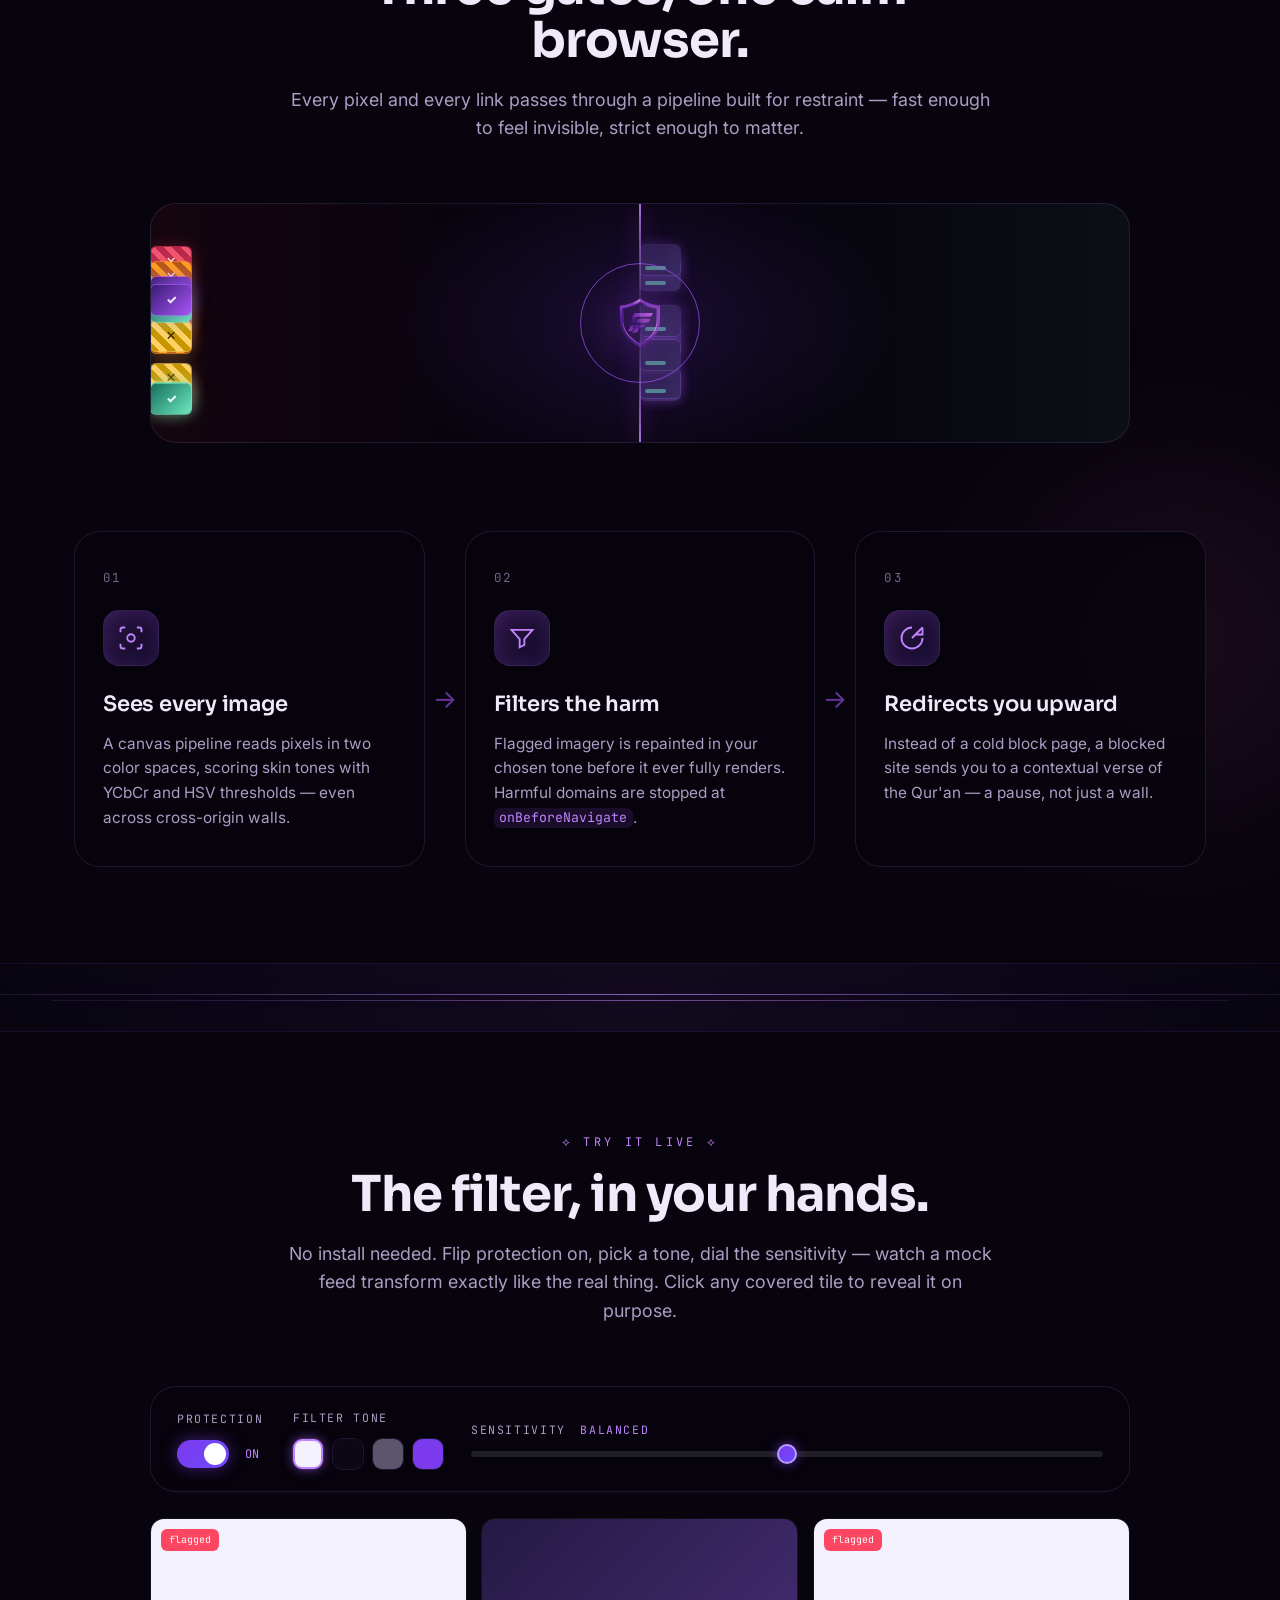
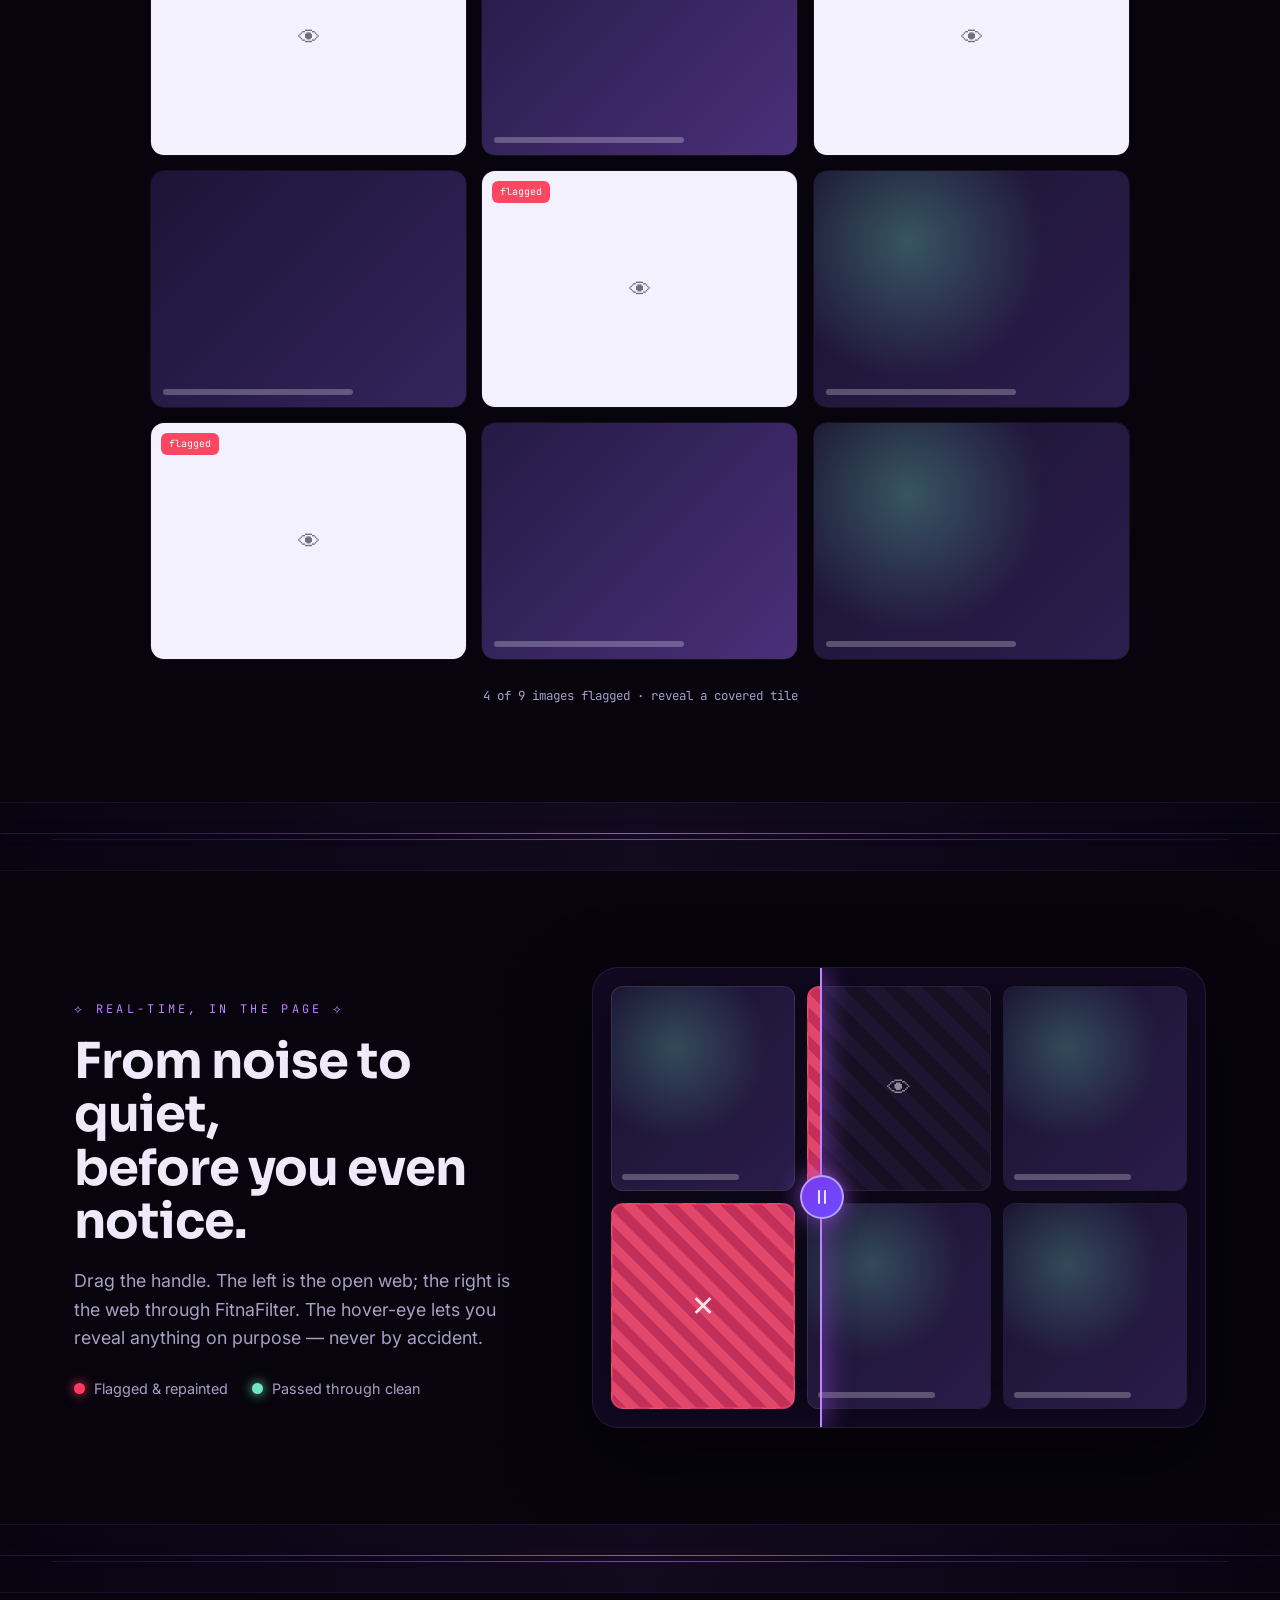
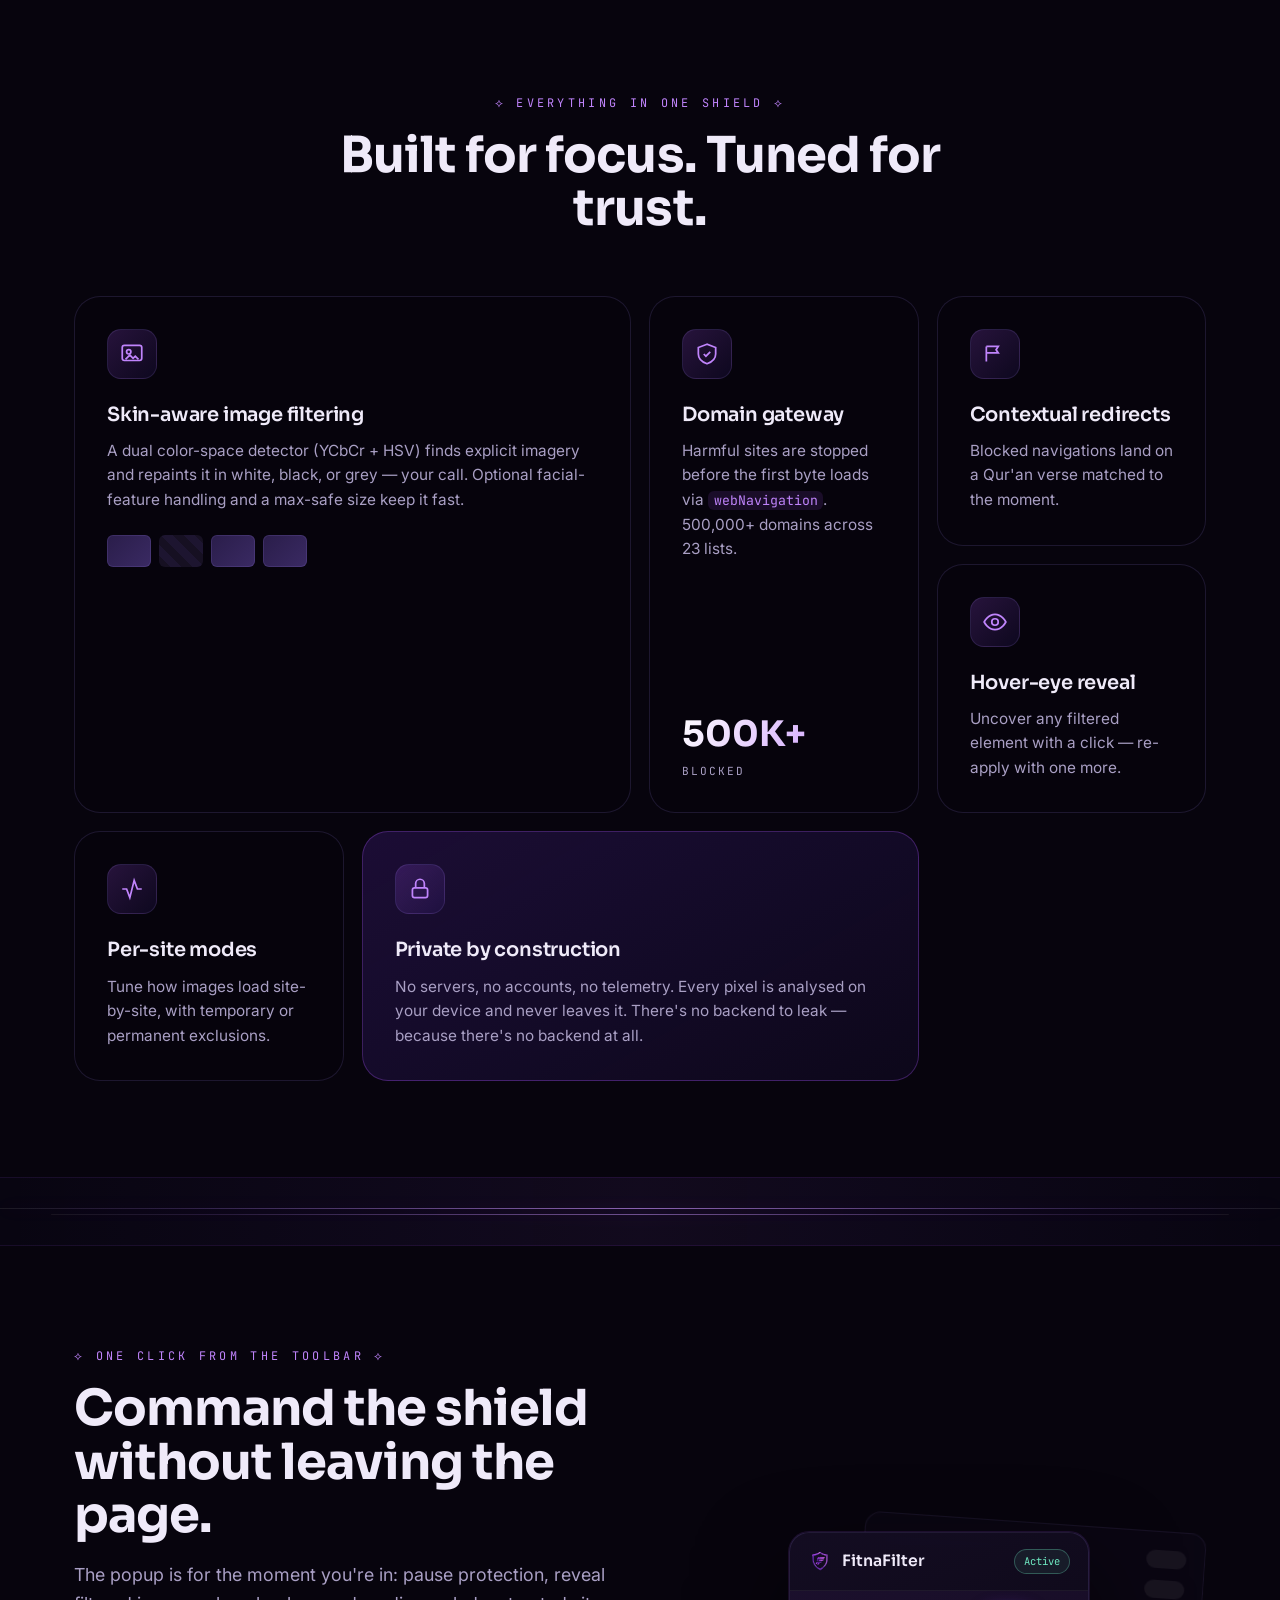
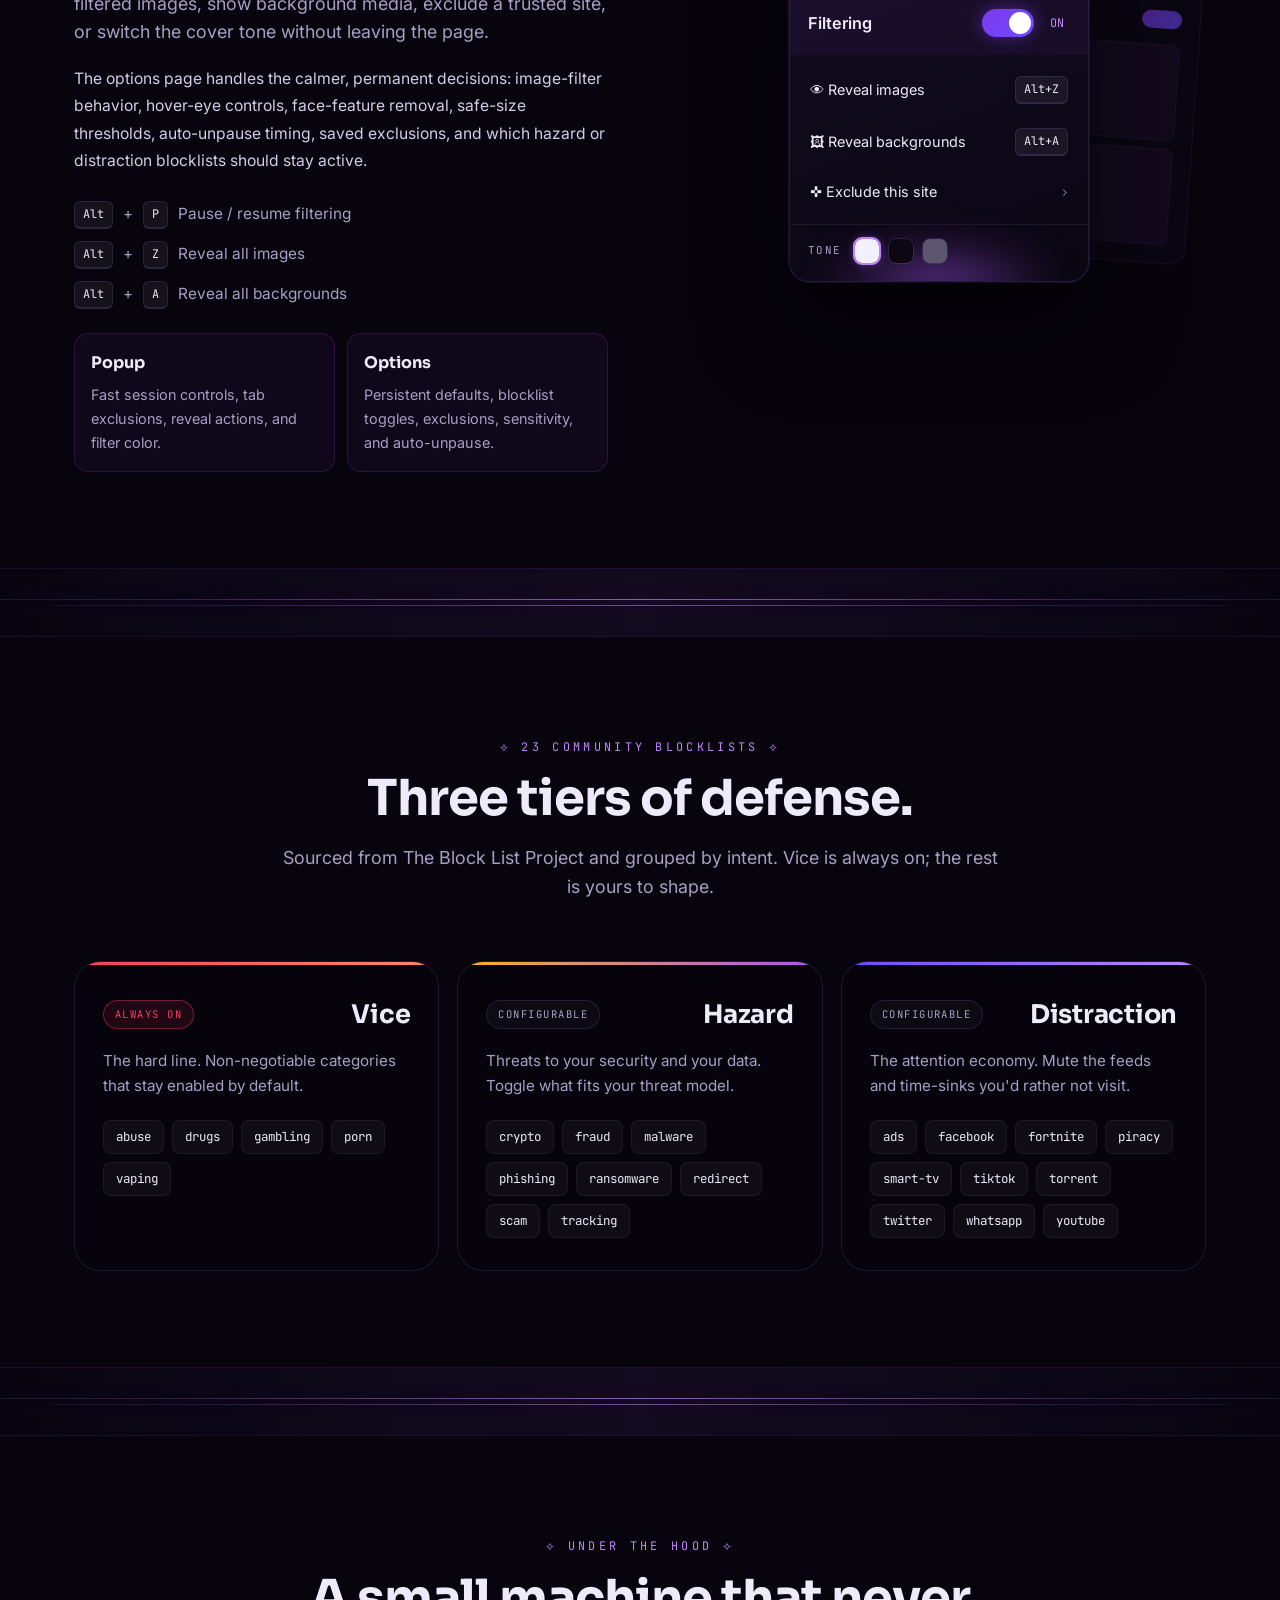
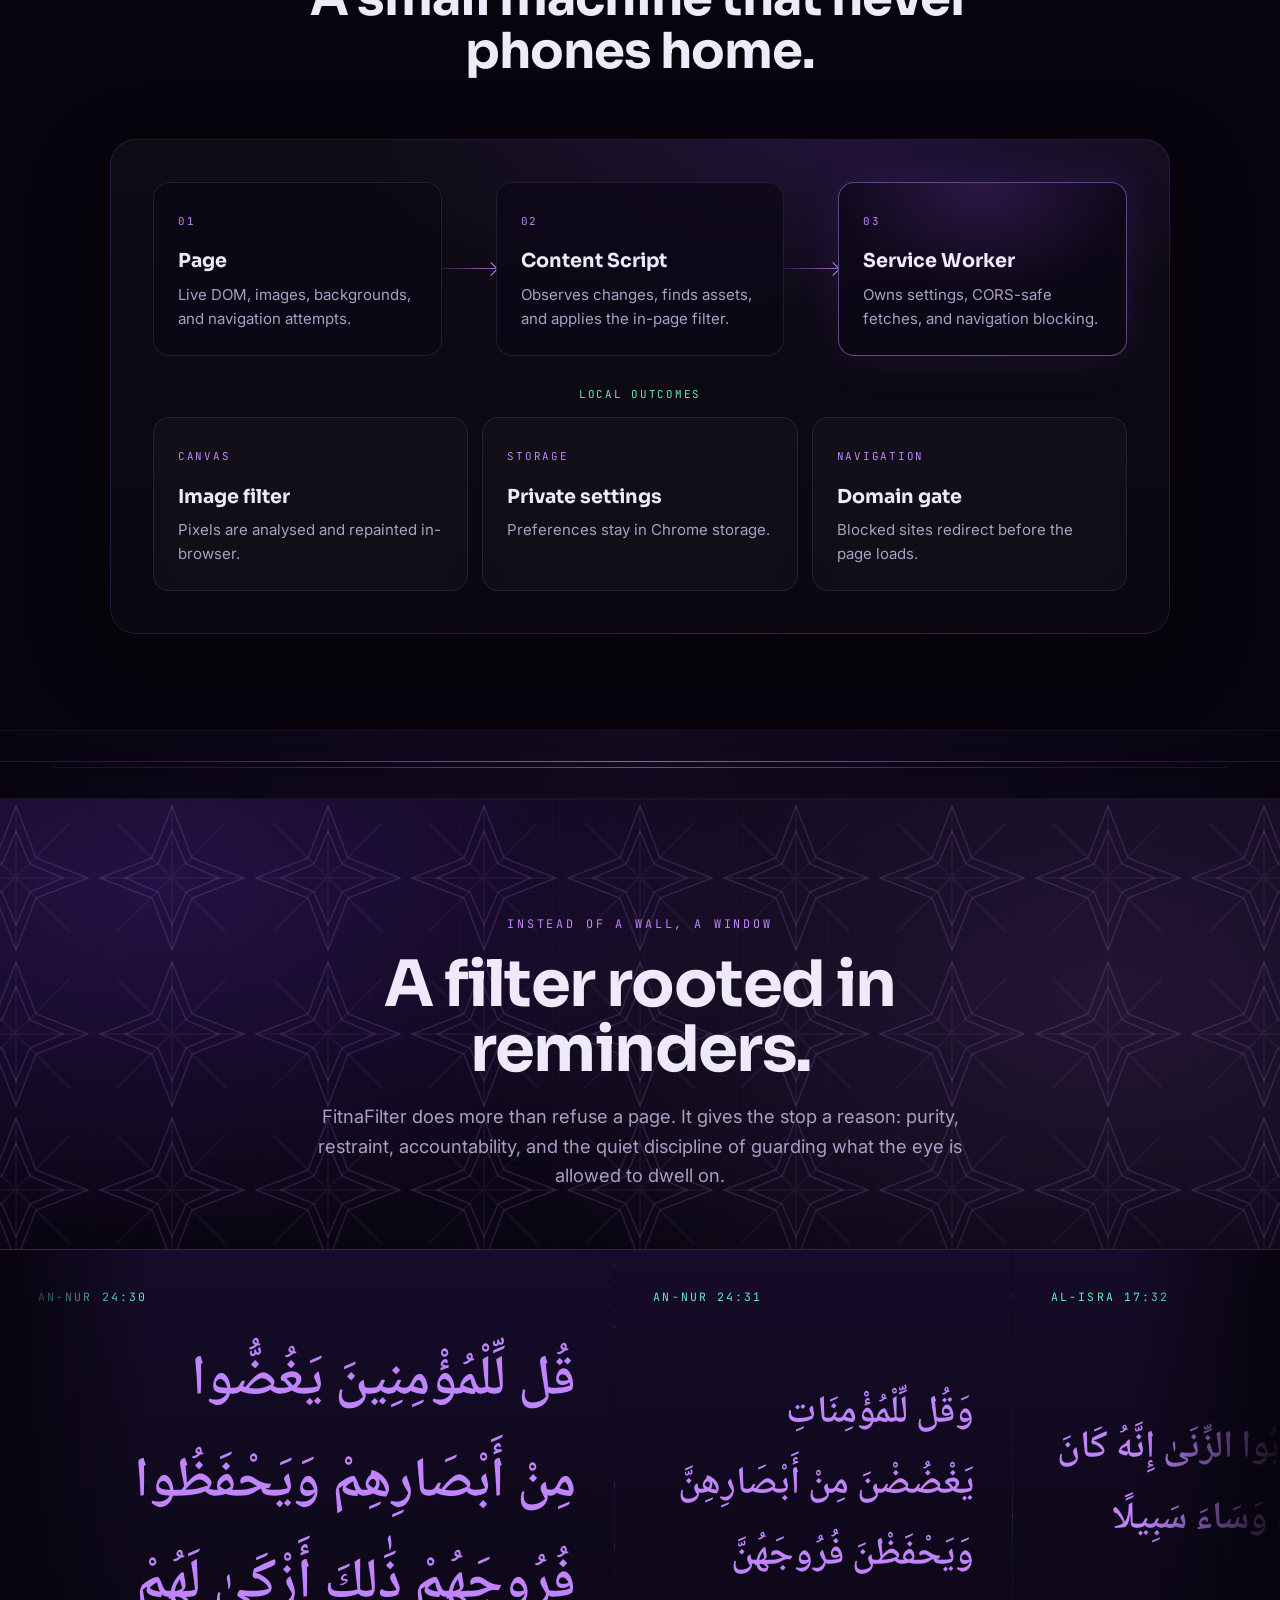
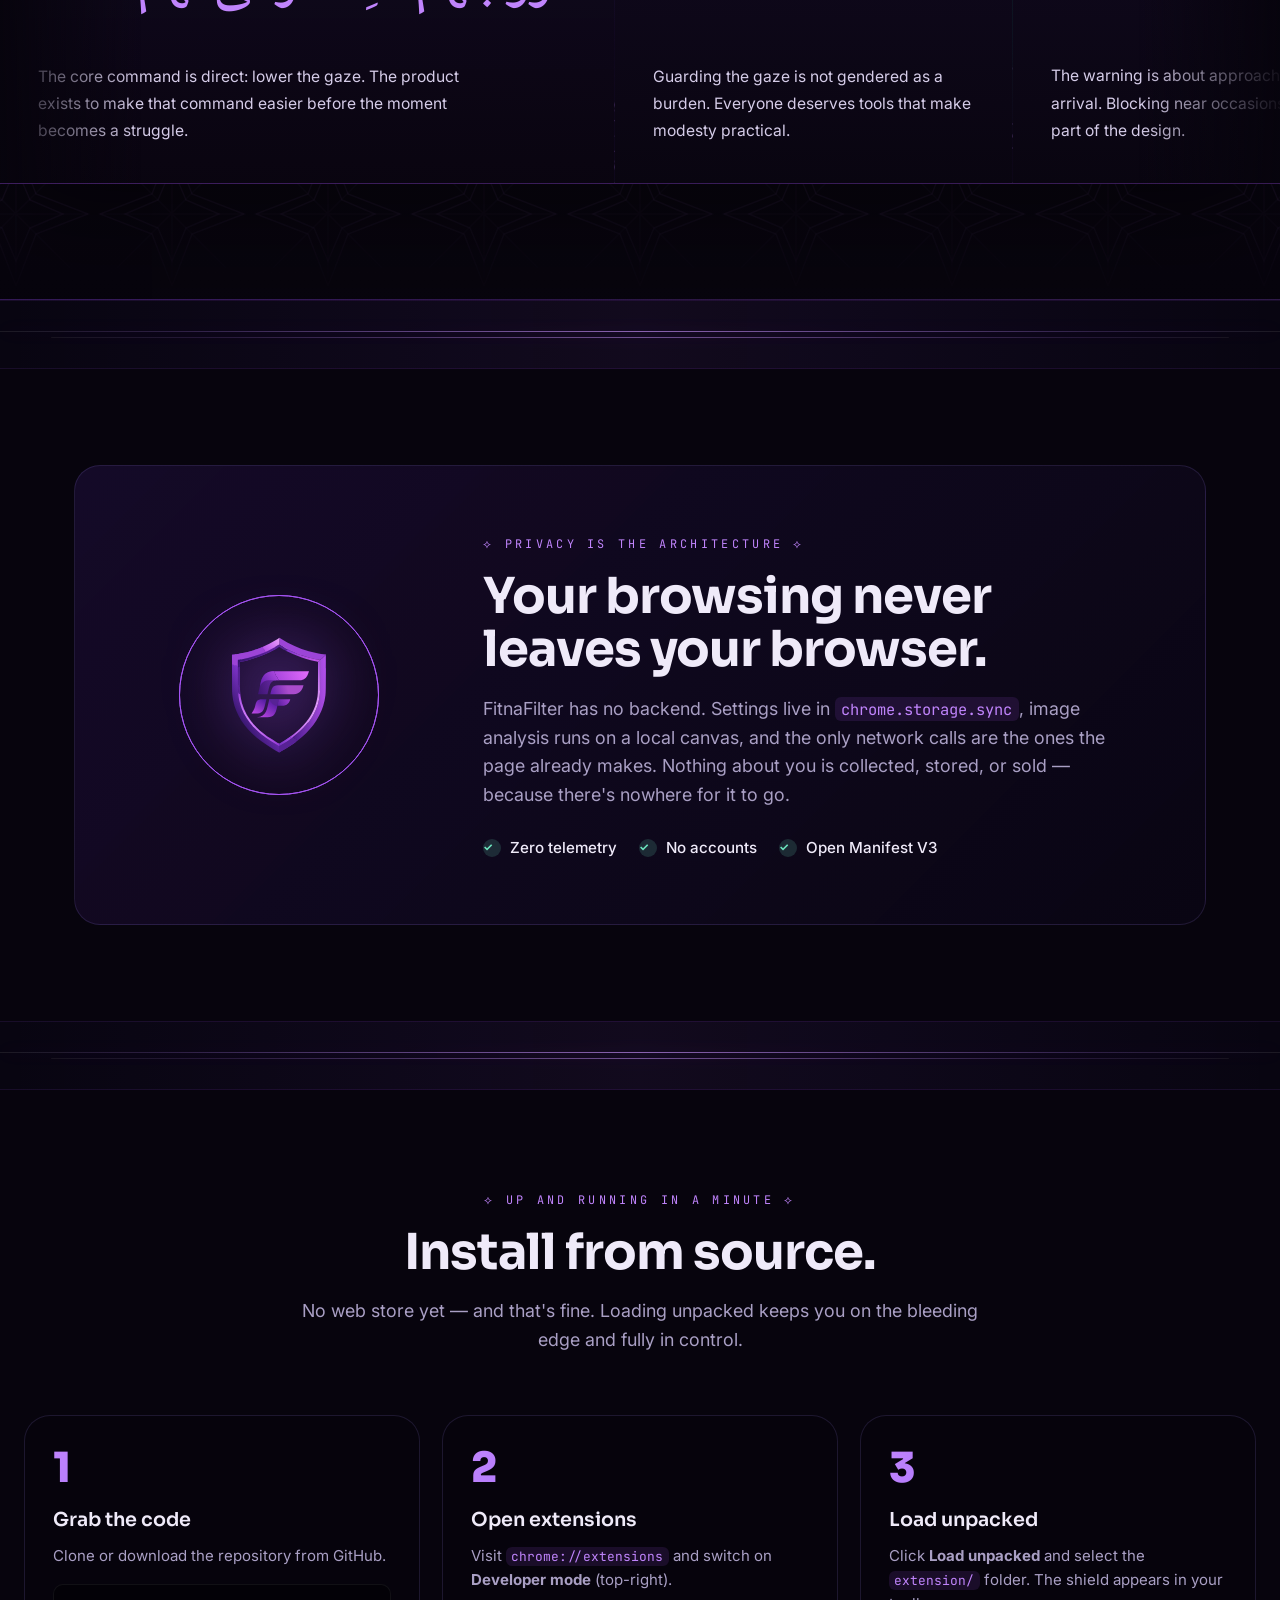
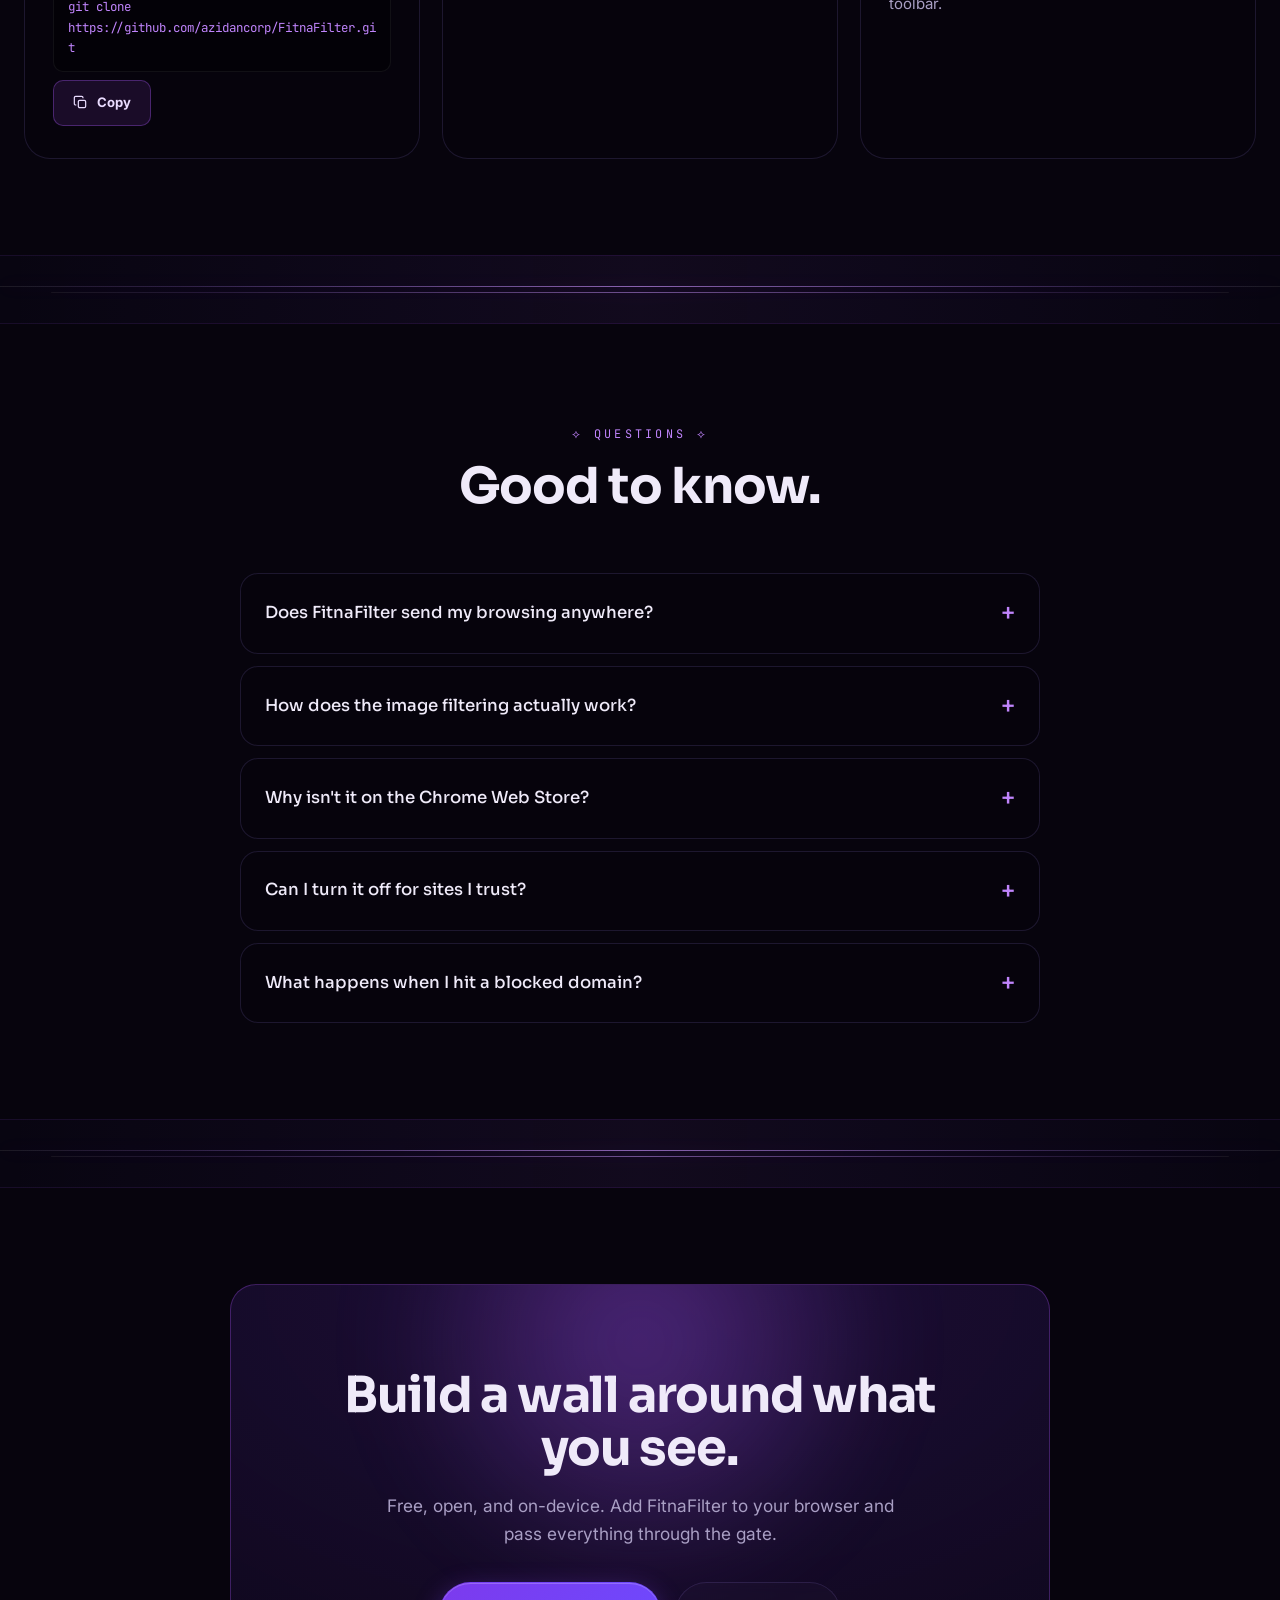
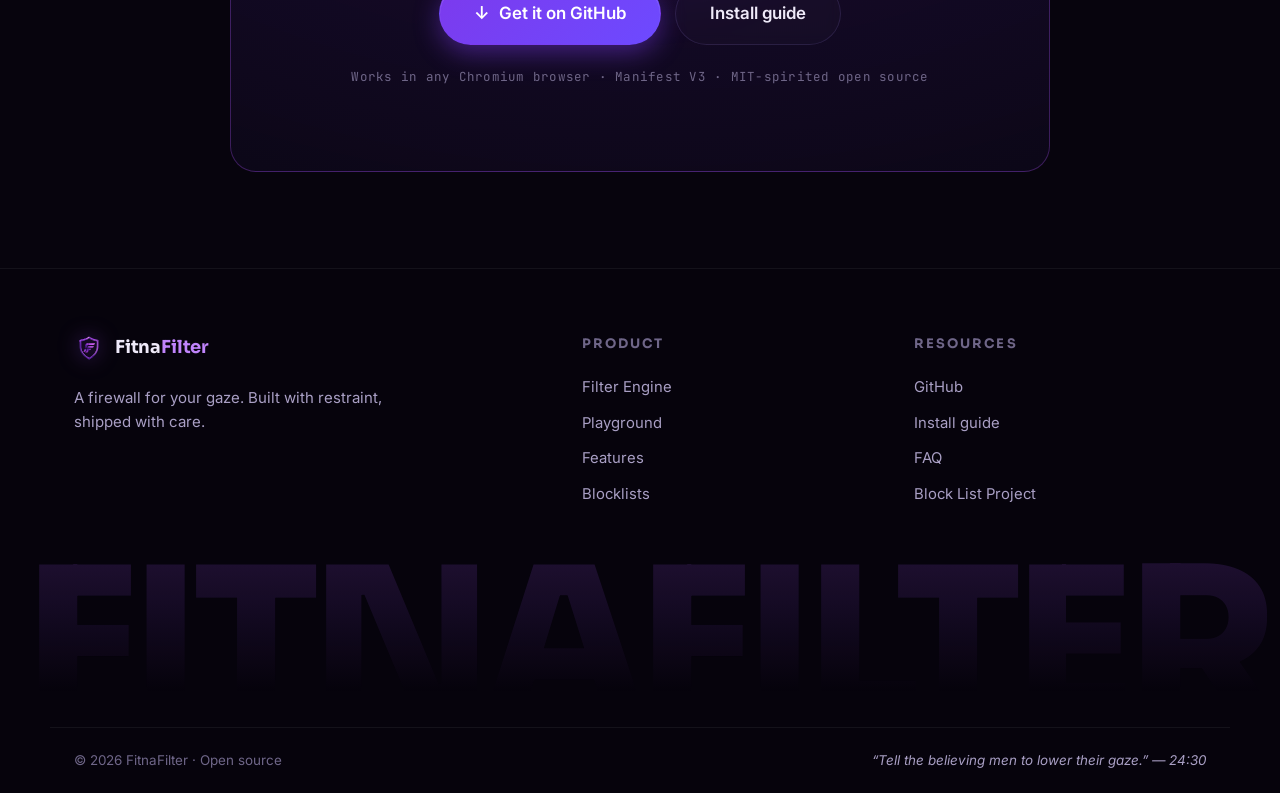
==== commit 94031d78: "fix: improve website accessibility signals" ====
--- a/website/index.html
+++ b/website/index.html
@@ -390,7 +390,7 @@
             <a class="brand" href="#top" aria-label="FitnaFilter home">
                 <svg class="brand__mark logo-mark" viewBox="0 0 1254 1254"><use href="#fitna-logo-mark"></use></svg>
                 <span class="brand__name">Fitna<span class="brand__accent">Filter</span></span>
-                <span class="brand__tag">v1.0</span>
+                <span class="brand__tag">v1.3.0</span>
             </a>
             <nav class="nav__links" aria-label="Primary">
                 <a href="#engine">Engine</a>
@@ -497,7 +497,7 @@
                     <div class="stat__label">Domains at the gate</div>
                 </div>
                 <div class="stat" data-reveal>
-                    <div class="stat__num" data-count="27" data-suffix="">0</div>
+                    <div class="stat__num" data-count="23" data-suffix="">0</div>
                     <div class="stat__label">Curated blocklists</div>
                 </div>
                 <div class="stat" data-reveal>
@@ -687,7 +687,7 @@
                 <article class="card bento--tall" data-reveal>
                     <div class="card__icon"><svg viewBox="0 0 24 24" fill="none" stroke="currentColor" stroke-width="1.6"><path d="M12 3 4 6v6c0 5 3.5 7.5 8 9 4.5-1.5 8-4 8-9V6l-8-3Z"/><path d="m9 12 2 2 4-4"/></svg></div>
                     <h3>Domain gateway</h3>
-                    <p>Harmful sites are stopped before the first byte loads via <code>webNavigation</code>. 500,000+ domains across 27 lists.</p>
+                    <p>Harmful sites are stopped before the first byte loads via <code>webNavigation</code>. 500,000+ domains across 23 lists.</p>
                     <div class="card__counter" aria-hidden="true"><span class="card__counter-num" data-count="500000" data-suffix="K+" data-divide="1000">0</span><span>blocked</span></div>
                 </article>
 
@@ -792,7 +792,7 @@
         <!-- ============ CATEGORIES ============ -->
         <section class="section categories" id="categories">
             <header class="section__head" data-reveal>
-                <p class="kicker">⟡ 27 community blocklists ⟡</p>
+                <p class="kicker">⟡ 23 community blocklists ⟡</p>
                 <h2 class="section__title">Three tiers of defense.</h2>
                 <p class="section__sub">Sourced from The Block List Project and grouped by intent. Vice is always on; the rest is yours to shape.</p>
             </header>
@@ -844,7 +844,7 @@
                 <p class="kicker">⟡ Under the hood ⟡</p>
                 <h2 class="section__title">A small machine that never phones home.</h2>
             </header>
-            <div class="arch-map" aria-hidden="true">
+            <div class="arch-map">
                 <div class="arch-flow">
                     <article class="arch-step">
                         <span class="arch-step__num">01</span>
--- a/website/home.css
+++ b/website/home.css
@@ -1070,7 +1070,23 @@
 
 /* playground grid */
 .pg__grid { display: grid; grid-template-columns: repeat(3, 1fr); gap: 14px; }
-.pgtile { position: relative; aspect-ratio: 4/3; border-radius: 14px; overflow: hidden; border: 1px solid var(--line-soft); }
+.pgtile {
+    position: relative;
+    display: block;
+    width: 100%;
+    aspect-ratio: 4/3;
+    padding: 0;
+    border-radius: 14px;
+    overflow: hidden;
+    border: 1px solid var(--line-soft);
+    background: transparent;
+    color: inherit;
+    font: inherit;
+    text-align: left;
+    contain: layout paint;
+}
+.pgtile:disabled { cursor: default; }
+.pgtile:focus-visible { outline: 2px solid var(--safe); outline-offset: 3px; }
 .pgtile__img { position: absolute; inset: 0; }
 .pgtile--a .pgtile__img { background: linear-gradient(135deg, #1c1438, #34245c); }
 .pgtile--b .pgtile__img { background: linear-gradient(135deg, #241a44, #4a2f7a); }
@@ -1087,6 +1103,7 @@
 .pgtile--flag .pgtile__tag { background: rgba(255,40,70,0.85); color: #fff; }
 /* protected state */
 .pg__grid.is-protected .pgtile--flag .pgtile__cover { opacity: 1; transform: scale(1); pointer-events: auto; cursor: pointer; }
+.pg__grid.is-protected .pgtile--flag { cursor: pointer; }
 .pg__grid.is-protected .pgtile--flag .pgtile__tag { opacity: 1; }
 .pg__grid.is-protected .pgtile--flag.is-revealed .pgtile__cover { opacity: 0; pointer-events: none; }
 .pg__grid.is-protected .pgtile--flag.is-revealed .pgtile__tag { background: rgba(110,231,192,0.85); }
